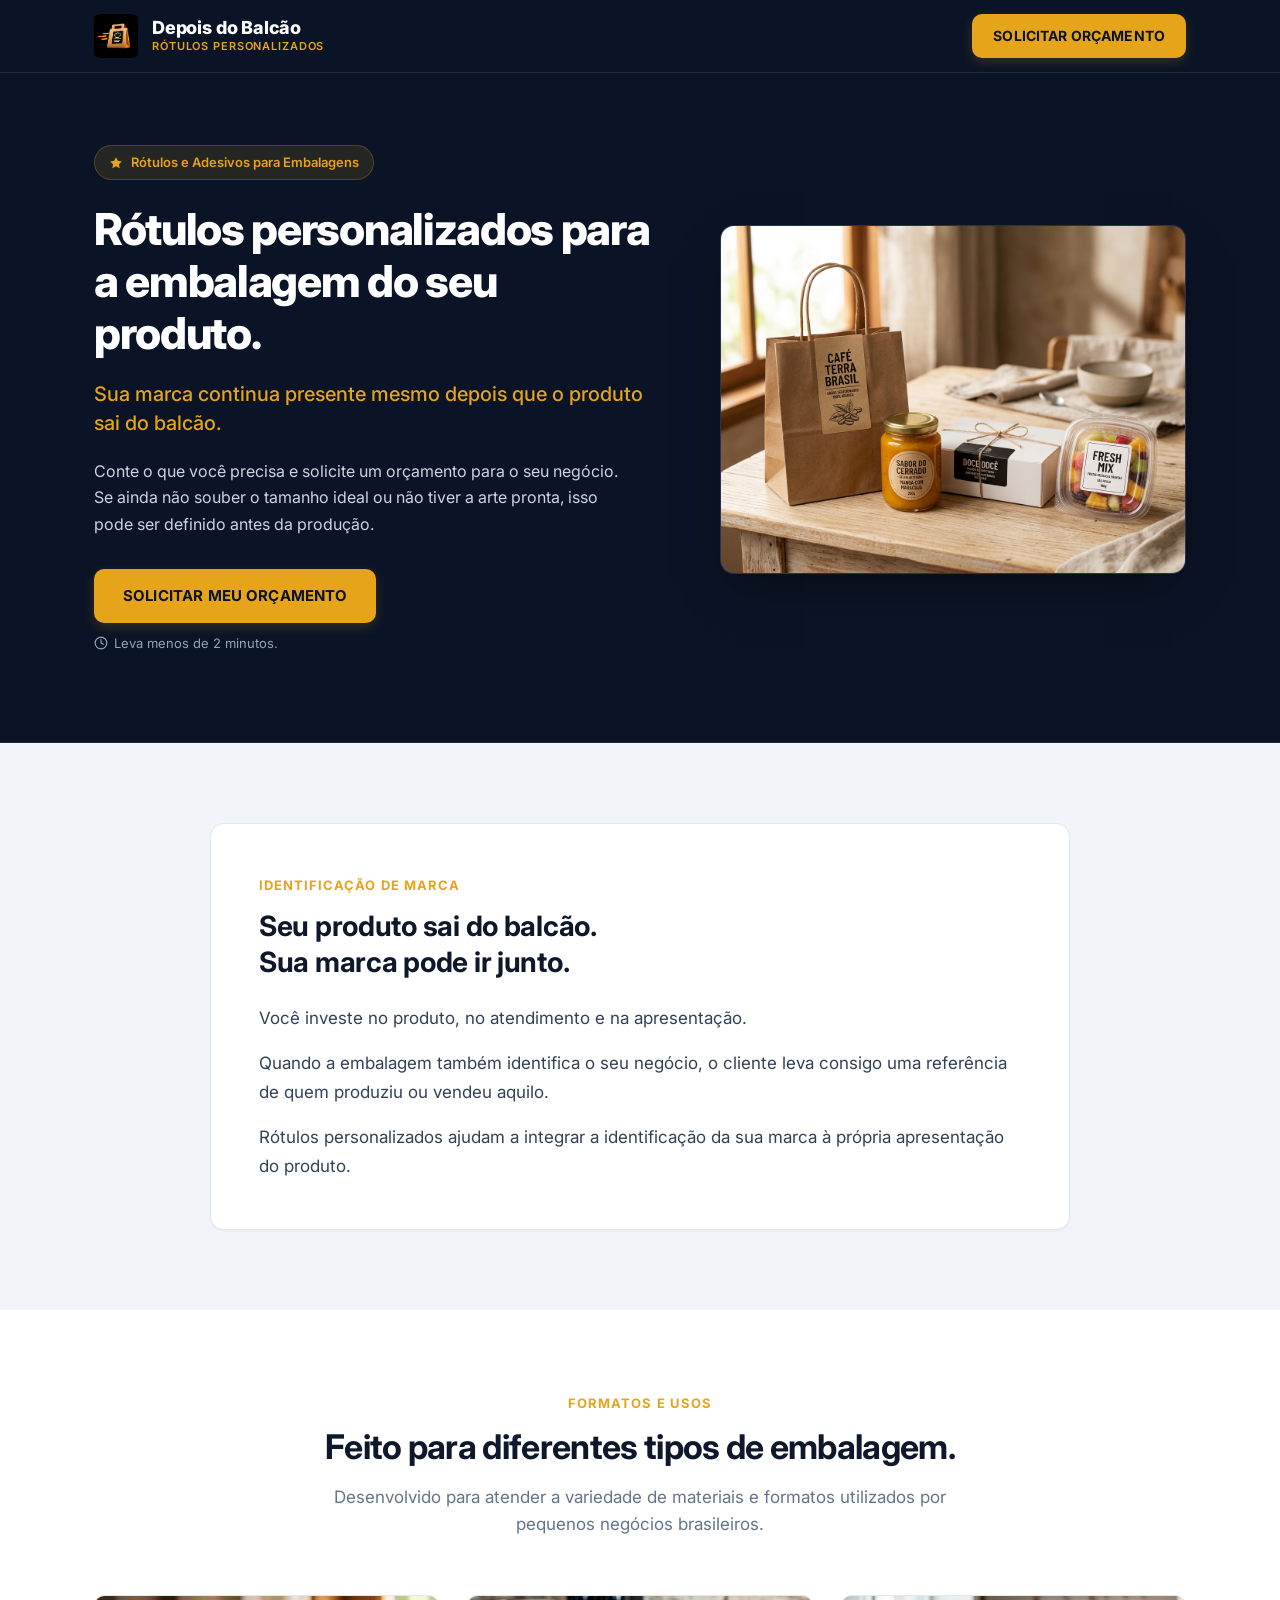
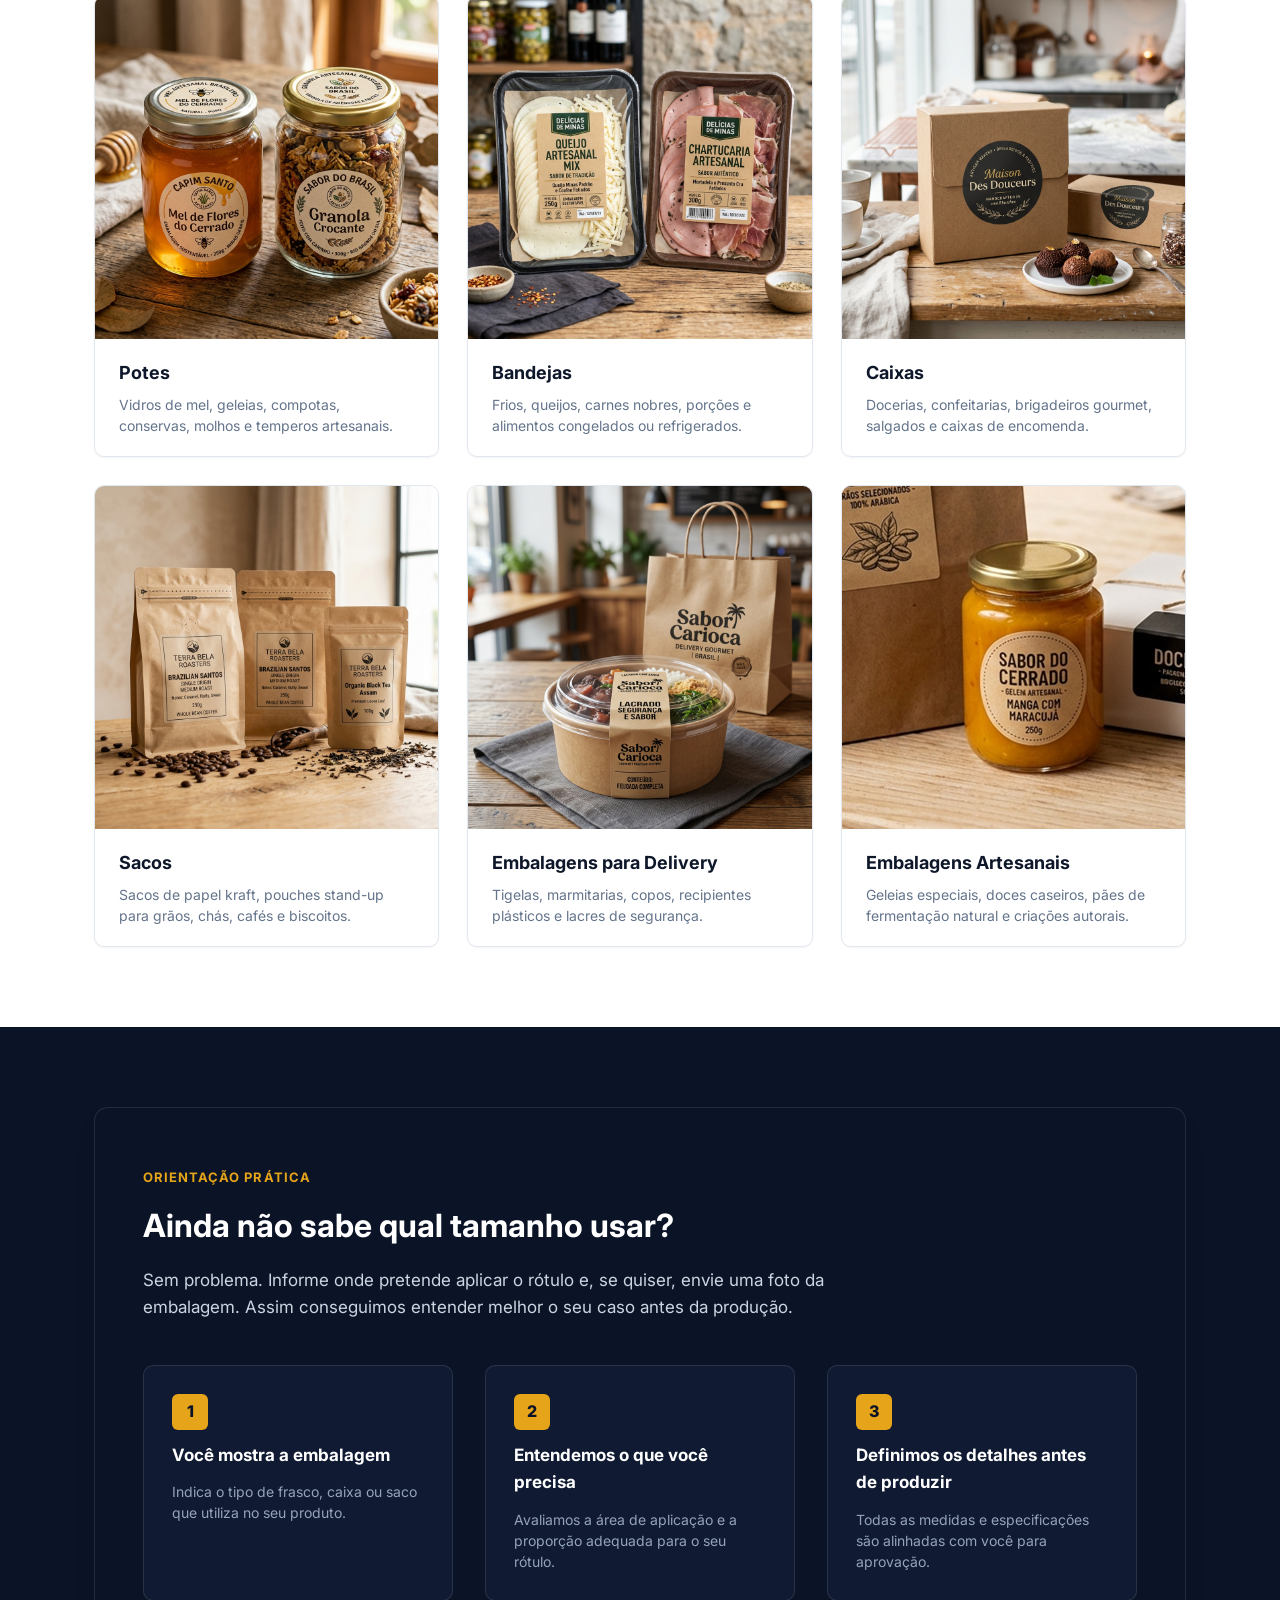
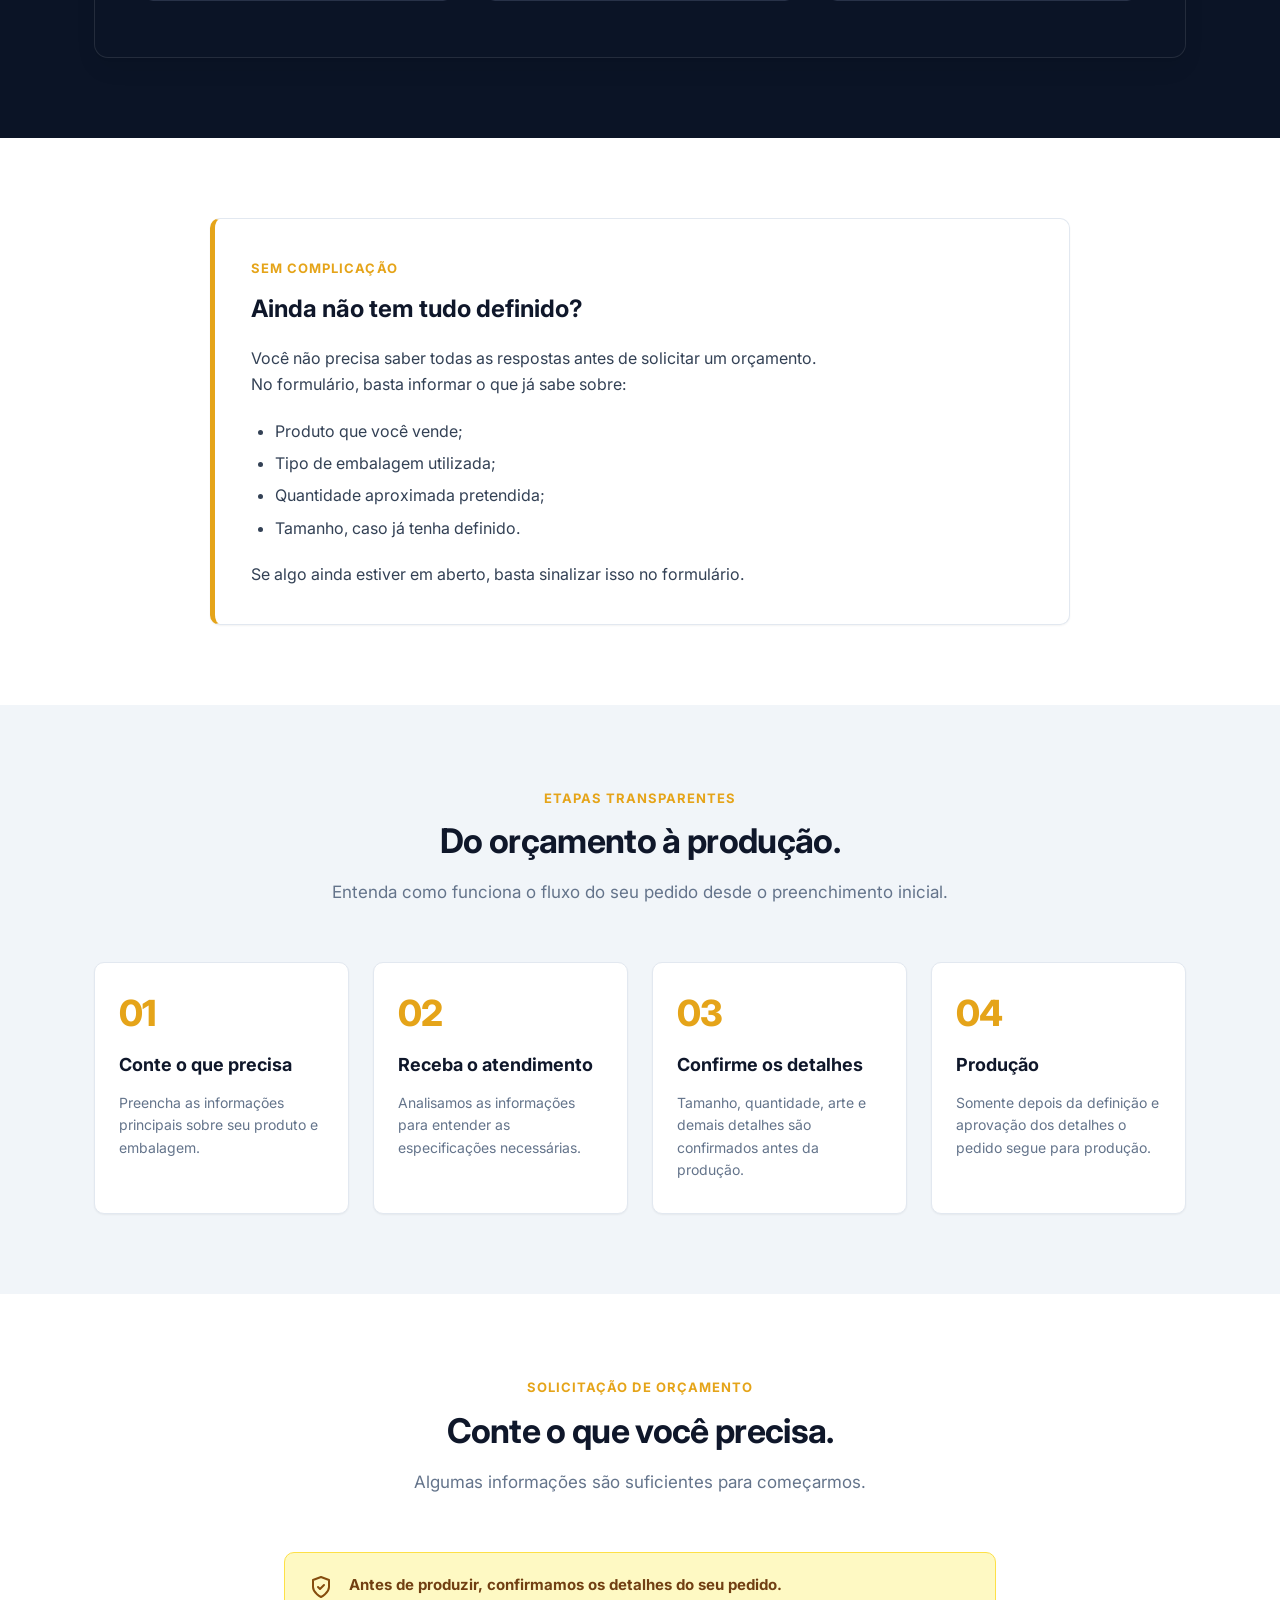
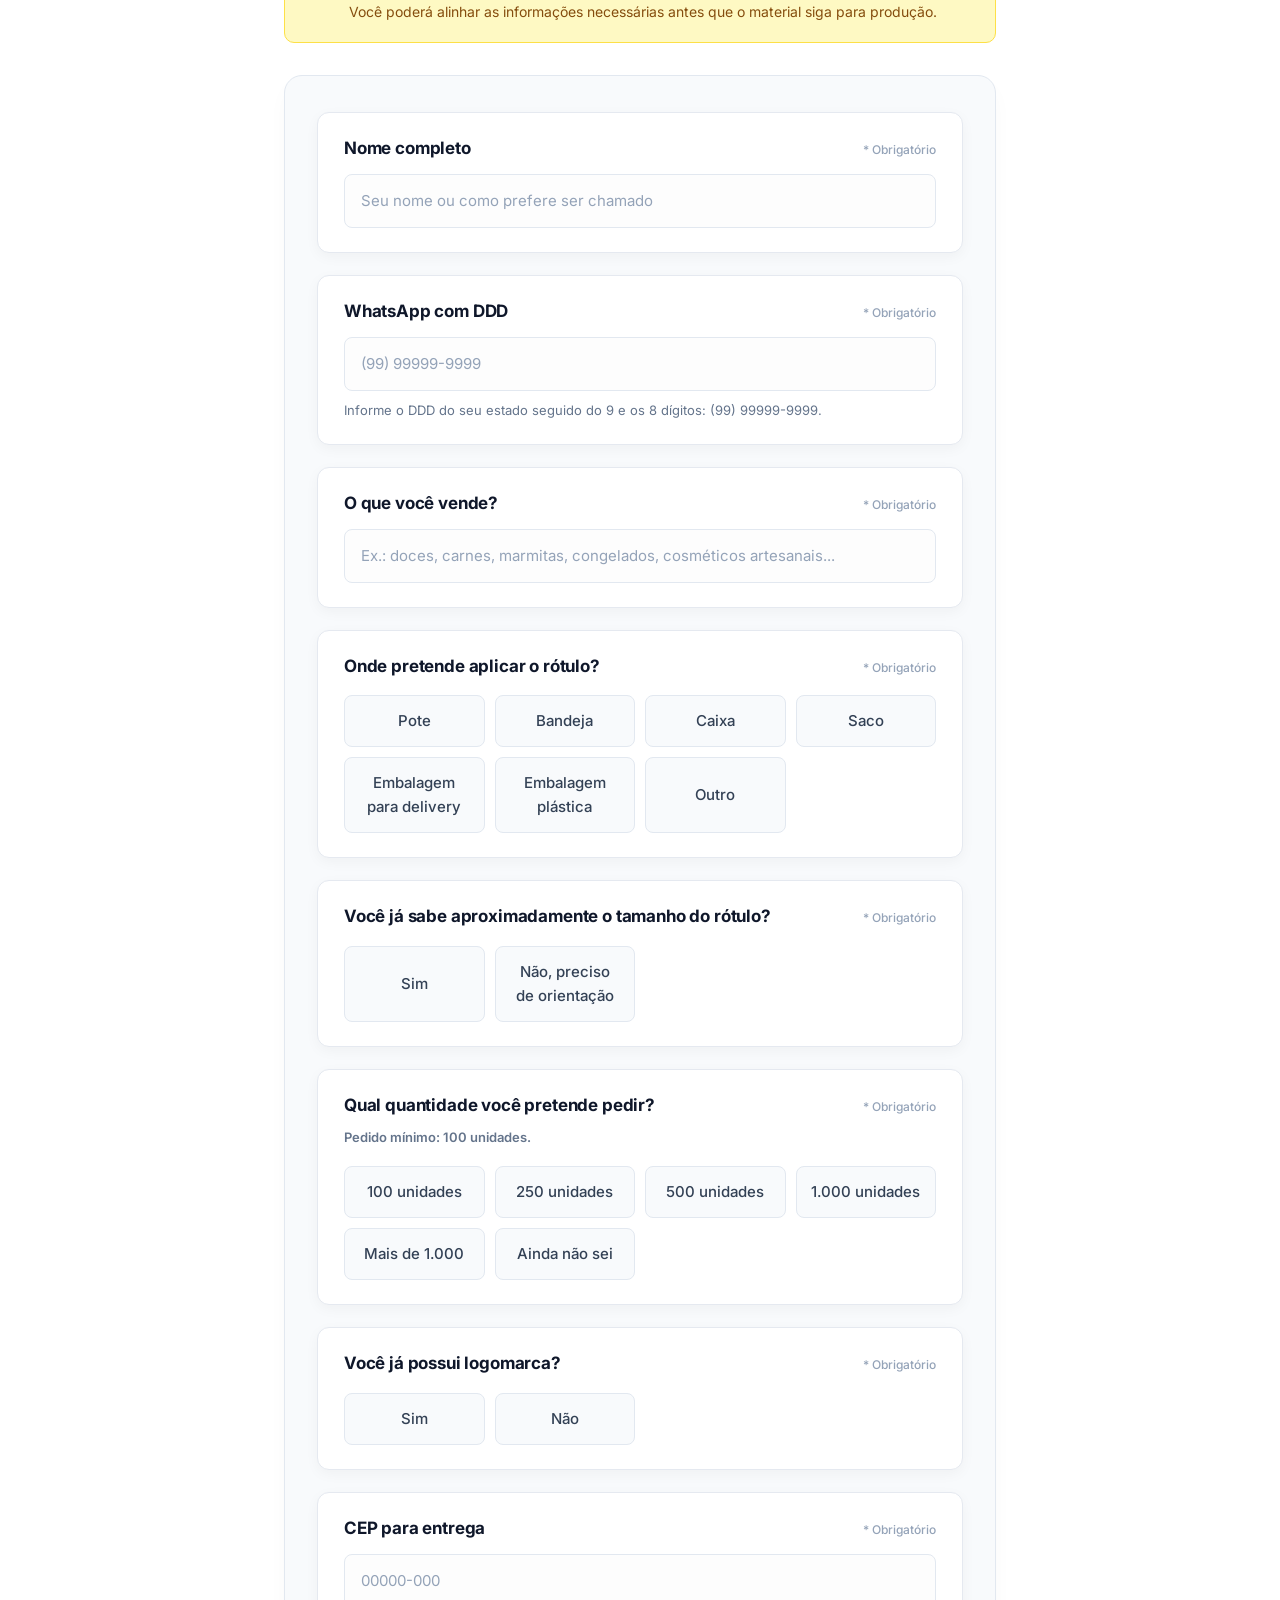
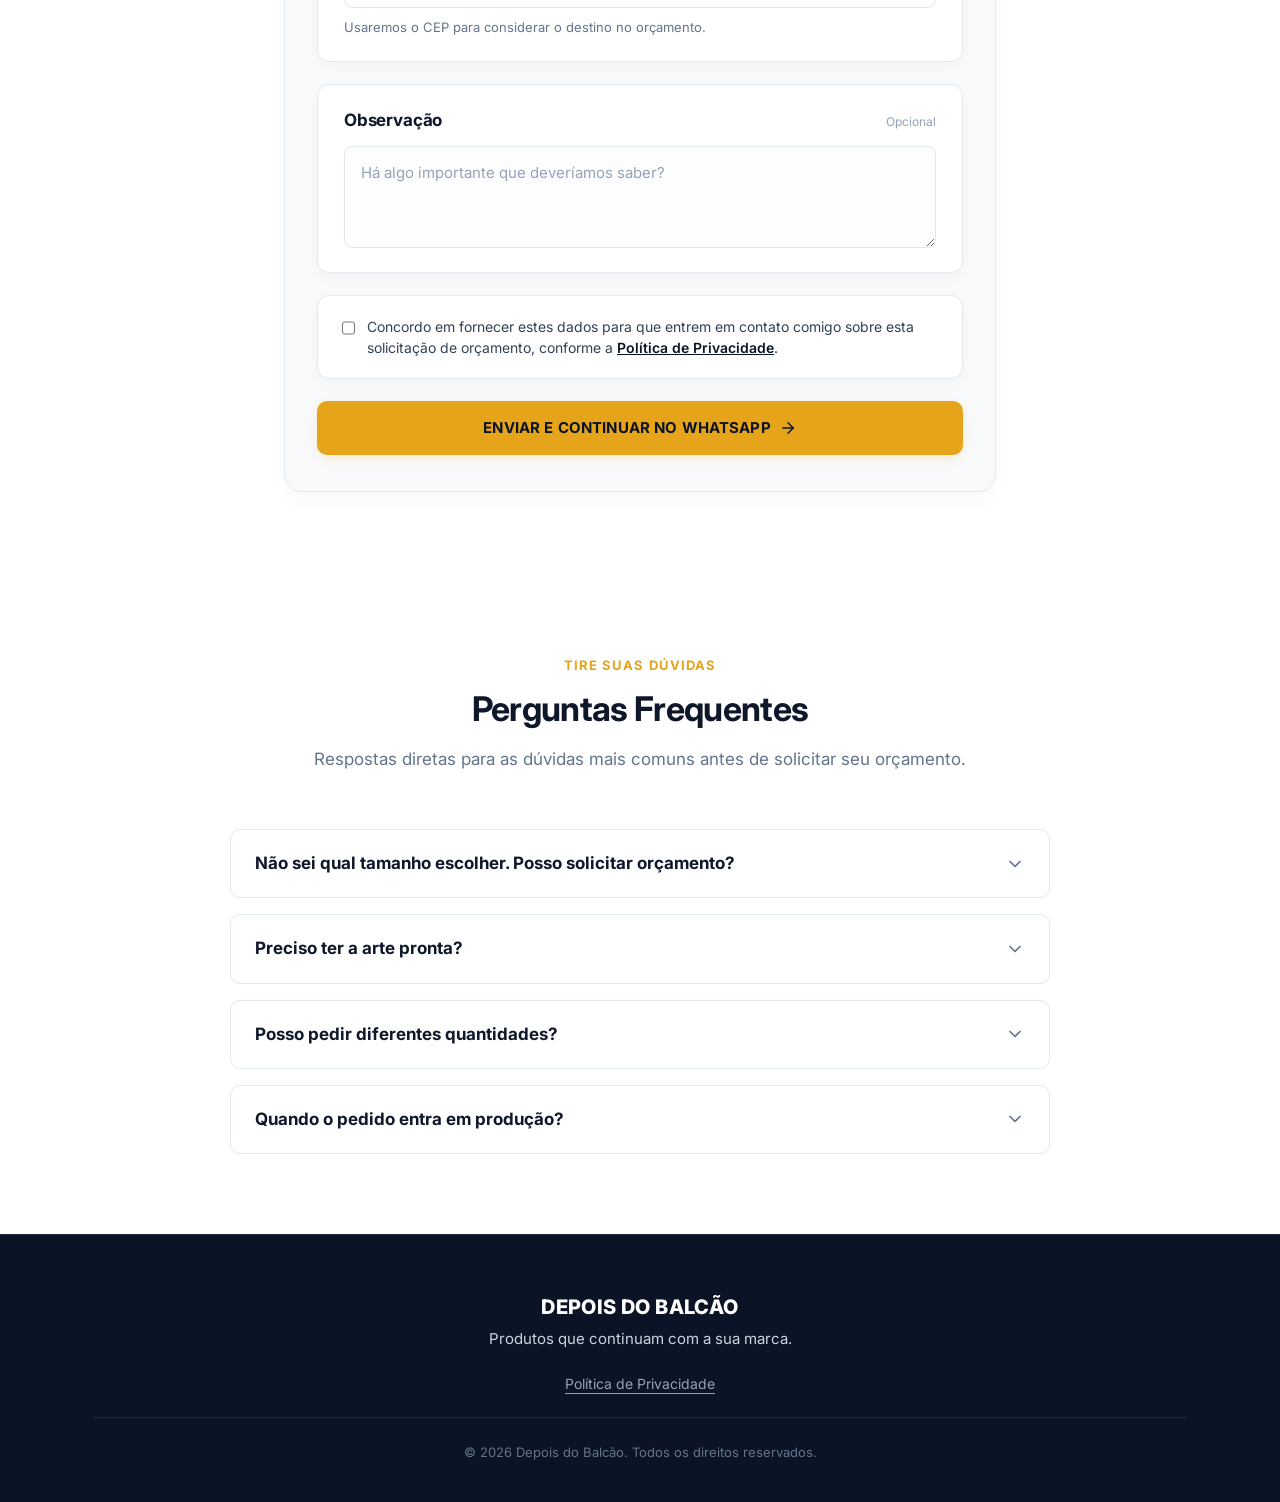
==== index.html @ aa93de05 "Add files via upload" ====
<!DOCTYPE html>
<html lang="pt-BR">
<head>
  <meta charset="UTF-8">
  <meta name="viewport" content="width=device-width, initial-scale=1.0">
  <title>Rótulos Personalizados para Embalagens | Depois do Balcão</title>
  <meta name="description" content="Rótulos personalizados para diferentes tipos de embalagem. Conte o que você precisa e solicite um orçamento para o seu negócio.">
  
  <!-- Open Graph / Redes Sociais -->
  <meta property="og:type" content="website">
  <meta property="og:title" content="Rótulos Personalizados para Embalagens | Depois do Balcão">
  <meta property="og:description" content="Sua marca continua presente mesmo depois que o produto sai do balcão. Rótulos e adesivos para pequenas e médias empresas.">
  <meta property="og:image" content="assets/hero-packaging.jpg">
  
  <!-- Favicon -->
  <link rel="icon" type="image/png" href="assets/logo.png">
  
  <!-- Tipografia Inter -->
  <link rel="preconnect" href="https://fonts.googleapis.com">
  <link rel="preconnect" href="https://fonts.gstatic.com" crossorigin>
  <link href="https://fonts.googleapis.com/css2?family=Inter:wght@400;500;600;700;800&display=swap" rel="stylesheet">
  
  <!-- Estilos da Página -->
  <link rel="stylesheet" href="css/style.css">

  <!-- ======================================================================
       TAGS DE ANALYTICS / PIXEL (PLACEHOLDERS)
       ====================================================================== -->
  <!-- [GOOGLE_ANALYTICS_SCRIPT] -->
  <!-- [META_PIXEL_SCRIPT] -->
</head>
<body>

  <!-- ======================================================================
       HEADER / CABEÇALHO
       ====================================================================== -->
  <header class="site-header" role="banner">
    <div class="container header-inner">
      <a href="#" class="brand-link" aria-label="Depois do Balcão - Página Inicial">
        <img src="assets/logo.png" alt="Logo Depois do Balcão" class="brand-logo-img" width="44" height="44">
        <div class="brand-text-block">
          <span class="brand-name">Depois do Balcão</span>
          <span class="brand-descriptor">Rótulos Personalizados</span>
        </div>
      </a>
      <div class="header-cta">
        <a href="#formulario" class="btn btn--primary" id="header-cta-btn">
          SOLICITAR ORÇAMENTO
        </a>
      </div>
    </div>
  </header>

  <main id="conteudo-principal">

    <!-- ====================================================================
         HERO SECTION
         ==================================================================== -->
    <section class="hero-section" aria-labelledby="hero-title">
      <div class="container hero-grid">
        <div class="hero-content">
          <div class="hero-tagline">
            <svg width="14" height="14" viewBox="0 0 24 24" fill="currentColor" aria-hidden="true">
              <path d="M12 2L15.09 8.26L22 9.27L17 14.14L18.18 21.02L12 17.77L5.82 21.02L7 14.14L2 9.27L8.91 8.26L12 2Z"/>
            </svg>
            <span>Rótulos e Adesivos para Embalagens</span>
          </div>
          
          <h1 id="hero-title" class="hero-headline">
            Rótulos personalizados para a embalagem do seu produto.
          </h1>
          
          <p class="hero-subheadline">
            Sua marca continua presente mesmo depois que o produto sai do balcão.
          </p>
          
          <p class="hero-body">
            Conte o que você precisa e solicite um orçamento para o seu negócio. Se ainda não souber o tamanho ideal ou não tiver a arte pronta, isso pode ser definido antes da produção.
          </p>
          
          <div class="hero-action-group">
            <a href="#formulario" class="btn btn--primary hero-cta" id="hero-cta-btn">
              SOLICITAR MEU ORÇAMENTO
            </a>
            <span class="hero-microcopy">
              <svg width="14" height="14" viewBox="0 0 24 24" fill="none" stroke="currentColor" stroke-width="2" stroke-linecap="round" stroke-linejoin="round" aria-hidden="true">
                <circle cx="12" cy="12" r="10"></circle>
                <polyline points="12 6 12 12 16 14"></polyline>
              </svg>
              Leva menos de 2 minutos.
            </span>
          </div>
        </div>

        <div class="hero-visual">
          <div class="hero-image-wrapper">
            <img src="assets/hero-packaging.jpg" alt="Exemplos de embalagens com rótulos personalizados: saco kraft, pote de vidro, caixa de doces e pote transparente" class="hero-image" width="600" height="448">
          </div>
        </div>
      </div>
    </section>

    <!-- ====================================================================
         SEÇÃO 2 — O PRODUTO NÃO PRECISA SAIR ANÔNIMO
         ==================================================================== -->
    <section class="section section--subtle" aria-labelledby="conceito-title">
      <div class="container">
        <div class="concept-box">
          <span class="section-tag">Identificação de Marca</span>
          <h2 id="conceito-title" class="concept-title">
            Seu produto sai do balcão.<br>Sua marca pode ir junto.
          </h2>
          <div class="concept-text">
            <p>
              Você investe no produto, no atendimento e na apresentação.
            </p>
            <p>
              Quando a embalagem também identifica o seu negócio, o cliente leva consigo uma referência de quem produziu ou vendeu aquilo.
            </p>
            <p>
              Rótulos personalizados ajudam a integrar a identificação da sua marca à própria apresentação do produto.
            </p>
          </div>
        </div>
      </div>
    </section>

    <!-- ====================================================================
         SEÇÃO 3 — APLICAÇÕES
         ==================================================================== -->
    <section class="section section--white" aria-labelledby="aplicacoes-title">
      <div class="container">
        <div class="section-header">
          <span class="section-tag">Formatos e Usos</span>
          <h2 id="aplicacoes-title" class="section-title">
            Feito para diferentes tipos de embalagem.
          </h2>
          <p class="section-subtitle">
            Desenvolvido para atender a variedade de materiais e formatos utilizados por pequenos negócios brasileiros.
          </p>
        </div>

        <div class="applications-grid">
          <!-- 1. Potes -->
          <article class="app-card">
            <div class="app-card-media">
              <img src="assets/app-potes.jpg" alt="Potes de vidro para mel e granola com rótulos personalizados" class="app-card-img" loading="lazy" width="380" height="380">
            </div>
            <div class="app-card-content">
              <h3 class="app-card-title">Potes</h3>
              <p class="app-card-desc">Vidros de mel, geleias, compotas, conservas, molhos e temperos artesanais.</p>
            </div>
          </article>

          <!-- 2. Bandejas -->
          <article class="app-card">
            <div class="app-card-media">
              <img src="assets/app-bandejas.jpg" alt="Bandejas seladas para frios, queijos e carnes com rótulo adesivo" class="app-card-img" loading="lazy" width="380" height="380">
            </div>
            <div class="app-card-content">
              <h3 class="app-card-title">Bandejas</h3>
              <p class="app-card-desc">Frios, queijos, carnes nobres, porções e alimentos congelados ou refrigerados.</p>
            </div>
          </article>

          <!-- 3. Caixas -->
          <article class="app-card">
            <div class="app-card-media">
              <img src="assets/app-caixas.jpg" alt="Caixas de confeitaria e doces finos com lacres e rótulos personalizados" class="app-card-img" loading="lazy" width="380" height="380">
            </div>
            <div class="app-card-content">
              <h3 class="app-card-title">Caixas</h3>
              <p class="app-card-desc">Docerias, confeitarias, brigadeiros gourmet, salgados e caixas de encomenda.</p>
            </div>
          </article>

          <!-- 4. Sacos Kraft -->
          <article class="app-card">
            <div class="app-card-media">
              <img src="assets/app-sacos.jpg" alt="Sacos kraft e pouches de café com adesivos de identificação" class="app-card-img" loading="lazy" width="380" height="380">
            </div>
            <div class="app-card-content">
              <h3 class="app-card-title">Sacos</h3>
              <p class="app-card-desc">Sacos de papel kraft, pouches stand-up para grãos, chás, cafés e biscoitos.</p>
            </div>
          </article>

          <!-- 5. Embalagens para Delivery -->
          <article class="app-card">
            <div class="app-card-media">
              <img src="assets/app-delivery.jpg" alt="Embalagens descartáveis para delivery lacradas com rótulo adesivo" class="app-card-img" loading="lazy" width="380" height="380">
            </div>
            <div class="app-card-content">
              <h3 class="app-card-title">Embalagens para Delivery</h3>
              <p class="app-card-desc">Tigelas, marmitarias, copos, recipientes plásticos e lacres de segurança.</p>
            </div>
          </article>

          <!-- 6. Embalagens Artesanais -->
          <article class="app-card">
            <div class="app-card-media">
              <img src="assets/app-artesanais.jpg" alt="Embalagem de produto artesanal com rótulo frontal estilizado" class="app-card-img" loading="lazy" width="380" height="380">
            </div>
            <div class="app-card-content">
              <h3 class="app-card-title">Embalagens Artesanais</h3>
              <p class="app-card-desc">Geleias especiais, doces caseiros, pães de fermentação natural e criações autorais.</p>
            </div>
          </article>
        </div>
      </div>
    </section>

    <!-- ====================================================================
         SEÇÃO 4 — NÃO SABE O TAMANHO?
         ==================================================================== -->
    <section class="section section--navy" aria-labelledby="tamanho-title">
      <div class="container">
        <div class="reassurance-panel">
          <div class="reassurance-intro">
            <span class="section-tag">Orientação Prática</span>
            <h2 id="tamanho-title" class="reassurance-title">
              Ainda não sabe qual tamanho usar?
            </h2>
            <p class="reassurance-text">
              Sem problema. Informe onde pretende aplicar o rótulo e, se quiser, envie uma foto da embalagem. Assim conseguimos entender melhor o seu caso antes da produção.
            </p>
          </div>

          <div class="steps-micro">
            <div class="step-card">
              <span class="step-number-badge">1</span>
              <h3 class="step-card-title">Você mostra a embalagem</h3>
              <p class="step-card-text">Indica o tipo de frasco, caixa ou saco que utiliza no seu produto.</p>
            </div>

            <div class="step-card">
              <span class="step-number-badge">2</span>
              <h3 class="step-card-title">Entendemos o que você precisa</h3>
              <p class="step-card-text">Avaliamos a área de aplicação e a proporção adequada para o seu rótulo.</p>
            </div>

            <div class="step-card">
              <span class="step-number-badge">3</span>
              <h3 class="step-card-title">Definimos os detalhes antes de produzir</h3>
              <p class="step-card-text">Todas as medidas e especificações são alinhadas com você para aprovação.</p>
            </div>
          </div>
        </div>
      </div>
    </section>

    <!-- ====================================================================
         SEÇÃO 5 — E SE EU NÃO TIVER ARTE?
         ==================================================================== -->
    <section class="section section--white" aria-labelledby="arte-title">
      <div class="container">
        <div class="card-callout">
          <span class="section-tag">Sem Complicação</span>
          <h2 id="arte-title" class="callout-title">
            Ainda não tem tudo definido?
          </h2>
          <div class="callout-body">
            <p>
              Você não precisa saber todas as respostas antes de solicitar um orçamento.
            </p>
            <p>
              No formulário, basta informar o que já sabe sobre:
            </p>
            <ul class="callout-list">
              <li>Produto que você vende;</li>
              <li>Tipo de embalagem utilizada;</li>
              <li>Quantidade aproximada pretendida;</li>
              <li>Tamanho, caso já tenha definido.</li>
            </ul>
            <p>
              Se algo ainda estiver em aberto, basta sinalizar isso no formulário.
            </p>
          </div>
        </div>
      </div>
    </section>

    <!-- ====================================================================
         SEÇÃO 6 — COMO FUNCIONA
         ==================================================================== -->
    <section class="section section--subtle" aria-labelledby="processo-title">
      <div class="container">
        <div class="section-header">
          <span class="section-tag">Etapas Transparentes</span>
          <h2 id="processo-title" class="section-title">
            Do orçamento à produção.
          </h2>
          <p class="section-subtitle">
            Entenda como funciona o fluxo do seu pedido desde o preenchimento inicial.
          </p>
        </div>

        <div class="process-grid">
          <div class="process-card">
            <span class="process-num">01</span>
            <h3 class="process-card-title">Conte o que precisa</h3>
            <p class="process-card-text">Preencha as informações principais sobre seu produto e embalagem.</p>
          </div>

          <div class="process-card">
            <span class="process-num">02</span>
            <h3 class="process-card-title">Receba o atendimento</h3>
            <p class="process-card-text">Analisamos as informações para entender as especificações necessárias.</p>
          </div>

          <div class="process-card">
            <span class="process-num">03</span>
            <h3 class="process-card-title">Confirme os detalhes</h3>
            <p class="process-card-text">Tamanho, quantidade, arte e demais detalhes são confirmados antes da produção.</p>
          </div>

          <div class="process-card">
            <span class="process-num">04</span>
            <h3 class="process-card-title">Produção</h3>
            <p class="process-card-text">Somente depois da definição e aprovação dos detalhes o pedido segue para produção.</p>
          </div>
        </div>
      </div>
    </section>

    <!-- ====================================================================
         SEÇÃO 7 — FORMULÁRIO DE QUALIFICAÇÃO & ORÇAMENTO
         ==================================================================== -->
    <section class="section section--white" id="formulario" aria-labelledby="form-title">
      <div class="container form-section-wrapper">
        <div class="section-header">
          <span class="section-tag">Solicitação de Orçamento</span>
          <h2 id="form-title" class="section-title">
            Conte o que você precisa.
          </h2>
          <p class="section-subtitle">
            Algumas informações são suficientes para começarmos.
          </p>
        </div>

        <!-- Bloco de Redução de Medo / Segurança -->
        <div class="form-security-card" role="note">
          <svg class="security-icon" viewBox="0 0 24 24" fill="none" stroke="currentColor" stroke-width="2" stroke-linecap="round" stroke-linejoin="round" aria-hidden="true">
            <path d="M12 22s8-4 8-10V5l-8-3-8 3v7c0 6 8 10 8 10z"/>
            <path d="m9 12 2 2 4-4"/>
          </svg>
          <div class="security-content">
            <h4>Antes de produzir, confirmamos os detalhes do seu pedido.</h4>
            <p>Você poderá alinhar as informações necessárias antes que o material siga para produção.</p>
          </div>
        </div>

        <!-- Container do Formulário -->
        <div class="form-card">
          <!-- Espaço reservado para Embed Tally (caso configurado em js/config.js) -->
          <div id="tally-wrapper" class="tally-embed-container" style="display: none;"></div>

          <!-- Formulário Nativo Completo de Qualificação -->
          <form id="orcamento-form" class="native-form" novalidate>
            
            <!-- Hidden Fields para Atribuição de Origem -->
            <input type="hidden" name="utm_source" id="utm_source" value="">
            <input type="hidden" name="utm_medium" id="utm_medium" value="">
            <input type="hidden" name="utm_campaign" id="utm_campaign" value="">
            <input type="hidden" name="utm_content" id="utm_content" value="">
            <input type="hidden" name="src" id="src" value="">
            <input type="hidden" name="video" id="video" value="">

            <!-- CAMPO 1: Nome -->
            <div class="form-question-card">
              <div class="form-question-header">
                <label for="campo-nome" class="form-question-title">Nome completo</label>
                <span class="badge-required">* Obrigatório</span>
              </div>
              <input type="text" id="campo-nome" name="nome" class="form-input" placeholder="Seu nome ou como prefere ser chamado" required autocomplete="name">
            </div>

            <!-- CAMPO 2: WhatsApp -->
            <div class="form-question-card" id="card-whatsapp">
              <div class="form-question-header">
                <label for="campo-whatsapp" class="form-question-title">WhatsApp com DDD</label>
                <span class="badge-required">* Obrigatório</span>
              </div>
              <input type="tel" id="campo-whatsapp" name="whatsapp" class="form-input" placeholder="(99) 99999-9999" maxlength="15" required autocomplete="tel" inputmode="numeric">
              <span class="form-helper" id="whatsapp-helper">Informe o DDD do seu estado seguido do 9 e os 8 dígitos: (99) 99999-9999.</span>
              <span class="form-error-msg" id="whatsapp-error-msg" style="display: none; color: #DC2626; font-size: 0.8125rem; font-weight: 600; margin-top: 0.25rem;" role="alert"></span>
            </div>

            <!-- CAMPO 3: O que você vende? -->
            <div class="form-question-card">
              <div class="form-question-header">
                <label for="campo-produto" class="form-question-title">O que você vende?</label>
                <span class="badge-required">* Obrigatório</span>
              </div>
              <input type="text" id="campo-produto" name="produto" class="form-input" placeholder="Ex.: doces, carnes, marmitas, congelados, cosméticos artesanais..." required>
            </div>

            <!-- CAMPO 4: Onde pretende aplicar o rótulo? -->
            <div class="form-question-card">
              <div class="form-question-header">
                <span class="form-question-title">Onde pretende aplicar o rótulo?</span>
                <span class="badge-required">* Obrigatório</span>
              </div>
              <div class="options-grid" role="radiogroup" aria-label="Tipo de embalagem">
                <label class="option-card">
                  <input type="radio" name="embalagem" value="Pote" required>
                  <span>Pote</span>
                </label>
                <label class="option-card">
                  <input type="radio" name="embalagem" value="Bandeja">
                  <span>Bandeja</span>
                </label>
                <label class="option-card">
                  <input type="radio" name="embalagem" value="Caixa">
                  <span>Caixa</span>
                </label>
                <label class="option-card">
                  <input type="radio" name="embalagem" value="Saco">
                  <span>Saco</span>
                </label>
                <label class="option-card">
                  <input type="radio" name="embalagem" value="Embalagem para delivery">
                  <span>Embalagem para delivery</span>
                </label>
                <label class="option-card">
                  <input type="radio" name="embalagem" value="Embalagem plástica">
                  <span>Embalagem plástica</span>
                </label>
                <label class="option-card">
                  <input type="radio" name="embalagem" value="Outro" id="radio-embalagem-outro">
                  <span>Outro</span>
                </label>
              </div>

              <!-- Condicional para OUTRO -->
              <div id="condicional-embalagem-outro" class="conditional-block" aria-live="polite">
                <label for="campo-embalagem-detalhe" class="form-label-sub">Conte qual é a embalagem:</label>
                <input type="text" id="campo-embalagem-detalhe" name="embalagem_outro_detalhe" class="form-input" placeholder="Descreva sua embalagem...">
              </div>
            </div>

            <!-- CAMPO 5: Você já sabe aproximadamente o tamanho do rótulo? -->
            <div class="form-question-card">
              <div class="form-question-header">
                <span class="form-question-title">Você já sabe aproximadamente o tamanho do rótulo?</span>
                <span class="badge-required">* Obrigatório</span>
              </div>
              <div class="options-grid" role="radiogroup" aria-label="Sabe o tamanho">
                <label class="option-card">
                  <input type="radio" name="sabe_tamanho" value="Sim" id="radio-tamanho-sim" required>
                  <span>Sim</span>
                </label>
                <label class="option-card">
                  <input type="radio" name="sabe_tamanho" value="Não, preciso de orientação" id="radio-tamanho-nao">
                  <span>Não, preciso de orientação</span>
                </label>
              </div>

              <!-- Condicional se SIM -->
              <div id="condicional-tamanho-medidas" class="conditional-block" aria-live="polite">
                <div class="dims-row">
                  <div>
                    <label for="campo-largura" class="form-label-sub">Largura aproximada (cm):</label>
                    <input type="number" id="campo-largura" name="largura_cm" class="form-input" placeholder="Ex: 5" step="0.1" min="1">
                  </div>
                  <div>
                    <label for="campo-altura" class="form-label-sub">Altura aproximada (cm):</label>
                    <input type="number" id="campo-altura" name="altura_cm" class="form-input" placeholder="Ex: 5" step="0.1" min="1">
                  </div>
                </div>
              </div>

              <!-- Condicional se NÃO -->
              <div id="condicional-tamanho-orientacao" class="conditional-block" aria-live="polite">
                <p class="form-helper-highlight">
                  Sem problema. Vamos orientar você sobre o tamanho ideal diretamente no atendimento.
                </p>
              </div>
            </div>

            <!-- CAMPO 6: Qual quantidade você pretende pedir? -->
            <div class="form-question-card">
              <div class="form-question-header">
                <span class="form-question-title">Qual quantidade você pretende pedir?</span>
                <span class="badge-required">* Obrigatório</span>
              </div>
              <span class="form-question-subinfo">Pedido mínimo: 100 unidades.</span>
              <div class="options-grid" role="radiogroup" aria-label="Quantidade">
                <label class="option-card">
                  <input type="radio" name="quantidade" value="100 unidades" required>
                  <span>100 unidades</span>
                </label>
                <label class="option-card">
                  <input type="radio" name="quantidade" value="250 unidades">
                  <span>250 unidades</span>
                </label>
                <label class="option-card">
                  <input type="radio" name="quantidade" value="500 unidades">
                  <span>500 unidades</span>
                </label>
                <label class="option-card">
                  <input type="radio" name="quantidade" value="1.000 unidades">
                  <span>1.000 unidades</span>
                </label>
                <label class="option-card">
                  <input type="radio" name="quantidade" value="Mais de 1.000">
                  <span>Mais de 1.000</span>
                </label>
                <label class="option-card">
                  <input type="radio" name="quantidade" value="Ainda não sei">
                  <span>Ainda não sei</span>
                </label>
              </div>
            </div>

            <!-- CAMPO 7: Você já possui logomarca? -->
            <div class="form-question-card">
              <div class="form-question-header">
                <span class="form-question-title">Você já possui logomarca?</span>
                <span class="badge-required">* Obrigatório</span>
              </div>
              <div class="options-grid" role="radiogroup" aria-label="Possui logomarca">
                <label class="option-card">
                  <input type="radio" name="possui_logo" value="Sim" id="radio-logo-sim" required>
                  <span>Sim</span>
                </label>
                <label class="option-card">
                  <input type="radio" name="possui_logo" value="Não" id="radio-logo-nao">
                  <span>Não</span>
                </label>
              </div>
            </div>

            <!-- CAMPO 8: CEP para entrega -->
            <div class="form-question-card">
              <div class="form-question-header">
                <label for="campo-cep" class="form-question-title">CEP para entrega</label>
                <span class="badge-required">* Obrigatório</span>
              </div>
              <input type="text" id="campo-cep" name="cep" class="form-input" placeholder="00000-000" maxlength="9" required inputmode="numeric">
              <span class="form-helper">Usaremos o CEP para considerar o destino no orçamento.</span>
            </div>

            <!-- CAMPO 11: Observação -->
            <div class="form-question-card">
              <div class="form-question-header">
                <label for="campo-observacao" class="form-question-title">Observação</label>
                <span class="badge-optional">Opcional</span>
              </div>
              <textarea id="campo-observacao" name="observacao" class="form-textarea" rows="3" placeholder="Há algo importante que deveríamos saber?"></textarea>
            </div>

            <!-- LGPD / Consentimento -->
            <div class="consent-card">
              <label class="consent-label">
                <input type="checkbox" id="campo-consentimento" name="consentimento" class="consent-checkbox" required>
                <span>
                  Concordo em fornecer estes dados para que entrem em contato comigo sobre esta solicitação de orçamento, conforme a 
                  <a href="politica-de-privacidade.html" target="_blank" rel="noopener noreferrer" class="consent-link" id="link-politica-form">Política de Privacidade</a>.
                </span>
              </label>
            </div>

            <!-- Botão de Envio -->
            <div class="form-actions">
              <button type="submit" class="btn btn--primary btn--full" id="btn-submit-orcamento">
                ENVIAR E CONTINUAR NO WHATSAPP
                <svg width="18" height="18" viewBox="0 0 24 24" fill="none" stroke="currentColor" stroke-width="2" stroke-linecap="round" stroke-linejoin="round" aria-hidden="true">
                  <line x1="5" y1="12" x2="19" y2="12"></line>
                  <polyline points="12 5 19 12 12 19"></polyline>
                </svg>
              </button>
            </div>
          </form>
        </div>
      </div>
    </section>

    <!-- ====================================================================
         PROVA SOCIAL (CONDICIONAL — SOMENTE RENDERIZA SE HOUVER DADOS REAIS)
         ==================================================================== -->
    <section class="section section--subtle testimonials-section" id="secao-prova-social" aria-labelledby="depoimentos-title">
      <div class="container">
        <div class="section-header">
          <span class="section-tag">Depoimentos</span>
          <h2 id="depoimentos-title" class="section-title">O que dizem nossos clientes</h2>
        </div>
        <div class="testimonials-grid" id="depoimentos-container">
          <!-- Injetado via JS somente se CONFIG.TESTIMONIALS contiver itens reais -->
        </div>
      </div>
    </section>

    <!-- ====================================================================
         SEÇÃO 8 — DÚVIDAS FREQUENTES (FAQ)
         ==================================================================== -->
    <section class="section section--white" aria-labelledby="faq-title">
      <div class="container">
        <div class="section-header">
          <span class="section-tag">Tire Suas Dúvidas</span>
          <h2 id="faq-title" class="section-title">
            Perguntas Frequentes
          </h2>
          <p class="section-subtitle">
            Respostas diretas para as dúvidas mais comuns antes de solicitar seu orçamento.
          </p>
        </div>

        <div class="faq-accordion" role="region" aria-label="Perguntas Frequentes">
          <!-- Item 1 -->
          <div class="faq-item">
            <button type="button" class="faq-question-btn" aria-expanded="false">
              <span>Não sei qual tamanho escolher. Posso solicitar orçamento?</span>
              <svg class="faq-icon" viewBox="0 0 24 24" fill="none" stroke="currentColor" stroke-width="2" stroke-linecap="round" stroke-linejoin="round" aria-hidden="true">
                <polyline points="6 9 12 15 18 9"></polyline>
              </svg>
            </button>
            <div class="faq-answer-panel">
              <p class="faq-answer-text">
                Sim. Informe onde pretende utilizar o rótulo e, se possível, envie uma foto da embalagem para facilitar o entendimento da aplicação.
              </p>
            </div>
          </div>

          <!-- Item 2 -->
          <div class="faq-item">
            <button type="button" class="faq-question-btn" aria-expanded="false">
              <span>Preciso ter a arte pronta?</span>
              <svg class="faq-icon" viewBox="0 0 24 24" fill="none" stroke="currentColor" stroke-width="2" stroke-linecap="round" stroke-linejoin="round" aria-hidden="true">
                <polyline points="6 9 12 15 18 9"></polyline>
              </svg>
            </button>
            <div class="faq-answer-panel">
              <p class="faq-answer-text">
                Não necessariamente. Informe no formulário o que você já possui e os detalhes necessários serão alinhados antes da produção.
              </p>
            </div>
          </div>

          <!-- Item 3 -->
          <div class="faq-item">
            <button type="button" class="faq-question-btn" aria-expanded="false">
              <span>Posso pedir diferentes quantidades?</span>
              <svg class="faq-icon" viewBox="0 0 24 24" fill="none" stroke="currentColor" stroke-width="2" stroke-linecap="round" stroke-linejoin="round" aria-hidden="true">
                <polyline points="6 9 12 15 18 9"></polyline>
              </svg>
            </button>
            <div class="faq-answer-panel">
              <p class="faq-answer-text">
                Sim. Informe no formulário a quantidade aproximada desejada para que ela seja considerada no orçamento.
              </p>
            </div>
          </div>

          <!-- Item 4 -->
          <div class="faq-item">
            <button type="button" class="faq-question-btn" aria-expanded="false">
              <span>Quando o pedido entra em produção?</span>
              <svg class="faq-icon" viewBox="0 0 24 24" fill="none" stroke="currentColor" stroke-width="2" stroke-linecap="round" stroke-linejoin="round" aria-hidden="true">
                <polyline points="6 9 12 15 18 9"></polyline>
              </svg>
            </button>
            <div class="faq-answer-panel">
              <p class="faq-answer-text">
                Depois que os detalhes necessários forem definidos e aprovados.
              </p>
            </div>
          </div>
        </div>
      </div>
    </section>

  </main>

  <!-- ======================================================================
       RODAPÉ MINIMALISTA
       ====================================================================== -->
  <footer class="site-footer" role="contentinfo">
    <div class="container footer-minimal">
      <div class="footer-brand-wrap">
        <span class="footer-brand-title">DEPOIS DO BALCÃO</span>
        <p class="footer-brand-motto">Produtos que continuam com a sua marca.</p>
      </div>

      <div class="footer-links-wrap">
        <a href="politica-de-privacidade.html" id="link-footer-politica" class="footer-legal-link">Política de Privacidade</a>
      </div>

      <div class="footer-bottom-copy">
        <p>&copy; <span id="current-year">2026</span> Depois do Balcão. Todos os direitos reservados.</p>
      </div>
    </div>
  </footer>

  <!-- ======================================================================
       CTA STICKY MOBILE
       Aparece discretamente após o usuário passar da seção Hero no smartphone
       ====================================================================== -->
  <div class="mobile-sticky-cta" id="mobile-sticky-bar" aria-hidden="true">
    <a href="#formulario" class="btn btn--primary" id="mobile-sticky-btn">
      SOLICITAR ORÇAMENTO
    </a>
  </div>

  <!-- Scripts -->
  <script src="js/config.js"></script>
  <script src="js/app.js"></script>
</body>
</html>
---- css/style.css ----
/* ==========================================================================
   DEPOIS DO BALCÃO — DESIGN SYSTEM & ESTILOS REFINADOS
   Paleta oficial: Azul-marinho profundo, Amarelo quente / dourado, Off-white
   ========================================================================== */

:root {
  /* Cores da Marca */
  --brand-navy: #0B1426;
  --brand-navy-surface: #101B33;
  --brand-navy-card: #142240;
  --brand-navy-light: #1E2D4A;
  --brand-yellow: #E5A419;
  --brand-yellow-hover: #CC8F12;
  --brand-yellow-glow: rgba(229, 164, 25, 0.18);
  --brand-yellow-bg: #FFFBEB;
  
  /* Neutros e Superfície */
  --brand-white: #FFFFFF;
  --brand-background: #F8FAFC;
  --brand-surface: #FFFFFF;
  --brand-surface-subtle: #F1F5F9;
  
  /* Tipografia */
  --brand-text: #0F172A;
  --brand-text-secondary: #334155;
  --brand-muted: #64748B;
  --brand-muted-light: #94A3B8;
  
  /* Bordas e Sombras */
  --brand-border: #E2E8F0;
  --brand-border-subtle: #E5E9F0;
  --brand-border-hover: #CBD5E1;
  --brand-navy-border: rgba(255, 255, 255, 0.1);
  --shadow-subtle-card: 0 4px 14px rgba(0, 0, 0, 0.04);
  --shadow-sm: 0 1px 2px 0 rgba(0, 0, 0, 0.05);
  --shadow-md: 0 4px 6px -1px rgba(0, 0, 0, 0.07), 0 2px 4px -2px rgba(0, 0, 0, 0.05);
  --shadow-lg: 0 12px 24px -4px rgba(0, 0, 0, 0.08), 0 4px 6px -4px rgba(0, 0, 0, 0.03);
  
  /* Medidas Estruturais */
  --max-width: 1140px;
  --radius-sm: 6px;
  --radius-md: 10px;
  --radius-lg: 14px;
  --radius-pill: 9999px;
  --transition: all 0.2s ease-in-out;
  
  /* Tipografia */
  --font-sans: 'Inter', -apple-system, BlinkMacSystemFont, 'Segoe UI', Roboto, Helvetica, Arial, sans-serif;
}

/* Reset Moderno */
*, *::before, *::after {
  box-sizing: border-box;
  margin: 0;
  padding: 0;
}

html {
  font-family: var(--font-sans);
  font-size: 16px;
  line-height: 1.6;
  color: var(--brand-text);
  background-color: var(--brand-background);
  scroll-behavior: smooth;
  -webkit-font-smoothing: antialiased;
}

body {
  overflow-x: hidden;
  display: flex;
  flex-direction: column;
  min-height: 100vh;
}

img {
  max-width: 100%;
  height: auto;
  display: block;
}

button, input, select, textarea {
  font: inherit;
  color: inherit;
}

a {
  color: inherit;
  text-decoration: none;
}

/* Layout Utilitário */
.container {
  width: 100%;
  max-width: var(--max-width);
  margin-left: auto;
  margin-right: auto;
  padding-left: 1.5rem;
  padding-right: 1.5rem;
}

.section {
  padding-top: 5rem;
  padding-bottom: 5rem;
}

.section--navy {
  background-color: var(--brand-navy);
  color: var(--brand-white);
}

.section--subtle {
  background-color: var(--brand-surface-subtle);
}

.section--white {
  background-color: var(--brand-white);
}

/* Tipografia e Títulos */
.section-header {
  text-align: center;
  max-width: 680px;
  margin: 0 auto 3.5rem auto;
}

.section-tag {
  display: inline-block;
  font-size: 0.8125rem;
  font-weight: 700;
  letter-spacing: 0.08em;
  text-transform: uppercase;
  color: var(--brand-yellow);
  margin-bottom: 0.75rem;
}

.section-title {
  font-size: 2.125rem;
  font-weight: 700;
  line-height: 1.25;
  color: var(--brand-text);
  letter-spacing: -0.02em;
}

.section--navy .section-title {
  color: var(--brand-white);
}

.section-subtitle {
  margin-top: 1rem;
  font-size: 1.0625rem;
  color: var(--brand-muted);
  line-height: 1.6;
}

.section--navy .section-subtitle {
  color: #CBD5E1;
}

/* Botões */
.btn {
  display: inline-flex;
  align-items: center;
  justify-content: center;
  gap: 0.5rem;
  font-size: 0.9375rem;
  font-weight: 700;
  letter-spacing: 0.01em;
  padding: 0.875rem 1.75rem;
  border-radius: var(--radius-md);
  border: 1px solid transparent;
  cursor: pointer;
  transition: var(--transition);
  text-align: center;
  white-space: nowrap;
}

.btn--primary {
  background-color: var(--brand-yellow);
  color: var(--brand-navy);
  box-shadow: 0 4px 12px var(--brand-yellow-glow);
}

.btn--primary:hover {
  background-color: var(--brand-yellow-hover);
  transform: translateY(-1px);
}

.btn--primary:focus-visible {
  outline: 3px solid var(--brand-yellow);
  outline-offset: 3px;
}

.btn--secondary {
  background-color: transparent;
  border-color: var(--brand-border);
  color: var(--brand-text);
}

.btn--secondary:hover {
  background-color: var(--brand-surface-subtle);
  border-color: var(--brand-border-hover);
}

.btn--full {
  width: 100%;
}

/* ==========================================================================
   HEADER
   ========================================================================== */
.site-header {
  position: sticky;
  top: 0;
  z-index: 100;
  background-color: var(--brand-navy);
  border-bottom: 1px solid var(--brand-navy-border);
  padding: 0.875rem 0;
}

.header-inner {
  display: flex;
  align-items: center;
  justify-content: space-between;
}

.brand-link {
  display: flex;
  align-items: center;
  gap: 0.875rem;
}

.brand-logo-img {
  width: 44px;
  height: 44px;
  border-radius: var(--radius-sm);
  object-fit: cover;
}

.brand-text-block {
  display: flex;
  flex-direction: column;
}

.brand-name {
  font-size: 1.125rem;
  font-weight: 800;
  color: var(--brand-white);
  line-height: 1.2;
  letter-spacing: -0.01em;
}

.brand-descriptor {
  font-size: 0.6875rem;
  font-weight: 600;
  color: var(--brand-yellow);
  letter-spacing: 0.08em;
  text-transform: uppercase;
}

.header-cta .btn {
  padding: 0.625rem 1.25rem;
  font-size: 0.875rem;
}

/* ==========================================================================
   HERO SECTION
   ========================================================================== */
.hero-section {
  background-color: var(--brand-navy);
  color: var(--brand-white);
  padding: 4.5rem 0 5.5rem 0;
  border-bottom: 1px solid var(--brand-navy-border);
  position: relative;
}

.hero-grid {
  display: grid;
  grid-template-columns: 1.1fr 0.9fr;
  gap: 3.5rem;
  align-items: center;
}

.hero-content {
  display: flex;
  flex-direction: column;
  align-items: flex-start;
}

.hero-tagline {
  display: inline-flex;
  align-items: center;
  gap: 0.5rem;
  background-color: rgba(229, 164, 25, 0.12);
  border: 1px solid rgba(229, 164, 25, 0.25);
  padding: 0.375rem 0.875rem;
  border-radius: var(--radius-pill);
  font-size: 0.8125rem;
  font-weight: 600;
  color: var(--brand-yellow);
  margin-bottom: 1.5rem;
}

.hero-headline {
  font-size: 2.75rem;
  font-weight: 800;
  line-height: 1.18;
  letter-spacing: -0.03em;
  color: var(--brand-white);
  margin-bottom: 1.25rem;
}

.hero-subheadline {
  font-size: 1.25rem;
  font-weight: 500;
  color: var(--brand-yellow);
  line-height: 1.45;
  margin-bottom: 1.25rem;
}

.hero-body {
  font-size: 1rem;
  line-height: 1.65;
  color: #CBD5E1;
  margin-bottom: 2rem;
  max-width: 540px;
}

.hero-action-group {
  display: flex;
  flex-direction: column;
  align-items: flex-start;
  gap: 0.625rem;
}

.hero-microcopy {
  font-size: 0.8125rem;
  color: var(--brand-muted-light);
  display: flex;
  align-items: center;
  gap: 0.375rem;
}

.hero-visual {
  position: relative;
}

.hero-image-wrapper {
  position: relative;
  border-radius: var(--radius-lg);
  overflow: hidden;
  box-shadow: 0 20px 45px -15px rgba(0, 0, 0, 0.55);
  border: 1px solid rgba(255, 255, 255, 0.08);
  background-color: var(--brand-navy-card);
}

.hero-image {
  width: 100%;
  height: auto;
  object-fit: cover;
  display: block;
}

/* ==========================================================================
   SEÇÃO 2 — O PRODUTO NÃO PRECISA SAIR ANÔNIMO
   ========================================================================== */
.concept-box {
  background-color: var(--brand-white);
  border-radius: var(--radius-lg);
  padding: 3rem;
  border: 1px solid var(--brand-border);
  box-shadow: var(--shadow-sm);
  max-width: 860px;
  margin: 0 auto;
}

.concept-title {
  font-size: 1.75rem;
  font-weight: 700;
  line-height: 1.3;
  color: var(--brand-text);
  margin-bottom: 1.5rem;
  letter-spacing: -0.01em;
}

.concept-text {
  font-size: 1.0625rem;
  color: var(--brand-text-secondary);
  line-height: 1.7;
}

.concept-text p + p {
  margin-top: 1rem;
}

/* ==========================================================================
   SEÇÃO 3 — APLICAÇÕES (GRID DE EMBALAGENS)
   ========================================================================== */
.applications-grid {
  display: grid;
  grid-template-columns: repeat(3, 1fr);
  gap: 1.75rem;
}

.app-card {
  background-color: var(--brand-white);
  border-radius: var(--radius-md);
  overflow: hidden;
  border: 1px solid var(--brand-border);
  box-shadow: var(--shadow-sm);
  transition: var(--transition);
  display: flex;
  flex-direction: column;
}

.app-card:hover {
  transform: translateY(-3px);
  box-shadow: var(--shadow-md);
  border-color: var(--brand-border-hover);
}

.app-card-media {
  width: 100%;
  aspect-ratio: 1 / 1;
  overflow: hidden;
  background-color: var(--brand-surface-subtle);
  position: relative;
}

.app-card-img {
  width: 100%;
  height: 100%;
  object-fit: cover;
  transition: transform 0.3s ease;
}

.app-card:hover .app-card-img {
  transform: scale(1.02);
}

.app-card-content {
  padding: 1.25rem 1.5rem;
  display: flex;
  flex-direction: column;
  gap: 0.375rem;
}

.app-card-title {
  font-size: 1.125rem;
  font-weight: 700;
  color: var(--brand-text);
}

.app-card-desc {
  font-size: 0.875rem;
  color: var(--brand-muted);
  line-height: 1.5;
}

/* ==========================================================================
   SEÇÃO 4 — NÃO SABE O TAMANHO? (REDUÇÃO DE FRICÇÃO)
   ========================================================================== */
.reassurance-panel {
  background-color: var(--brand-navy);
  color: var(--brand-white);
  border-radius: var(--radius-lg);
  padding: 3.5rem 3rem;
  border: 1px solid var(--brand-navy-border);
  box-shadow: var(--shadow-lg);
}

.reassurance-intro {
  max-width: 720px;
  margin-bottom: 2.75rem;
}

.reassurance-title {
  font-size: 2rem;
  font-weight: 700;
  color: var(--brand-white);
  margin-bottom: 1rem;
}

.reassurance-text {
  font-size: 1.0625rem;
  color: #CBD5E1;
  line-height: 1.6;
}

.steps-micro {
  display: grid;
  grid-template-columns: repeat(3, 1fr);
  gap: 2rem;
  position: relative;
}

.step-card {
  background-color: var(--brand-navy-surface);
  border: 1px solid var(--brand-navy-border);
  padding: 1.75rem;
  border-radius: var(--radius-md);
  display: flex;
  flex-direction: column;
  gap: 0.75rem;
}

.step-number-badge {
  display: inline-flex;
  align-items: center;
  justify-content: center;
  width: 36px;
  height: 36px;
  background-color: var(--brand-yellow);
  color: var(--brand-navy);
  font-weight: 800;
  font-size: 1rem;
  border-radius: var(--radius-sm);
}

.step-card-title {
  font-size: 1.0625rem;
  font-weight: 700;
  color: var(--brand-white);
}

.step-card-text {
  font-size: 0.875rem;
  color: #94A3B8;
  line-height: 1.5;
}

/* ==========================================================================
   SEÇÃO 5 — E SE EU NÃO TIVER ARTE?
   ========================================================================== */
.card-callout {
  background-color: var(--brand-white);
  border: 1px solid var(--brand-border);
  border-left: 5px solid var(--brand-yellow);
  border-radius: var(--radius-md);
  padding: 2.25rem;
  max-width: 860px;
  margin: 0 auto;
  box-shadow: var(--shadow-sm);
}

.callout-title {
  font-size: 1.5rem;
  font-weight: 700;
  color: var(--brand-text);
  margin-bottom: 1rem;
}

.callout-body {
  font-size: 1rem;
  color: var(--brand-text-secondary);
  line-height: 1.65;
}

.callout-list {
  margin: 1.25rem 0 1.25rem 1.5rem;
  color: var(--brand-text-secondary);
}

.callout-list li {
  margin-bottom: 0.375rem;
}

/* ==========================================================================
   SEÇÃO 6 — COMO FUNCIONA (4 ETAPAS)
   ========================================================================== */
.process-grid {
  display: grid;
  grid-template-columns: repeat(4, 1fr);
  gap: 1.5rem;
}

.process-card {
  background-color: var(--brand-white);
  border: 1px solid var(--brand-border);
  border-radius: var(--radius-md);
  padding: 2rem 1.5rem;
  box-shadow: var(--shadow-sm);
  display: flex;
  flex-direction: column;
  transition: var(--transition);
}

.process-card:hover {
  border-color: var(--brand-yellow);
  box-shadow: var(--shadow-md);
}

.process-num {
  font-size: 2.25rem;
  font-weight: 800;
  color: var(--brand-yellow);
  line-height: 1;
  margin-bottom: 1.25rem;
  letter-spacing: -0.03em;
}

.process-card-title {
  font-size: 1.125rem;
  font-weight: 700;
  color: var(--brand-text);
  margin-bottom: 0.75rem;
}

.process-card-text {
  font-size: 0.875rem;
  color: var(--brand-muted);
  line-height: 1.6;
}

/* ==========================================================================
   SEÇÃO 7 — FORMULÁRIO DE QUALIFICAÇÃO & ORÇAMENTO (REFINADO EM CONTAINERS)
   ========================================================================== */
.form-section-wrapper {
  max-width: 760px;
  margin: 0 auto;
}

.form-security-card {
  background-color: #FEF9C3;
  border: 1px solid #FDE047;
  border-radius: var(--radius-md);
  padding: 1.25rem 1.5rem;
  margin-bottom: 2rem;
  display: flex;
  align-items: flex-start;
  gap: 1rem;
}

.security-icon {
  flex-shrink: 0;
  width: 24px;
  height: 24px;
  color: #854D0E;
  margin-top: 0.125rem;
}

.security-content h4 {
  font-size: 0.9375rem;
  font-weight: 700;
  color: #713F12;
  margin-bottom: 0.25rem;
}

.security-content p {
  font-size: 0.875rem;
  color: #854D0E;
  line-height: 1.5;
}

/* Container Envolvente do Formulário */
.form-card {
  background-color: #F8FAFC;
  border: 1px solid var(--brand-border);
  border-radius: 18px;
  padding: 2.25rem 2rem;
  box-shadow: 0 10px 25px -5px rgba(0, 0, 0, 0.04);
}

/* Formulário Nativo - Ritmo Vertical Generoso entre Perguntas */
.native-form {
  display: flex;
  flex-direction: column;
  gap: 1.375rem; /* Espaço claro entre blocos de perguntas */
}

/* Container Visual de Cada Pergunta */
.form-question-card {
  background-color: var(--brand-white);
  border: 1px solid var(--brand-border-subtle);
  border-radius: 12px;
  padding: 1.5rem 1.625rem;
  box-shadow: var(--shadow-subtle-card);
  transition: border-color 0.2s ease, box-shadow 0.2s ease;
  display: flex;
  flex-direction: column;
  gap: 0.625rem; /* Menos espaço entre a pergunta e suas opções */
}

.form-question-card:focus-within {
  border-color: #CBD5E1;
  box-shadow: 0 6px 18px rgba(11, 20, 38, 0.06);
}

/* Cabeçalho da Pergunta com Hierarquia Forte */
.form-question-header {
  display: flex;
  align-items: baseline;
  justify-content: space-between;
  gap: 0.75rem;
  margin-bottom: 0.25rem;
}

.form-question-title {
  font-size: 1.0625rem;
  font-weight: 700;
  color: var(--brand-text);
  letter-spacing: -0.01em;
  line-height: 1.35;
}

/* Badges Secundárias (Não competem visualmente) */
.badge-required {
  font-size: 0.75rem;
  font-weight: 500;
  color: var(--brand-muted-light);
  white-space: nowrap;
}

.badge-optional {
  font-size: 0.75rem;
  font-weight: 400;
  color: var(--brand-muted-light);
  white-space: nowrap;
}

/* Informações e Auxiliares Discretos */
.form-question-subinfo {
  font-size: 0.8125rem;
  font-weight: 600;
  color: var(--brand-muted);
  margin-top: -0.25rem;
  margin-bottom: 0.25rem;
  display: inline-block;
}

.form-helper {
  font-size: 0.8125rem;
  color: var(--brand-muted);
  line-height: 1.45;
}

.form-label-sub {
  font-size: 0.875rem;
  font-weight: 600;
  color: var(--brand-text-secondary);
  display: block;
  margin-bottom: 0.375rem;
}

.form-helper-highlight {
  font-size: 0.875rem;
  color: var(--brand-text-secondary);
  line-height: 1.5;
  background-color: #F8FAFC;
  padding: 0.875rem 1rem;
  border-radius: 8px;
  border-left: 3px solid var(--brand-yellow);
}

/* Inputs de Texto, Telefone, Número e Textarea */
.form-input,
.form-textarea {
  width: 100%;
  padding: 0.875rem 1rem;
  border-radius: 8px;
  border: 1.5px solid var(--brand-border);
  background-color: #FDFDFD;
  color: var(--brand-text);
  font-size: 0.9375rem;
  transition: var(--transition);
}

.form-input:focus,
.form-textarea:focus {
  outline: none;
  background-color: var(--brand-white);
  border-color: var(--brand-navy);
  box-shadow: 0 0 0 3px rgba(11, 20, 38, 0.08);
}

.form-input::placeholder,
.form-textarea::placeholder {
  color: #94A3B8;
}

.form-input.is-invalid {
  border-color: #DC2626 !important;
  background-color: #FEF2F2 !important;
  box-shadow: 0 0 0 3px rgba(220, 38, 38, 0.12) !important;
}

.form-input.is-valid {
  border-color: #10B981 !important;
  background-color: #F0FDF4 !important;
}

/* Grade de Botões de Seleção (Cards de Rádio) */
.options-grid {
  display: grid;
  grid-template-columns: repeat(auto-fill, minmax(135px, 1fr));
  gap: 0.625rem;
  margin-top: 0.25rem;
}

.option-card {
  position: relative;
  display: flex;
  align-items: center;
  justify-content: center;
  padding: 0.8125rem 0.875rem;
  background-color: #F8FAFC;
  border: 1.5px solid var(--brand-border);
  border-radius: 8px;
  cursor: pointer;
  font-size: 0.9375rem;
  font-weight: 500;
  color: #334155;
  text-align: center;
  transition: all 0.15s ease-in-out;
  user-select: none;
  min-height: 48px;
}

.option-card input[type="radio"] {
  position: absolute;
  opacity: 0;
  pointer-events: none;
}

.option-card:hover {
  background-color: #F1F5F9;
  border-color: #CBD5E1;
  color: var(--brand-text);
}

/* Estado Selecionado: Destaque com Azul-Marinho da Marca */
.option-card.is-selected,
.option-card:has(input:checked) {
  background-color: var(--brand-navy);
  color: var(--brand-white);
  border-color: var(--brand-navy);
  box-shadow: 0 3px 10px rgba(11, 20, 38, 0.16);
  font-weight: 600;
}

/* Blocos Condicionais */
.conditional-block {
  display: none;
  background-color: #F8FAFC;
  border: 1px dashed var(--brand-border);
  border-radius: 8px;
  padding: 1.125rem;
  margin-top: 0.625rem;
}

.conditional-block.is-visible {
  display: flex;
  flex-direction: column;
  gap: 0.75rem;
  animation: fadeIn 0.2s ease;
}

@keyframes fadeIn {
  from { opacity: 0; transform: translateY(-4px); }
  to { opacity: 1; transform: translateY(0); }
}

.dims-row {
  display: grid;
  grid-template-columns: 1fr 1fr;
  gap: 1rem;
}

/* Upload de Arquivo */
.file-upload-box {
  border: 2px dashed var(--brand-border);
  border-radius: 8px;
  padding: 1.5rem 1rem;
  text-align: center;
  background-color: #F8FAFC;
  cursor: pointer;
  transition: var(--transition);
  position: relative;
}

.file-upload-box:hover {
  border-color: var(--brand-yellow);
  background-color: #FFFDF7;
}

.file-upload-input {
  position: absolute;
  top: 0;
  left: 0;
  width: 100%;
  height: 100%;
  opacity: 0;
  cursor: pointer;
}

.file-upload-label-text {
  font-size: 0.875rem;
  font-weight: 500;
  color: var(--brand-text-secondary);
}

.file-upload-hint {
  font-size: 0.75rem;
  color: var(--brand-muted);
  margin-top: 0.25rem;
  display: block;
}

.file-chosen-name {
  font-size: 0.8125rem;
  font-weight: 600;
  color: var(--brand-navy);
  margin-top: 0.5rem;
  word-break: break-all;
}

/* LGPD Consentimento */
.consent-card {
  background-color: var(--brand-white);
  border: 1px solid var(--brand-border-subtle);
  border-radius: 12px;
  padding: 1.25rem 1.5rem;
  box-shadow: var(--shadow-subtle-card);
}

.consent-label {
  display: flex;
  align-items: flex-start;
  gap: 0.75rem;
  font-size: 0.875rem;
  color: var(--brand-text-secondary);
  line-height: 1.5;
  cursor: pointer;
}

.consent-checkbox {
  width: 18px;
  height: 18px;
  margin-top: 0.1875rem;
  accent-color: var(--brand-navy);
  cursor: pointer;
}

.consent-link {
  color: var(--brand-navy);
  text-decoration: underline;
  font-weight: 600;
}

.consent-link:hover {
  color: var(--brand-yellow-hover);
}

/* Container Tally Embed (se configurado) */
.tally-embed-container {
  width: 100%;
  min-height: 580px;
}

.tally-embed-container iframe {
  width: 100%;
  border: none;
  min-height: 580px;
}

/* ==========================================================================
   SEÇÃO 8 — DÚVIDAS FREQUENTES (FAQ)
   ========================================================================== */
.faq-accordion {
  max-width: 820px;
  margin: 0 auto;
  display: flex;
  flex-direction: column;
  gap: 1rem;
}

.faq-item {
  background-color: var(--brand-white);
  border: 1px solid var(--brand-border);
  border-radius: var(--radius-md);
  overflow: hidden;
  transition: var(--transition);
}

.faq-item:hover {
  border-color: var(--brand-border-hover);
}

.faq-item.is-open {
  border-color: var(--brand-navy);
}

.faq-question-btn {
  width: 100%;
  display: flex;
  align-items: center;
  justify-content: space-between;
  gap: 1rem;
  padding: 1.25rem 1.5rem;
  background: none;
  border: none;
  text-align: left;
  font-size: 1.0625rem;
  font-weight: 700;
  color: var(--brand-text);
  cursor: pointer;
  transition: var(--transition);
}

.faq-icon {
  flex-shrink: 0;
  width: 20px;
  height: 20px;
  transition: transform 0.25s ease;
  color: var(--brand-muted);
}

.faq-item.is-open .faq-icon {
  transform: rotate(180deg);
  color: var(--brand-yellow);
}

.faq-answer-panel {
  max-height: 0;
  overflow: hidden;
  transition: max-height 0.25s ease-out;
  padding: 0 1.5rem;
}

.faq-item.is-open .faq-answer-panel {
  padding-bottom: 1.5rem;
}

.faq-answer-text {
  font-size: 0.9375rem;
  color: var(--brand-text-secondary);
  line-height: 1.65;
}

/* ==========================================================================
   PROVA SOCIAL (CONDICIONAL)
   ========================================================================== */
.testimonials-section {
  display: none; /* Apenas visível via JS se houver itens no array */
}

/* ==========================================================================
   RODAPÉ MINIMALISTA
   ========================================================================== */
.site-footer {
  background-color: var(--brand-navy);
  color: #94A3B8;
  padding: 3.5rem 0 2.5rem 0;
  border-top: 1px solid var(--brand-navy-border);
  margin-top: auto;
}

.footer-minimal {
  display: flex;
  flex-direction: column;
  align-items: center;
  text-align: center;
  gap: 1.25rem;
}

.footer-brand-title {
  font-size: 1.25rem;
  font-weight: 800;
  color: var(--brand-white);
  letter-spacing: 0.02em;
}

.footer-brand-motto {
  font-size: 0.9375rem;
  color: #CBD5E1;
  margin-top: 0.25rem;
}

.footer-legal-link {
  font-size: 0.875rem;
  color: #94A3B8;
  text-decoration: underline;
  text-underline-offset: 4px;
  transition: var(--transition);
}

.footer-legal-link:hover {
  color: var(--brand-yellow);
}

.footer-bottom-copy {
  padding-top: 1.5rem;
  border-top: 1px solid var(--brand-navy-border);
  width: 100%;
  font-size: 0.8125rem;
  color: #64748B;
}

/* ==========================================================================
   STICKY CTA NO MOBILE
   ========================================================================== */
.mobile-sticky-cta {
  display: none;
  position: fixed;
  bottom: 0;
  left: 0;
  right: 0;
  z-index: 99;
  background: rgba(11, 20, 38, 0.95);
  backdrop-filter: blur(10px);
  -webkit-backdrop-filter: blur(10px);
  padding: 0.75rem 1.25rem;
  border-top: 1px solid var(--brand-navy-border);
  box-shadow: 0 -4px 16px rgba(0, 0, 0, 0.25);
  transform: translateY(100%);
  transition: transform 0.3s ease-in-out;
}

.mobile-sticky-cta.is-visible {
  transform: translateY(0);
}

.mobile-sticky-cta .btn {
  width: 100%;
  font-size: 0.9375rem;
  padding: 0.875rem 1rem;
}

/* ==========================================================================
   RESPONSIVIDADE (MOBILE FIRST / BREAKPOINTS)
   ========================================================================== */
@media (max-width: 992px) {
  .hero-grid {
    grid-template-columns: 1fr;
    gap: 2.5rem;
  }
  
  .hero-content {
    text-align: left;
  }
  
  .applications-grid {
    grid-template-columns: repeat(2, 1fr);
  }
  
  .steps-micro {
    grid-template-columns: 1fr;
    gap: 1.25rem;
  }
  
  .process-grid {
    grid-template-columns: repeat(2, 1fr);
    gap: 1.25rem;
  }
}

@media (max-width: 768px) {
  .section {
    padding-top: 3.5rem;
    padding-bottom: 3.5rem;
  }
  
  .hero-section {
    padding: 3rem 0 3.5rem 0;
  }
  
  .hero-headline {
    font-size: 2rem;
  }
  
  .hero-subheadline {
    font-size: 1.125rem;
  }
  
  .section-title {
    font-size: 1.75rem;
  }
  
  .concept-box {
    padding: 2rem 1.5rem;
  }
  
  .reassurance-panel {
    padding: 2.25rem 1.5rem;
  }
  
  .form-card {
    padding: 1.5rem 1rem;
    border-radius: 14px;
  }

  .form-question-card {
    padding: 1.25rem 1.125rem;
  }
  
  .applications-grid {
    grid-template-columns: 1fr;
  }
  
  .process-grid {
    grid-template-columns: 1fr;
  }
  
  .dims-row {
    grid-template-columns: 1fr;
  }
  
  .options-grid {
    grid-template-columns: repeat(2, 1fr);
  }
  
  /* Habilita Sticky CTA no mobile */
  .mobile-sticky-cta {
    display: block;
  }
  
  /* Adiciona espaço no rodapé do body para não ser coberto pelo sticky */
  body {
    padding-bottom: 4.5rem;
  }
}

@media (max-width: 480px) {
  .options-grid {
    grid-template-columns: 1fr;
  }
  
  .form-question-header {
    flex-direction: column;
    align-items: flex-start;
    gap: 0.25rem;
  }
}
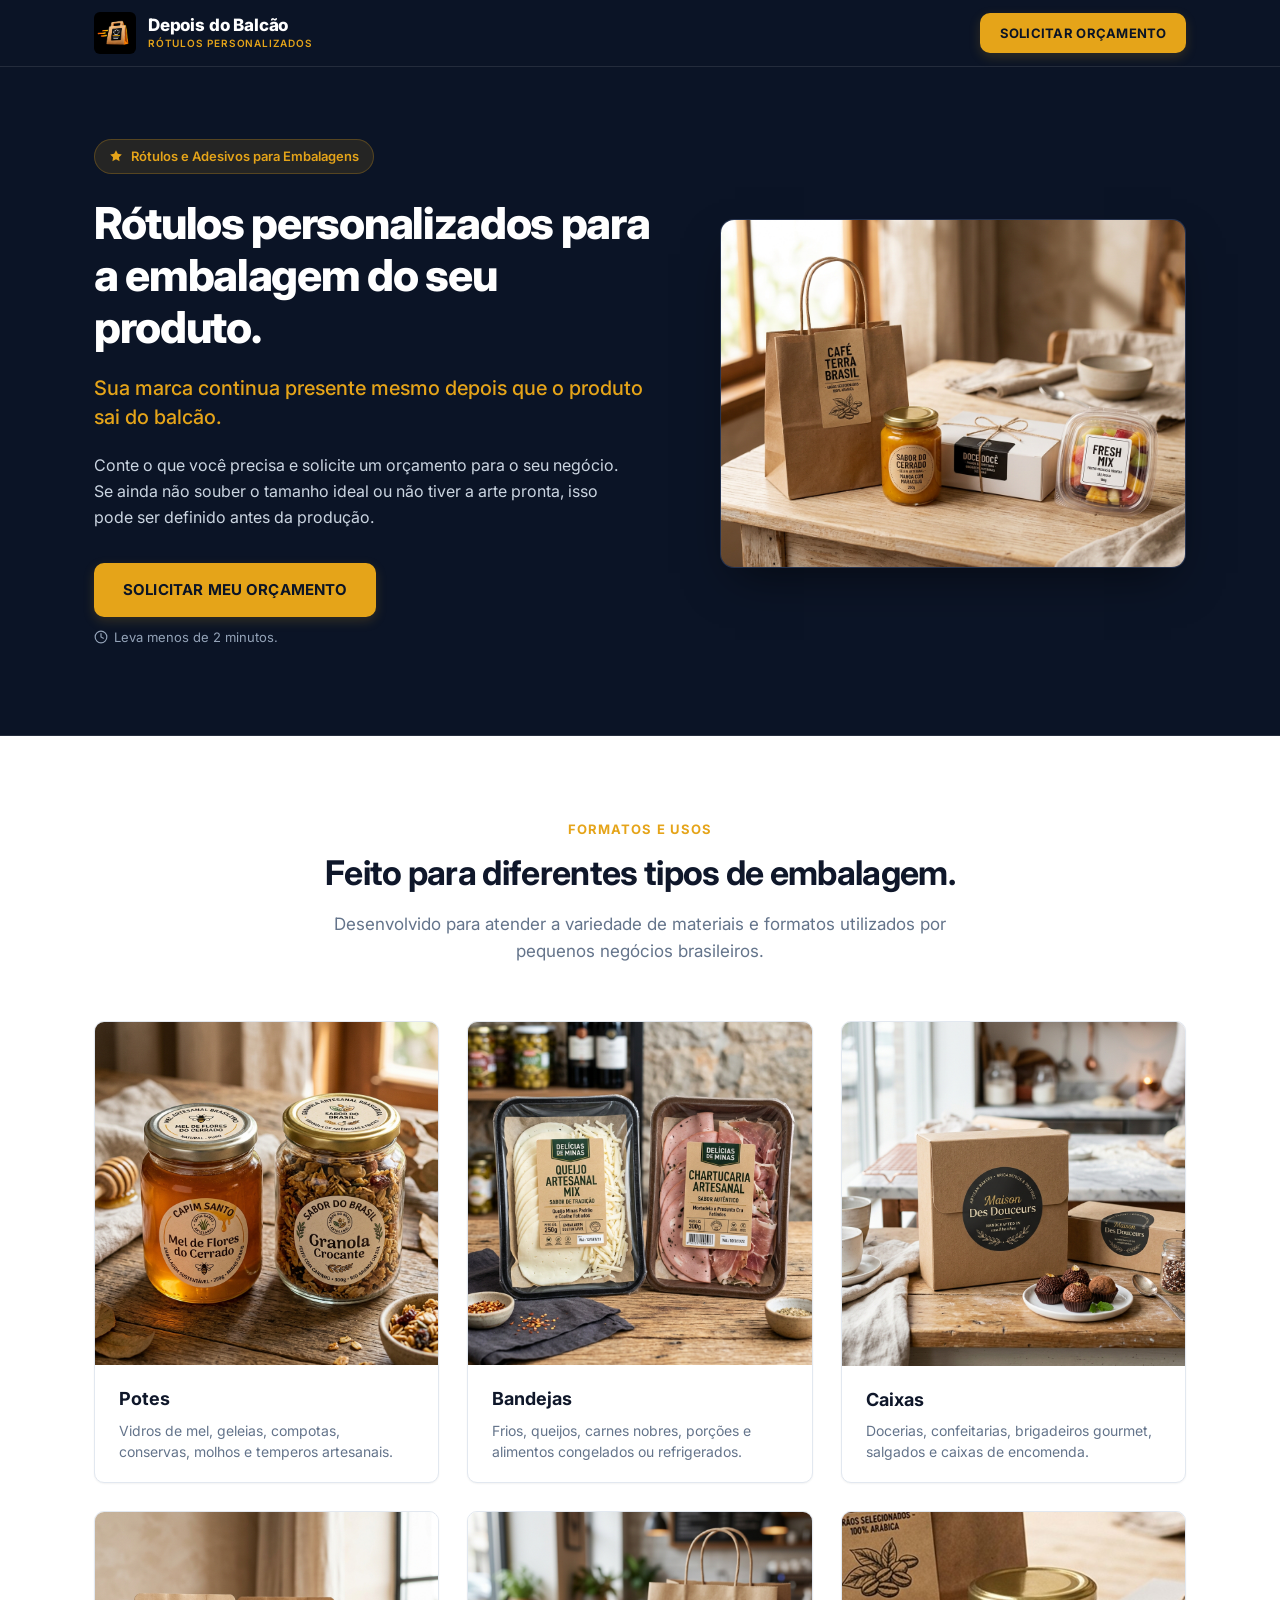
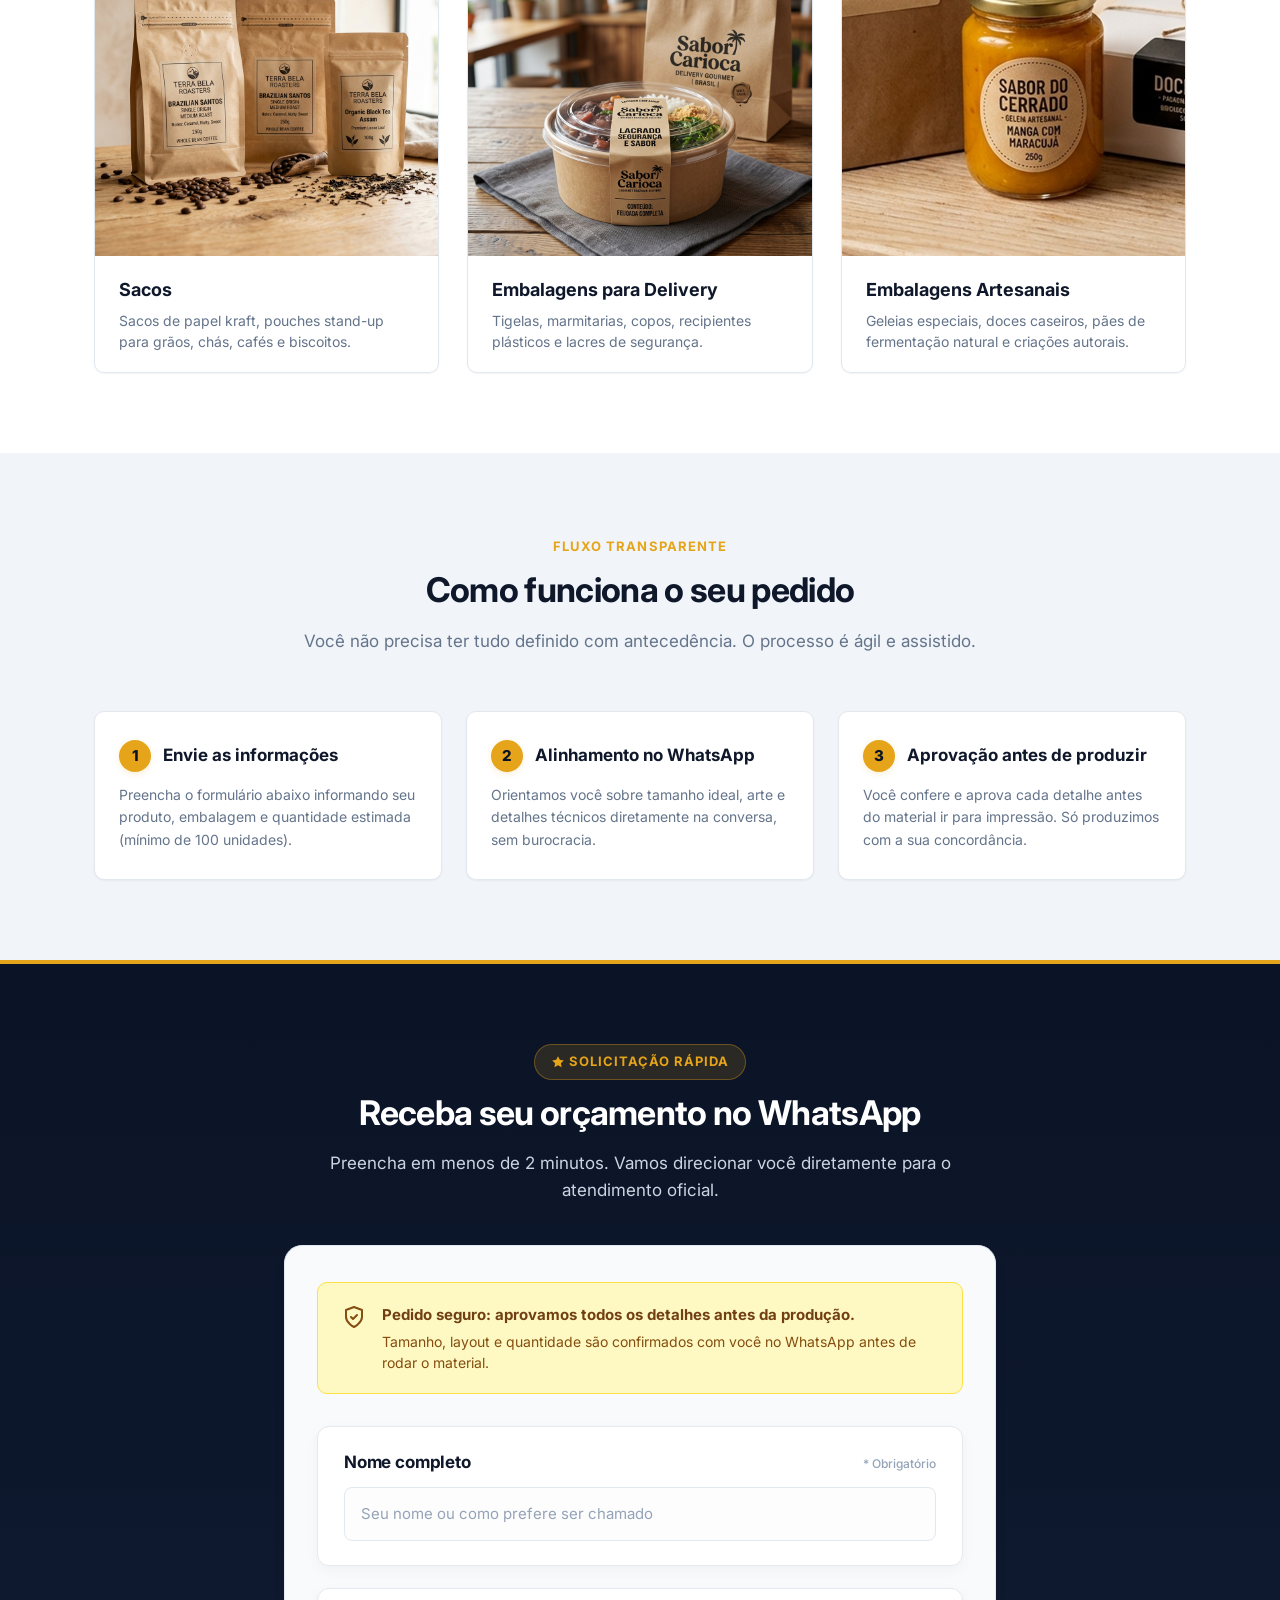
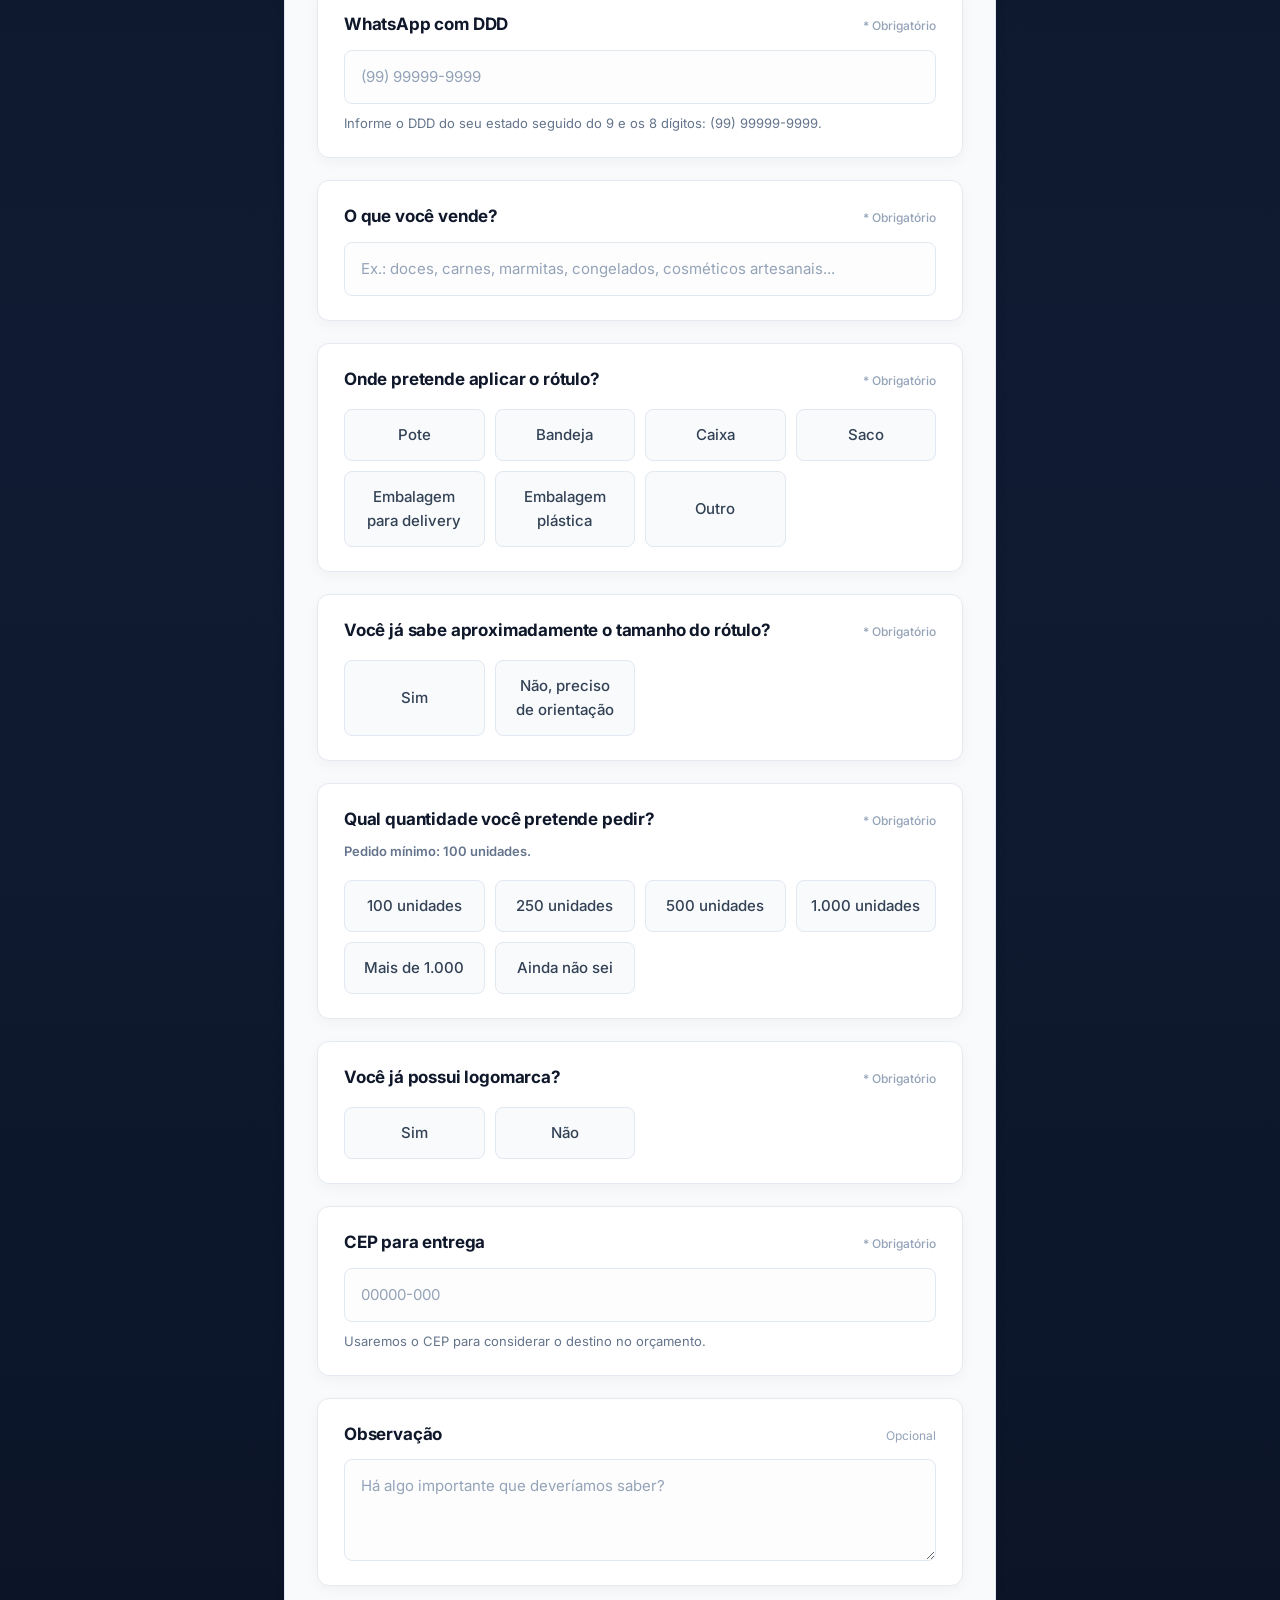
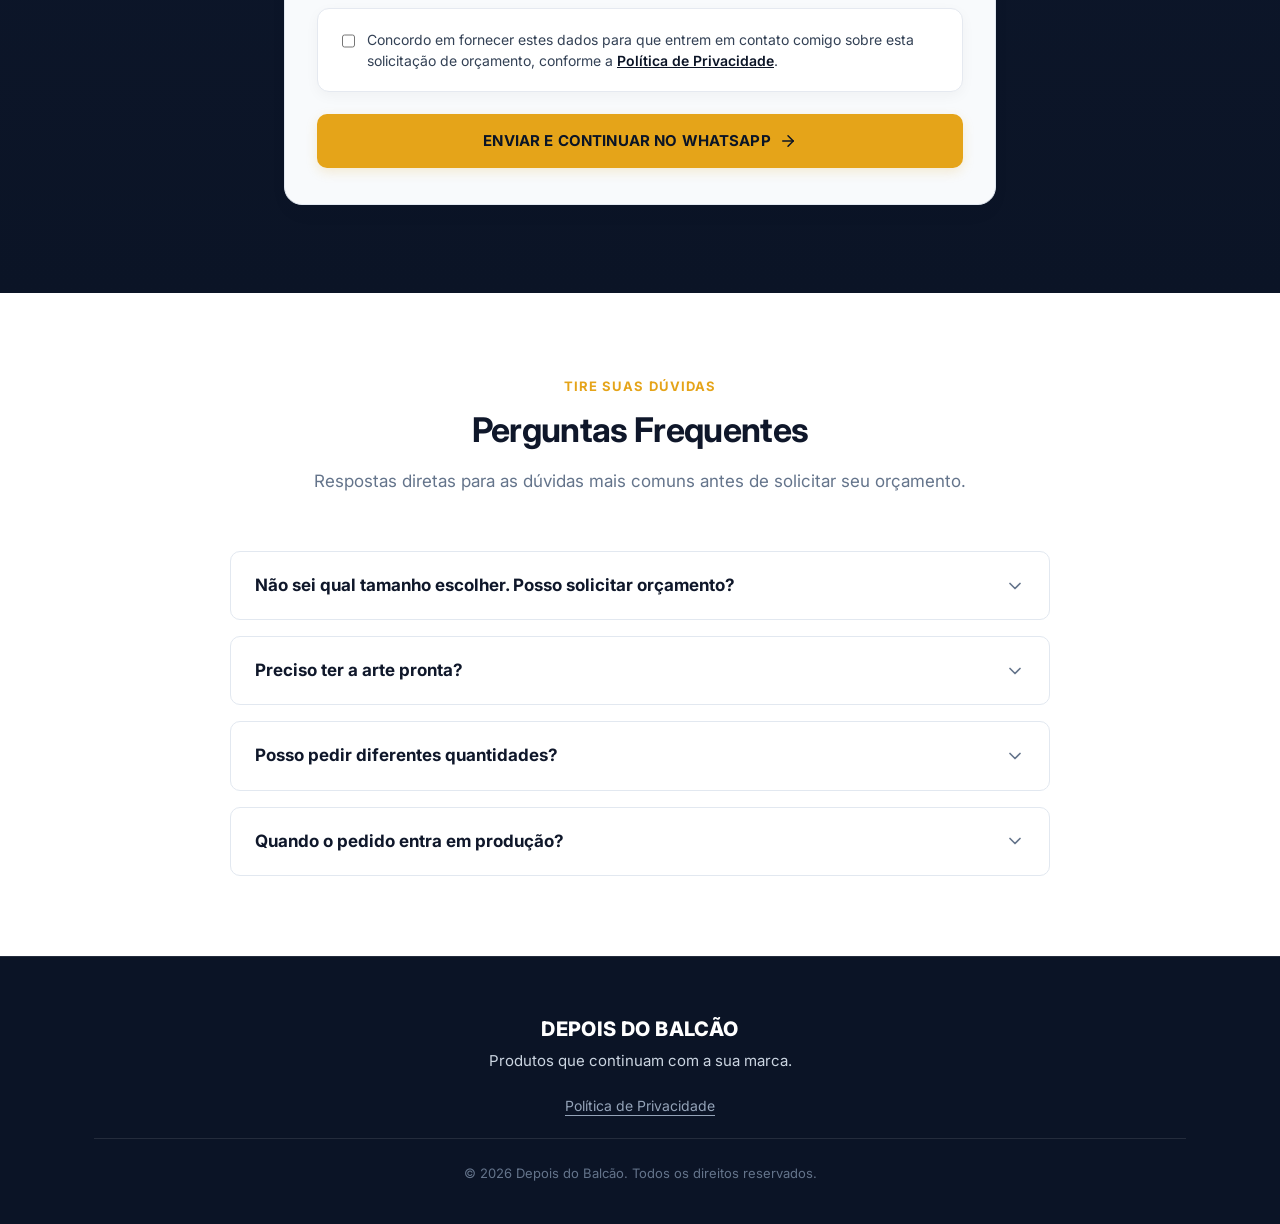
==== commit 70c640af: "Add files via upload" ====
--- a/index.html
+++ b/index.html
@@ -44,8 +44,9 @@
         </div>
       </a>
       <div class="header-cta">
-        <a href="#formulario" class="btn btn--primary" id="header-cta-btn">
-          SOLICITAR ORÇAMENTO
+        <a href="#formulario" class="btn btn--primary header-cta-btn" id="header-cta-btn">
+          <span class="btn-text-desktop">SOLICITAR ORÇAMENTO</span>
+          <span class="btn-text-mobile">Orçamento</span>
         </a>
       </div>
     </div>
@@ -101,32 +102,7 @@
     </section>
 
     <!-- ====================================================================
-         SEÇÃO 2 — O PRODUTO NÃO PRECISA SAIR ANÔNIMO
-         ==================================================================== -->
-    <section class="section section--subtle" aria-labelledby="conceito-title">
-      <div class="container">
-        <div class="concept-box">
-          <span class="section-tag">Identificação de Marca</span>
-          <h2 id="conceito-title" class="concept-title">
-            Seu produto sai do balcão.<br>Sua marca pode ir junto.
-          </h2>
-          <div class="concept-text">
-            <p>
-              Você investe no produto, no atendimento e na apresentação.
-            </p>
-            <p>
-              Quando a embalagem também identifica o seu negócio, o cliente leva consigo uma referência de quem produziu ou vendeu aquilo.
-            </p>
-            <p>
-              Rótulos personalizados ajudam a integrar a identificação da sua marca à própria apresentação do produto.
-            </p>
-          </div>
-        </div>
-      </div>
-    </section>
-
-    <!-- ====================================================================
-         SEÇÃO 3 — APLICAÇÕES
+         SEÇÃO — APLICAÇÕES
          ==================================================================== -->
     <section class="section section--white" aria-labelledby="aplicacoes-title">
       <div class="container">
@@ -211,147 +187,87 @@
     </section>
 
     <!-- ====================================================================
-         SEÇÃO 4 — NÃO SABE O TAMANHO?
-         ==================================================================== -->
-    <section class="section section--navy" aria-labelledby="tamanho-title">
-      <div class="container">
-        <div class="reassurance-panel">
-          <div class="reassurance-intro">
-            <span class="section-tag">Orientação Prática</span>
-            <h2 id="tamanho-title" class="reassurance-title">
-              Ainda não sabe qual tamanho usar?
-            </h2>
-            <p class="reassurance-text">
-              Sem problema. Informe onde pretende aplicar o rótulo e, se quiser, envie uma foto da embalagem. Assim conseguimos entender melhor o seu caso antes da produção.
-            </p>
-          </div>
-
-          <div class="steps-micro">
-            <div class="step-card">
-              <span class="step-number-badge">1</span>
-              <h3 class="step-card-title">Você mostra a embalagem</h3>
-              <p class="step-card-text">Indica o tipo de frasco, caixa ou saco que utiliza no seu produto.</p>
-            </div>
-
-            <div class="step-card">
-              <span class="step-number-badge">2</span>
-              <h3 class="step-card-title">Entendemos o que você precisa</h3>
-              <p class="step-card-text">Avaliamos a área de aplicação e a proporção adequada para o seu rótulo.</p>
-            </div>
-
-            <div class="step-card">
-              <span class="step-number-badge">3</span>
-              <h3 class="step-card-title">Definimos os detalhes antes de produzir</h3>
-              <p class="step-card-text">Todas as medidas e especificações são alinhadas com você para aprovação.</p>
-            </div>
-          </div>
-        </div>
-      </div>
-    </section>
-
-    <!-- ====================================================================
-         SEÇÃO 5 — E SE EU NÃO TIVER ARTE?
-         ==================================================================== -->
-    <section class="section section--white" aria-labelledby="arte-title">
-      <div class="container">
-        <div class="card-callout">
-          <span class="section-tag">Sem Complicação</span>
-          <h2 id="arte-title" class="callout-title">
-            Ainda não tem tudo definido?
-          </h2>
-          <div class="callout-body">
-            <p>
-              Você não precisa saber todas as respostas antes de solicitar um orçamento.
-            </p>
-            <p>
-              No formulário, basta informar o que já sabe sobre:
-            </p>
-            <ul class="callout-list">
-              <li>Produto que você vende;</li>
-              <li>Tipo de embalagem utilizada;</li>
-              <li>Quantidade aproximada pretendida;</li>
-              <li>Tamanho, caso já tenha definido.</li>
-            </ul>
-            <p>
-              Se algo ainda estiver em aberto, basta sinalizar isso no formulário.
-            </p>
-          </div>
-        </div>
-      </div>
-    </section>
-
-    <!-- ====================================================================
-         SEÇÃO 6 — COMO FUNCIONA
+         SEÇÃO — COMO FUNCIONA (SIMPLES, DIRETO E TRANSPARENTE)
          ==================================================================== -->
     <section class="section section--subtle" aria-labelledby="processo-title">
       <div class="container">
         <div class="section-header">
-          <span class="section-tag">Etapas Transparentes</span>
+          <span class="section-tag">Fluxo Transparente</span>
           <h2 id="processo-title" class="section-title">
-            Do orçamento à produção.
+            Como funciona o seu pedido
           </h2>
           <p class="section-subtitle">
-            Entenda como funciona o fluxo do seu pedido desde o preenchimento inicial.
+            Você não precisa ter tudo definido com antecedência. O processo é ágil e assistido.
           </p>
         </div>
 
-        <div class="process-grid">
-          <div class="process-card">
-            <span class="process-num">01</span>
-            <h3 class="process-card-title">Conte o que precisa</h3>
-            <p class="process-card-text">Preencha as informações principais sobre seu produto e embalagem.</p>
-          </div>
-
-          <div class="process-card">
-            <span class="process-num">02</span>
-            <h3 class="process-card-title">Receba o atendimento</h3>
-            <p class="process-card-text">Analisamos as informações para entender as especificações necessárias.</p>
-          </div>
-
-          <div class="process-card">
-            <span class="process-num">03</span>
-            <h3 class="process-card-title">Confirme os detalhes</h3>
-            <p class="process-card-text">Tamanho, quantidade, arte e demais detalhes são confirmados antes da produção.</p>
-          </div>
-
-          <div class="process-card">
-            <span class="process-num">04</span>
-            <h3 class="process-card-title">Produção</h3>
-            <p class="process-card-text">Somente depois da definição e aprovação dos detalhes o pedido segue para produção.</p>
+        <div class="process-grid-streamlined">
+          <div class="process-card-streamlined">
+            <div class="process-step-header">
+              <span class="process-num-badge">1</span>
+              <h3 class="process-card-title">Envie as informações</h3>
+            </div>
+            <p class="process-card-text">
+              Preencha o formulário abaixo informando seu produto, embalagem e quantidade estimada (mínimo de 100 unidades).
+            </p>
+          </div>
+
+          <div class="process-card-streamlined">
+            <div class="process-step-header">
+              <span class="process-num-badge">2</span>
+              <h3 class="process-card-title">Alinhamento no WhatsApp</h3>
+            </div>
+            <p class="process-card-text">
+              Orientamos você sobre tamanho ideal, arte e detalhes técnicos diretamente na conversa, sem burocracia.
+            </p>
+          </div>
+
+          <div class="process-card-streamlined">
+            <div class="process-step-header">
+              <span class="process-num-badge">3</span>
+              <h3 class="process-card-title">Aprovação antes de produzir</h3>
+            </div>
+            <p class="process-card-text">
+              Você confere e aprova cada detalhe antes do material ir para impressão. Só produzimos com a sua concordância.
+            </p>
           </div>
         </div>
       </div>
     </section>
 
     <!-- ====================================================================
-         SEÇÃO 7 — FORMULÁRIO DE QUALIFICAÇÃO & ORÇAMENTO
+         SEÇÃO — FORMULÁRIO DE ORÇAMENTO (DESTAQUE VISUAL E FOCO TOTAL)
          ==================================================================== -->
-    <section class="section section--white" id="formulario" aria-labelledby="form-title">
+    <section class="section section--form-highlight" id="formulario" aria-labelledby="form-title">
       <div class="container form-section-wrapper">
-        <div class="section-header">
-          <span class="section-tag">Solicitação de Orçamento</span>
-          <h2 id="form-title" class="section-title">
-            Conte o que você precisa.
+        <div class="section-header form-highlight-header">
+          <span class="section-tag section-tag--gold">
+            <svg width="14" height="14" viewBox="0 0 24 24" fill="currentColor" aria-hidden="true" style="margin-right: 0.25rem;">
+              <polygon points="12 2 15.09 8.26 22 9.27 17 14.14 18.18 21.02 12 17.77 5.82 21.02 7 14.14 2 9.27 8.91 8.26 12 2"></polygon>
+            </svg>
+            Solicitação Rápida
+          </span>
+          <h2 id="form-title" class="section-title section-title--white">
+            Receba seu orçamento no WhatsApp
           </h2>
-          <p class="section-subtitle">
-            Algumas informações são suficientes para começarmos.
+          <p class="section-subtitle section-subtitle--light">
+            Preencha em menos de 2 minutos. Vamos direcionar você diretamente para o atendimento oficial.
           </p>
         </div>
 
-        <!-- Bloco de Redução de Medo / Segurança -->
-        <div class="form-security-card" role="note">
-          <svg class="security-icon" viewBox="0 0 24 24" fill="none" stroke="currentColor" stroke-width="2" stroke-linecap="round" stroke-linejoin="round" aria-hidden="true">
-            <path d="M12 22s8-4 8-10V5l-8-3-8 3v7c0 6 8 10 8 10z"/>
-            <path d="m9 12 2 2 4-4"/>
-          </svg>
-          <div class="security-content">
-            <h4>Antes de produzir, confirmamos os detalhes do seu pedido.</h4>
-            <p>Você poderá alinhar as informações necessárias antes que o material siga para produção.</p>
-          </div>
-        </div>
-
         <!-- Container do Formulário -->
-        <div class="form-card">
+        <div class="form-card form-card--highlight">
+          <!-- Bloco de Redução de Medo / Segurança Integrado -->
+          <div class="form-security-card" role="note">
+            <svg class="security-icon" viewBox="0 0 24 24" fill="none" stroke="currentColor" stroke-width="2" stroke-linecap="round" stroke-linejoin="round" aria-hidden="true">
+              <path d="M12 22s8-4 8-10V5l-8-3-8 3v7c0 6 8 10 8 10z"/>
+              <path d="m9 12 2 2 4-4"/>
+            </svg>
+            <div class="security-content">
+              <h4>Pedido seguro: aprovamos todos os detalhes antes da produção.</h4>
+              <p>Tamanho, layout e quantidade são confirmados com você no WhatsApp antes de rodar o material.</p>
+            </div>
+          </div>
           <!-- Espaço reservado para Embed Tally (caso configurado em js/config.js) -->
           <div id="tally-wrapper" class="tally-embed-container" style="display: none;"></div>
 
--- a/css/style.css
+++ b/css/style.css
@@ -214,52 +214,73 @@
   z-index: 100;
   background-color: var(--brand-navy);
   border-bottom: 1px solid var(--brand-navy-border);
-  padding: 0.875rem 0;
+  padding: 0.75rem 0;
 }
 
 .header-inner {
   display: flex;
   align-items: center;
   justify-content: space-between;
+  gap: 0.75rem;
+  min-width: 0;
 }
 
 .brand-link {
   display: flex;
   align-items: center;
-  gap: 0.875rem;
+  gap: 0.75rem;
+  min-width: 0;
+  flex-shrink: 1;
 }
 
 .brand-logo-img {
-  width: 44px;
-  height: 44px;
+  width: 42px;
+  height: 42px;
   border-radius: var(--radius-sm);
   object-fit: cover;
+  flex-shrink: 0;
 }
 
 .brand-text-block {
   display: flex;
   flex-direction: column;
+  min-width: 0;
 }
 
 .brand-name {
-  font-size: 1.125rem;
+  font-size: 1.0625rem;
   font-weight: 800;
   color: var(--brand-white);
   line-height: 1.2;
   letter-spacing: -0.01em;
+  white-space: nowrap;
 }
 
 .brand-descriptor {
-  font-size: 0.6875rem;
+  font-size: 0.625rem;
   font-weight: 600;
   color: var(--brand-yellow);
   letter-spacing: 0.08em;
   text-transform: uppercase;
+  white-space: nowrap;
+}
+
+.header-cta {
+  flex-shrink: 0;
 }
 
 .header-cta .btn {
-  padding: 0.625rem 1.25rem;
-  font-size: 0.875rem;
+  padding: 0.55rem 1.15rem;
+  font-size: 0.8125rem;
+  letter-spacing: 0.02em;
+}
+
+.header-cta .btn-text-mobile {
+  display: none;
+}
+
+.header-cta .btn-text-desktop {
+  display: inline;
 }
 
 /* ==========================================================================
@@ -565,63 +586,117 @@
 }
 
 /* ==========================================================================
-   SEÇÃO 6 — COMO FUNCIONA (4 ETAPAS)
+   SEÇÃO — COMO FUNCIONA (FLUXO TRANSPARENTE EM 3 PASSOS)
    ========================================================================== */
-.process-grid {
+.process-grid-streamlined {
   display: grid;
-  grid-template-columns: repeat(4, 1fr);
+  grid-template-columns: repeat(3, 1fr);
   gap: 1.5rem;
 }
 
-.process-card {
+.process-card-streamlined {
   background-color: var(--brand-white);
   border: 1px solid var(--brand-border);
   border-radius: var(--radius-md);
-  padding: 2rem 1.5rem;
+  padding: 1.75rem 1.5rem;
   box-shadow: var(--shadow-sm);
   display: flex;
   flex-direction: column;
+  gap: 0.75rem;
   transition: var(--transition);
 }
 
-.process-card:hover {
+.process-card-streamlined:hover {
   border-color: var(--brand-yellow);
   box-shadow: var(--shadow-md);
-}
-
-.process-num {
-  font-size: 2.25rem;
+  transform: translateY(-2px);
+}
+
+.process-step-header {
+  display: flex;
+  align-items: center;
+  gap: 0.75rem;
+}
+
+.process-num-badge {
+  width: 32px;
+  height: 32px;
+  border-radius: 50%;
+  background-color: var(--brand-yellow);
+  color: var(--brand-navy);
   font-weight: 800;
-  color: var(--brand-yellow);
-  line-height: 1;
-  margin-bottom: 1.25rem;
-  letter-spacing: -0.03em;
-}
-
-.process-card-title {
-  font-size: 1.125rem;
+  font-size: 0.9375rem;
+  display: inline-flex;
+  align-items: center;
+  justify-content: center;
+  flex-shrink: 0;
+  box-shadow: 0 2px 6px var(--brand-yellow-glow);
+}
+
+.process-card-streamlined .process-card-title {
+  font-size: 1.0625rem;
   font-weight: 700;
   color: var(--brand-text);
-  margin-bottom: 0.75rem;
-}
-
-.process-card-text {
+  margin-bottom: 0;
+}
+
+.process-card-streamlined .process-card-text {
   font-size: 0.875rem;
   color: var(--brand-muted);
   line-height: 1.6;
 }
 
 /* ==========================================================================
-   SEÇÃO 7 — FORMULÁRIO DE QUALIFICAÇÃO & ORÇAMENTO (REFINADO EM CONTAINERS)
+   SEÇÃO — FORMULÁRIO DE ORÇAMENTO (DESTAQUE VISUAL E FOCO TOTAL)
    ========================================================================== */
+.section--form-highlight {
+  background: linear-gradient(180deg, #0B1426 0%, #101B33 40%, #0B1426 100%);
+  color: var(--brand-white);
+  border-top: 4px solid var(--brand-yellow);
+  position: relative;
+  padding-top: 5rem;
+  padding-bottom: 5.5rem;
+}
+
+.form-highlight-header {
+  margin-bottom: 2.5rem;
+}
+
+.section-tag--gold {
+  color: var(--brand-yellow);
+  background-color: rgba(229, 164, 25, 0.14);
+  border: 1px solid rgba(229, 164, 25, 0.35);
+  padding: 0.4rem 0.95rem;
+  border-radius: var(--radius-pill);
+  display: inline-flex;
+  align-items: center;
+}
+
+.section-title--white {
+  color: #FFFFFF !important;
+}
+
+.section-subtitle--light {
+  color: #CBD5E1 !important;
+}
+
 .form-section-wrapper {
   max-width: 760px;
   margin: 0 auto;
 }
 
+.form-card--highlight {
+  background-color: #FFFFFF;
+  border: 1px solid rgba(255, 255, 255, 0.2);
+  border-top: 5px solid var(--brand-yellow);
+  border-radius: 20px;
+  padding: 2.5rem 2.25rem;
+  box-shadow: 0 25px 60px -15px rgba(0, 0, 0, 0.55);
+}
+
 .form-security-card {
   background-color: #FEF9C3;
-  border: 1px solid #FDE047;
+  border: 1.5px solid #FDE047;
   border-radius: var(--radius-md);
   padding: 1.25rem 1.5rem;
   margin-bottom: 2rem;
@@ -651,7 +726,7 @@
   line-height: 1.5;
 }
 
-/* Container Envolvente do Formulário */
+/* Container Envolvente Padrão do Formulário */
 .form-card {
   background-color: #F8FAFC;
   border: 1px solid var(--brand-border);
@@ -1142,13 +1217,8 @@
     grid-template-columns: repeat(2, 1fr);
   }
   
-  .steps-micro {
+  .process-grid-streamlined {
     grid-template-columns: 1fr;
-    gap: 1.25rem;
-  }
-  
-  .process-grid {
-    grid-template-columns: repeat(2, 1fr);
     gap: 1.25rem;
   }
 }
@@ -1175,14 +1245,16 @@
     font-size: 1.75rem;
   }
   
-  .concept-box {
-    padding: 2rem 1.5rem;
-  }
-  
-  .reassurance-panel {
-    padding: 2.25rem 1.5rem;
-  }
-  
+  .section--form-highlight {
+    padding-top: 3.5rem;
+    padding-bottom: 4rem;
+  }
+
+  .form-card--highlight {
+    padding: 1.75rem 1.25rem;
+    border-radius: 16px;
+  }
+
   .form-card {
     padding: 1.5rem 1rem;
     border-radius: 14px;
@@ -1196,10 +1268,6 @@
     grid-template-columns: 1fr;
   }
   
-  .process-grid {
-    grid-template-columns: 1fr;
-  }
-  
   .dims-row {
     grid-template-columns: 1fr;
   }
@@ -1216,6 +1284,83 @@
   /* Adiciona espaço no rodapé do body para não ser coberto pelo sticky */
   body {
     padding-bottom: 4.5rem;
+  }
+}
+
+/* Otimização Específica para Smartphones (Prevenção de Colisão e Leveza de Layout) */
+@media (max-width: 540px) {
+  .header-inner {
+    gap: 0.5rem;
+  }
+
+  .brand-link {
+    gap: 0.5rem;
+  }
+
+  .brand-logo-img {
+    width: 34px;
+    height: 34px;
+  }
+
+  .brand-name {
+    font-size: 0.875rem;
+    letter-spacing: -0.01em;
+  }
+
+  .brand-descriptor {
+    font-size: 0.5625rem;
+    letter-spacing: 0.05em;
+  }
+
+  .header-cta .btn {
+    padding: 0.45rem 0.85rem;
+    font-size: 0.75rem;
+    font-weight: 700;
+    border-radius: 6px;
+  }
+
+  .header-cta .btn-text-desktop {
+    display: none !important;
+  }
+
+  .header-cta .btn-text-mobile {
+    display: inline !important;
+  }
+
+  .hero-headline {
+    font-size: 1.75rem;
+    line-height: 1.22;
+  }
+
+  .hero-subheadline {
+    font-size: 1rem;
+  }
+
+  .hero-body {
+    font-size: 0.9375rem;
+  }
+
+  .hero-action-group .btn {
+    width: 100%;
+  }
+
+  .form-card--highlight {
+    padding: 1.5rem 1rem;
+    border-radius: 14px;
+  }
+
+  .form-security-card {
+    padding: 1rem;
+    flex-direction: column;
+    gap: 0.5rem;
+  }
+
+  .form-question-card {
+    padding: 1.125rem 0.875rem;
+  }
+
+  .form-question-title {
+    font-size: 0.9375rem;
   }
 }
 
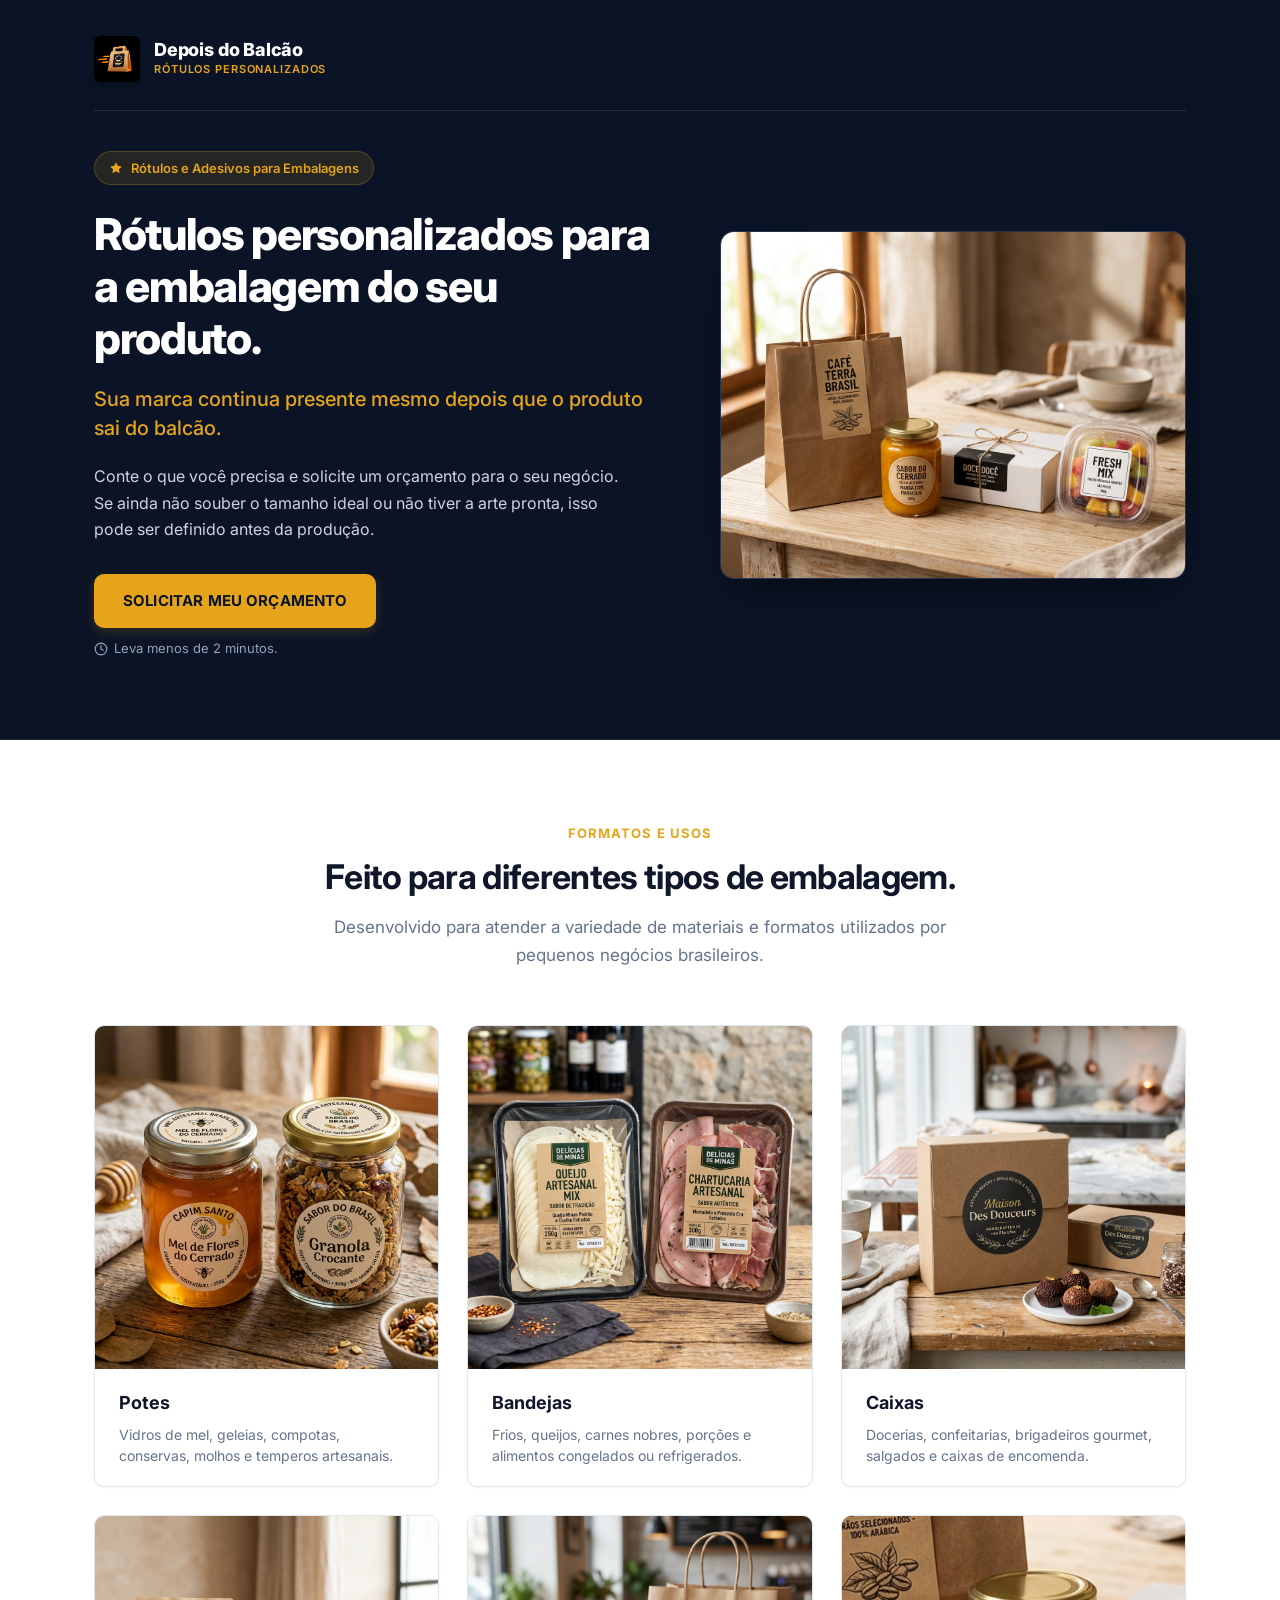
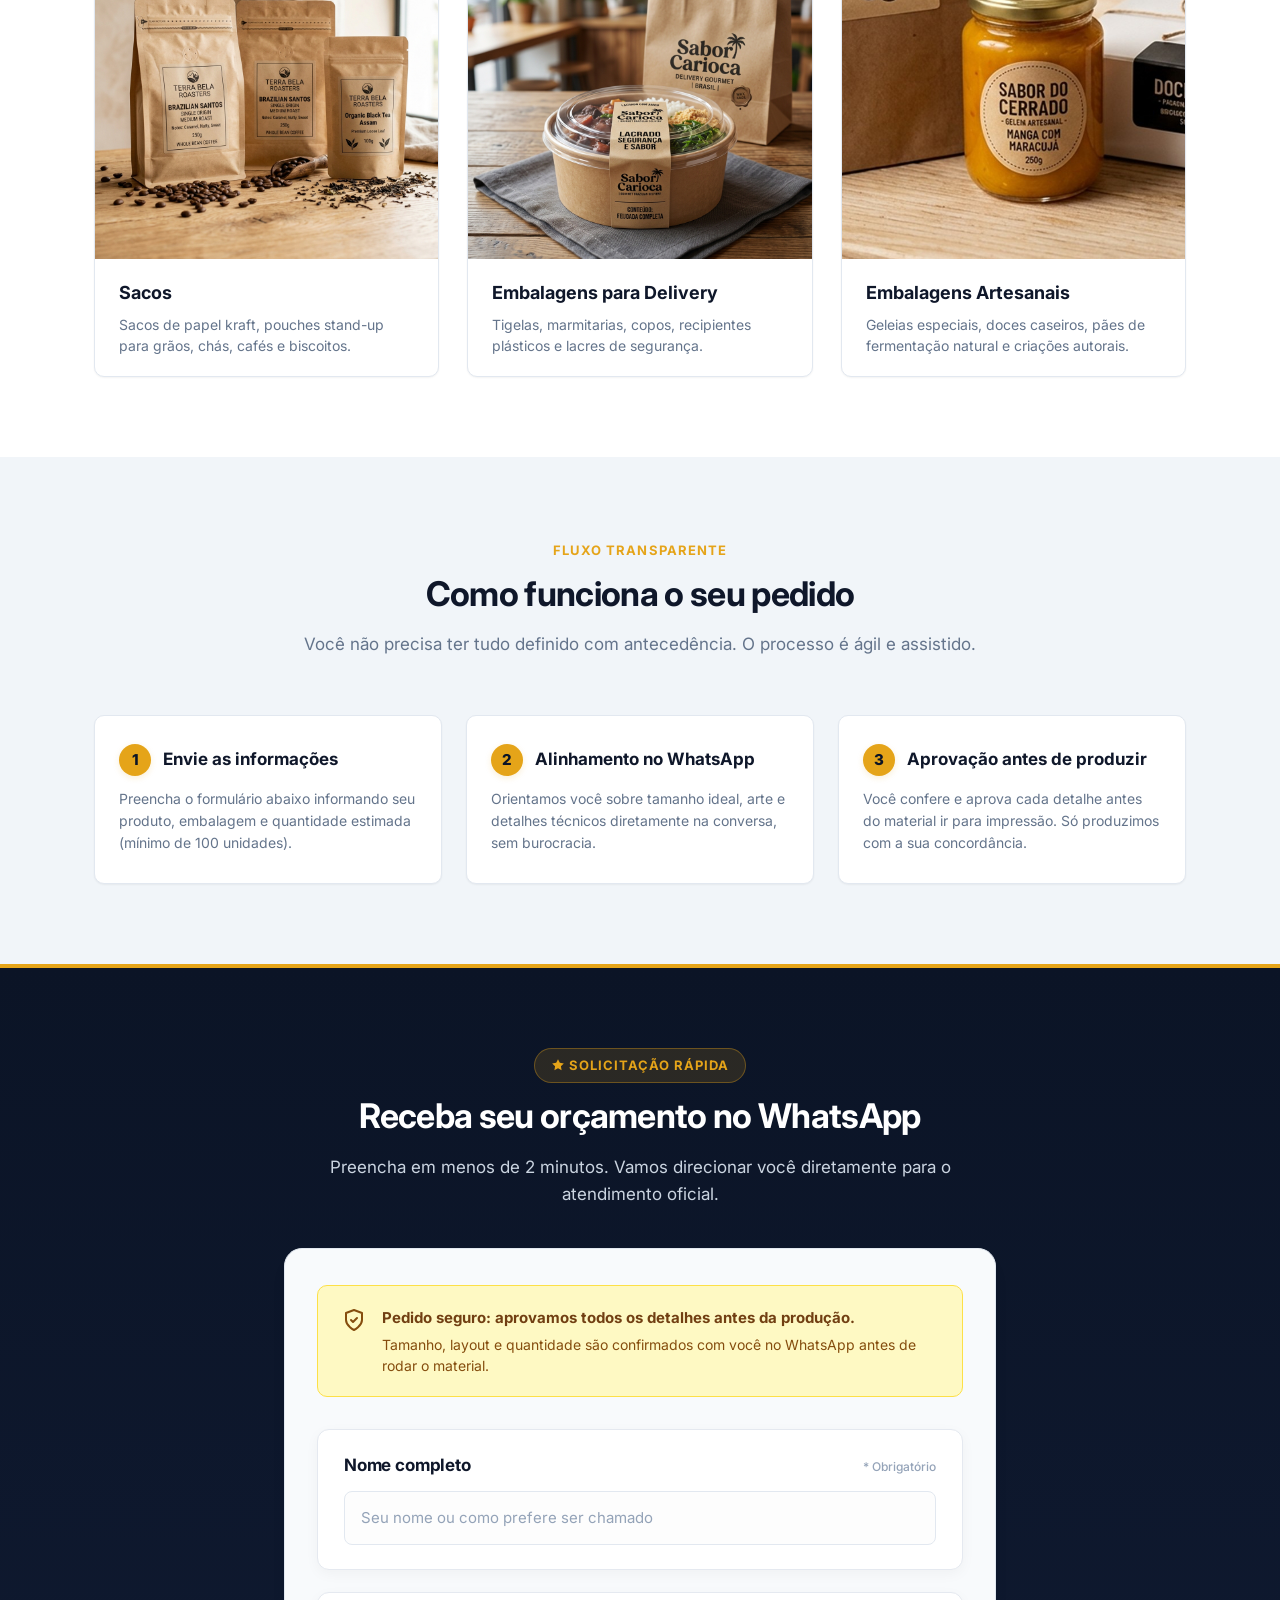
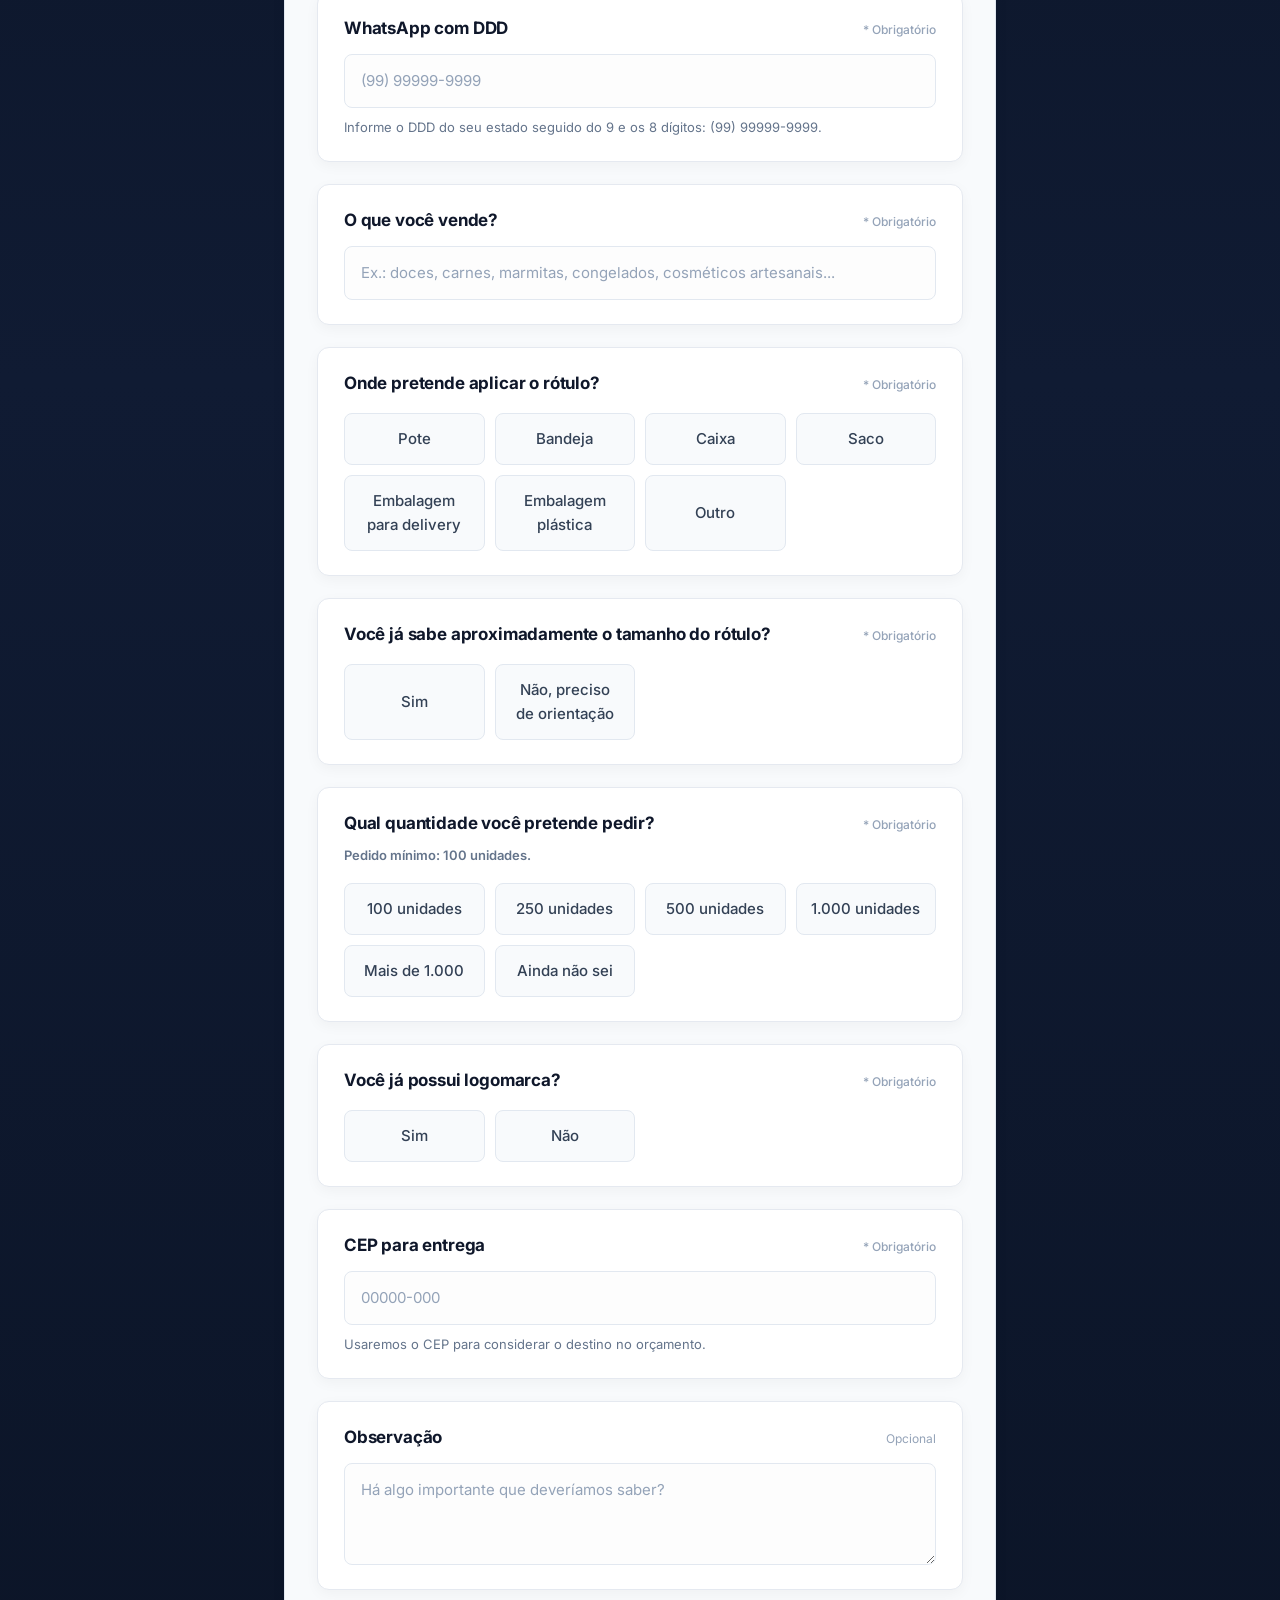
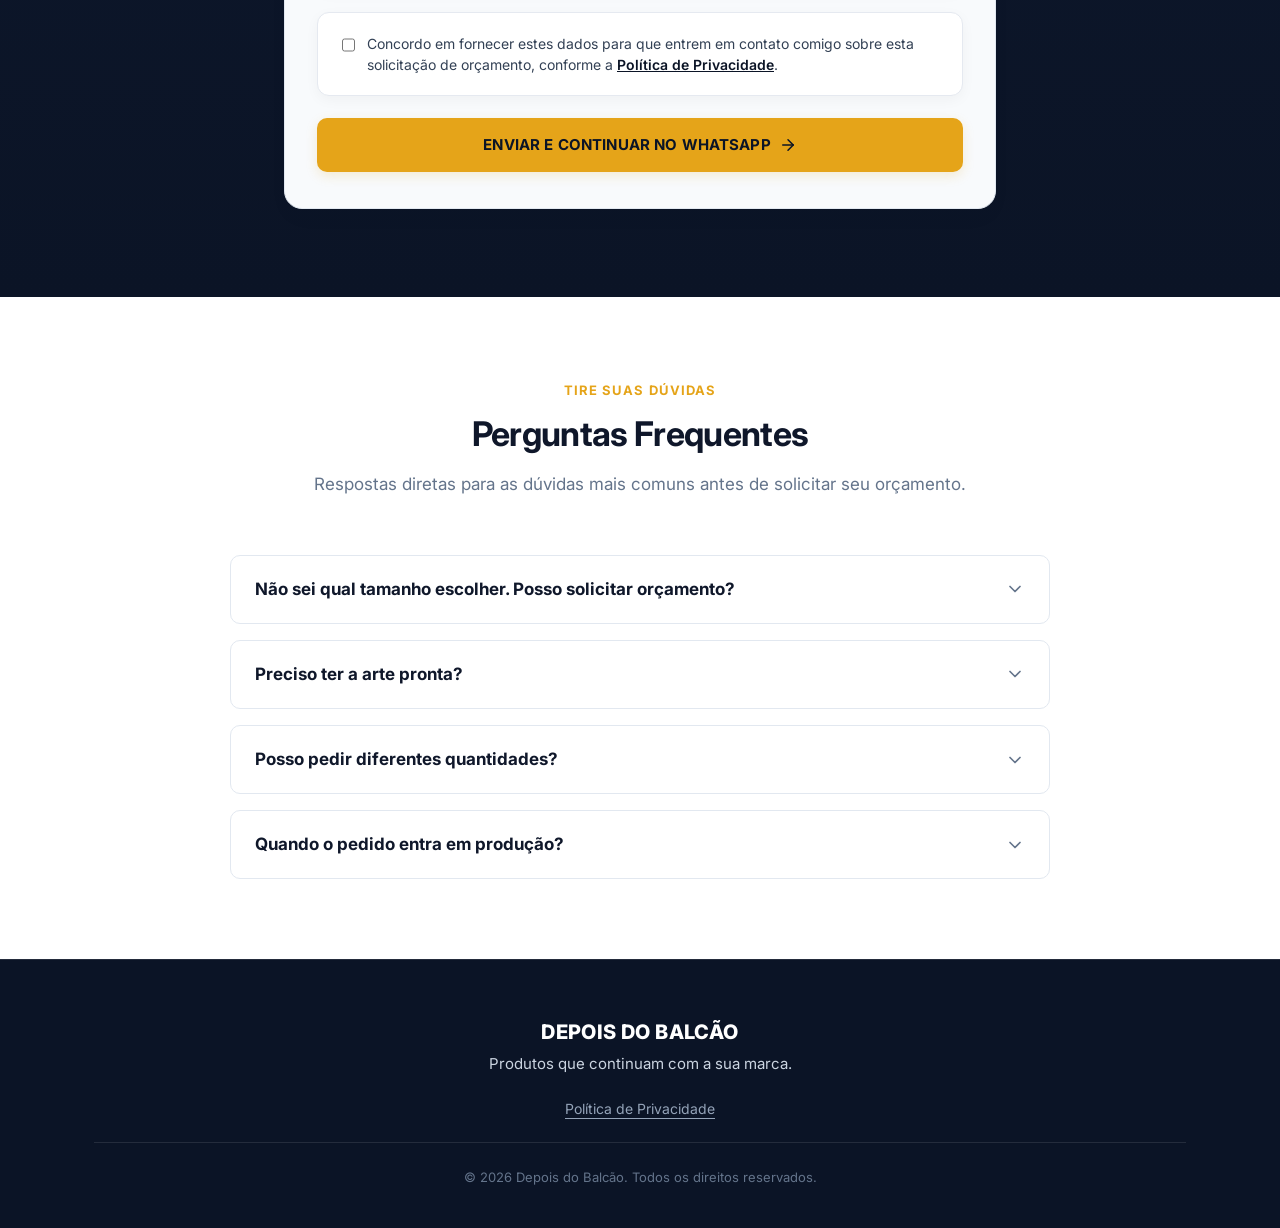
==== commit 6d24e9ff: "Add files via upload" ====
--- a/index.html
+++ b/index.html
@@ -21,7 +21,7 @@
   <link href="https://fonts.googleapis.com/css2?family=Inter:wght@400;500;600;700;800&display=swap" rel="stylesheet">
   
   <!-- Estilos da Página -->
-  <link rel="stylesheet" href="css/style.css">
+  <link rel="stylesheet" href="css/style.css?v=5.0">
 
   <!-- ======================================================================
        TAGS DE ANALYTICS / PIXEL (PLACEHOLDERS)
@@ -31,71 +31,64 @@
 </head>
 <body>
 
-  <!-- ======================================================================
-       HEADER / CABEÇALHO
-       ====================================================================== -->
-  <header class="site-header" role="banner">
-    <div class="container header-inner">
-      <a href="#" class="brand-link" aria-label="Depois do Balcão - Página Inicial">
-        <img src="assets/logo.png" alt="Logo Depois do Balcão" class="brand-logo-img" width="44" height="44">
-        <div class="brand-text-block">
-          <span class="brand-name">Depois do Balcão</span>
-          <span class="brand-descriptor">Rótulos Personalizados</span>
-        </div>
-      </a>
-      <div class="header-cta">
-        <a href="#formulario" class="btn btn--primary header-cta-btn" id="header-cta-btn">
-          <span class="btn-text-desktop">SOLICITAR ORÇAMENTO</span>
-          <span class="btn-text-mobile">Orçamento</span>
-        </a>
-      </div>
-    </div>
-  </header>
-
   <main id="conteudo-principal">
 
     <!-- ====================================================================
-         HERO SECTION
+         HERO SECTION (COM IDENTIFICAÇÃO DA MARCA INTEGRADA E FLUIDA)
          ==================================================================== -->
     <section class="hero-section" aria-labelledby="hero-title">
-      <div class="container hero-grid">
-        <div class="hero-content">
-          <div class="hero-tagline">
-            <svg width="14" height="14" viewBox="0 0 24 24" fill="currentColor" aria-hidden="true">
-              <path d="M12 2L15.09 8.26L22 9.27L17 14.14L18.18 21.02L12 17.77L5.82 21.02L7 14.14L2 9.27L8.91 8.26L12 2Z"/>
-            </svg>
-            <span>Rótulos e Adesivos para Embalagens</span>
-          </div>
-          
-          <h1 id="hero-title" class="hero-headline">
-            Rótulos personalizados para a embalagem do seu produto.
-          </h1>
-          
-          <p class="hero-subheadline">
-            Sua marca continua presente mesmo depois que o produto sai do balcão.
-          </p>
-          
-          <p class="hero-body">
-            Conte o que você precisa e solicite um orçamento para o seu negócio. Se ainda não souber o tamanho ideal ou não tiver a arte pronta, isso pode ser definido antes da produção.
-          </p>
-          
-          <div class="hero-action-group">
-            <a href="#formulario" class="btn btn--primary hero-cta" id="hero-cta-btn">
-              SOLICITAR MEU ORÇAMENTO
-            </a>
-            <span class="hero-microcopy">
-              <svg width="14" height="14" viewBox="0 0 24 24" fill="none" stroke="currentColor" stroke-width="2" stroke-linecap="round" stroke-linejoin="round" aria-hidden="true">
-                <circle cx="12" cy="12" r="10"></circle>
-                <polyline points="12 6 12 12 16 14"></polyline>
+      <div class="container">
+        
+        <!-- Identificação da Marca Integrada no Topo (Livre de sobreposição) -->
+        <div class="hero-brand-bar">
+          <div class="brand-identity">
+            <img src="assets/logo.png" alt="Logo Depois do Balcão" class="brand-logo-img" width="46" height="46">
+            <div class="brand-text-block">
+              <span class="brand-name">Depois do Balcão</span>
+              <span class="brand-descriptor">Rótulos Personalizados</span>
+            </div>
+          </div>
+        </div>
+
+        <div class="hero-grid">
+          <div class="hero-content">
+            <div class="hero-tagline">
+              <svg width="14" height="14" viewBox="0 0 24 24" fill="currentColor" aria-hidden="true">
+                <path d="M12 2L15.09 8.26L22 9.27L17 14.14L18.18 21.02L12 17.77L5.82 21.02L7 14.14L2 9.27L8.91 8.26L12 2Z"/>
               </svg>
-              Leva menos de 2 minutos.
-            </span>
-          </div>
-        </div>
-
-        <div class="hero-visual">
-          <div class="hero-image-wrapper">
-            <img src="assets/hero-packaging.jpg" alt="Exemplos de embalagens com rótulos personalizados: saco kraft, pote de vidro, caixa de doces e pote transparente" class="hero-image" width="600" height="448">
+              <span>Rótulos e Adesivos para Embalagens</span>
+            </div>
+            
+            <h1 id="hero-title" class="hero-headline">
+              Rótulos personalizados para a embalagem do seu produto.
+            </h1>
+            
+            <p class="hero-subheadline">
+              Sua marca continua presente mesmo depois que o produto sai do balcão.
+            </p>
+            
+            <p class="hero-body">
+              Conte o que você precisa e solicite um orçamento para o seu negócio. Se ainda não souber o tamanho ideal ou não tiver a arte pronta, isso pode ser definido antes da produção.
+            </p>
+            
+            <div class="hero-action-group">
+              <a href="#formulario" class="btn btn--primary hero-cta" id="hero-cta-btn">
+                SOLICITAR MEU ORÇAMENTO
+              </a>
+              <span class="hero-microcopy">
+                <svg width="14" height="14" viewBox="0 0 24 24" fill="none" stroke="currentColor" stroke-width="2" stroke-linecap="round" stroke-linejoin="round" aria-hidden="true">
+                  <circle cx="12" cy="12" r="10"></circle>
+                  <polyline points="12 6 12 12 16 14"></polyline>
+                </svg>
+                Leva menos de 2 minutos.
+              </span>
+            </div>
+          </div>
+
+          <div class="hero-visual">
+            <div class="hero-image-wrapper">
+              <img src="assets/hero-packaging.jpg" alt="Exemplos de embalagens com rótulos personalizados: saco kraft, pote de vidro, caixa de doces e pote transparente" class="hero-image" width="600" height="448">
+            </div>
           </div>
         </div>
       </div>
@@ -619,7 +612,7 @@
   </div>
 
   <!-- Scripts -->
-  <script src="js/config.js"></script>
-  <script src="js/app.js"></script>
+  <script src="js/config.js?v=5.0"></script>
+  <script src="js/app.js?v=5.0"></script>
 </body>
 </html>
--- a/css/style.css
+++ b/css/style.css
@@ -206,81 +206,48 @@
 }
 
 /* ==========================================================================
-   HEADER
+   IDENTIFICAÇÃO DA MARCA NO HERO (FLUIDA E SEM SOBREPOSIÇÃO)
    ========================================================================== */
-.site-header {
-  position: sticky;
-  top: 0;
-  z-index: 100;
-  background-color: var(--brand-navy);
+.hero-brand-bar {
+  margin-bottom: 2.5rem;
+  padding-bottom: 1.25rem;
   border-bottom: 1px solid var(--brand-navy-border);
-  padding: 0.75rem 0;
-}
-
-.header-inner {
-  display: flex;
+}
+
+.brand-identity {
+  display: inline-flex;
   align-items: center;
-  justify-content: space-between;
-  gap: 0.75rem;
-  min-width: 0;
-}
-
-.brand-link {
-  display: flex;
-  align-items: center;
-  gap: 0.75rem;
-  min-width: 0;
-  flex-shrink: 1;
+  gap: 0.875rem;
 }
 
 .brand-logo-img {
-  width: 42px;
-  height: 42px;
+  width: 46px;
+  height: 46px;
   border-radius: var(--radius-sm);
   object-fit: cover;
   flex-shrink: 0;
+  box-shadow: 0 4px 10px rgba(0, 0, 0, 0.25);
 }
 
 .brand-text-block {
   display: flex;
   flex-direction: column;
-  min-width: 0;
 }
 
 .brand-name {
-  font-size: 1.0625rem;
+  font-size: 1.125rem;
   font-weight: 800;
   color: var(--brand-white);
   line-height: 1.2;
   letter-spacing: -0.01em;
-  white-space: nowrap;
 }
 
 .brand-descriptor {
-  font-size: 0.625rem;
+  font-size: 0.6875rem;
   font-weight: 600;
   color: var(--brand-yellow);
   letter-spacing: 0.08em;
   text-transform: uppercase;
-  white-space: nowrap;
-}
-
-.header-cta {
-  flex-shrink: 0;
-}
-
-.header-cta .btn {
-  padding: 0.55rem 1.15rem;
-  font-size: 0.8125rem;
-  letter-spacing: 0.02em;
-}
-
-.header-cta .btn-text-mobile {
-  display: none;
-}
-
-.header-cta .btn-text-desktop {
-  display: inline;
 }
 
 /* ==========================================================================
@@ -289,7 +256,7 @@
 .hero-section {
   background-color: var(--brand-navy);
   color: var(--brand-white);
-  padding: 4.5rem 0 5.5rem 0;
+  padding: 2.25rem 0 5rem 0;
   border-bottom: 1px solid var(--brand-navy-border);
   position: relative;
 }
@@ -1289,21 +1256,26 @@
 
 /* Otimização Específica para Smartphones (Prevenção de Colisão e Leveza de Layout) */
 @media (max-width: 540px) {
-  .header-inner {
-    gap: 0.5rem;
-  }
-
-  .brand-link {
-    gap: 0.5rem;
+  .hero-section {
+    padding: 1.25rem 0 3rem 0;
+  }
+
+  .hero-brand-bar {
+    margin-bottom: 1.25rem;
+    padding-bottom: 0.875rem;
+  }
+
+  .brand-identity {
+    gap: 0.625rem;
   }
 
   .brand-logo-img {
-    width: 34px;
-    height: 34px;
+    width: 38px;
+    height: 38px;
   }
 
   .brand-name {
-    font-size: 0.875rem;
+    font-size: 1rem;
     letter-spacing: -0.01em;
   }
 
@@ -1312,51 +1284,39 @@
     letter-spacing: 0.05em;
   }
 
-  .header-cta .btn {
-    padding: 0.45rem 0.85rem;
-    font-size: 0.75rem;
-    font-weight: 700;
-    border-radius: 6px;
-  }
-
-  .header-cta .btn-text-desktop {
-    display: none !important;
-  }
-
-  .header-cta .btn-text-mobile {
-    display: inline !important;
-  }
-
   .hero-headline {
-    font-size: 1.75rem;
+    font-size: 1.625rem;
     line-height: 1.22;
   }
 
   .hero-subheadline {
-    font-size: 1rem;
+    font-size: 0.9375rem;
+    line-height: 1.45;
   }
 
   .hero-body {
-    font-size: 0.9375rem;
+    font-size: 0.875rem;
   }
 
   .hero-action-group .btn {
     width: 100%;
+    padding: 0.9375rem 1rem;
+    font-size: 0.9375rem;
   }
 
   .form-card--highlight {
-    padding: 1.5rem 1rem;
+    padding: 1.25rem 0.875rem;
     border-radius: 14px;
   }
 
   .form-security-card {
-    padding: 1rem;
+    padding: 0.875rem;
     flex-direction: column;
     gap: 0.5rem;
   }
 
   .form-question-card {
-    padding: 1.125rem 0.875rem;
+    padding: 1rem 0.875rem;
   }
 
   .form-question-title {
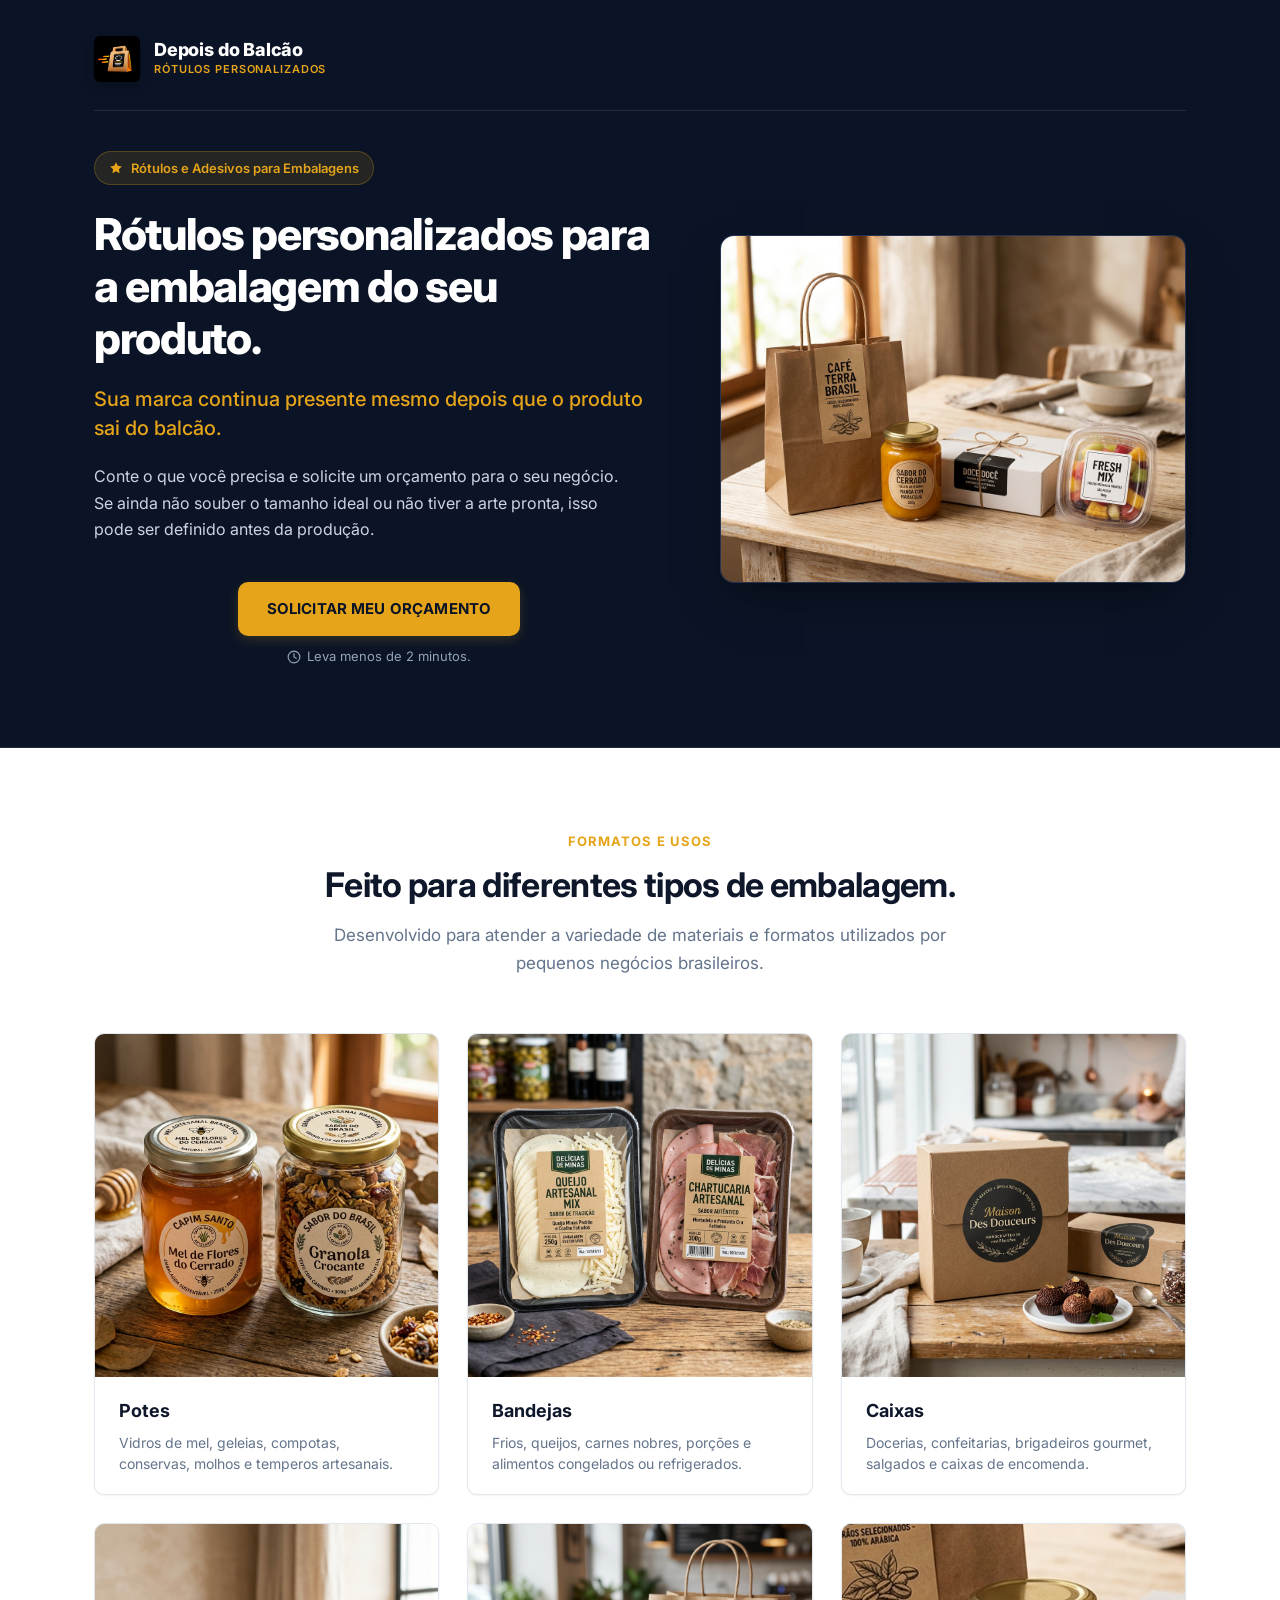
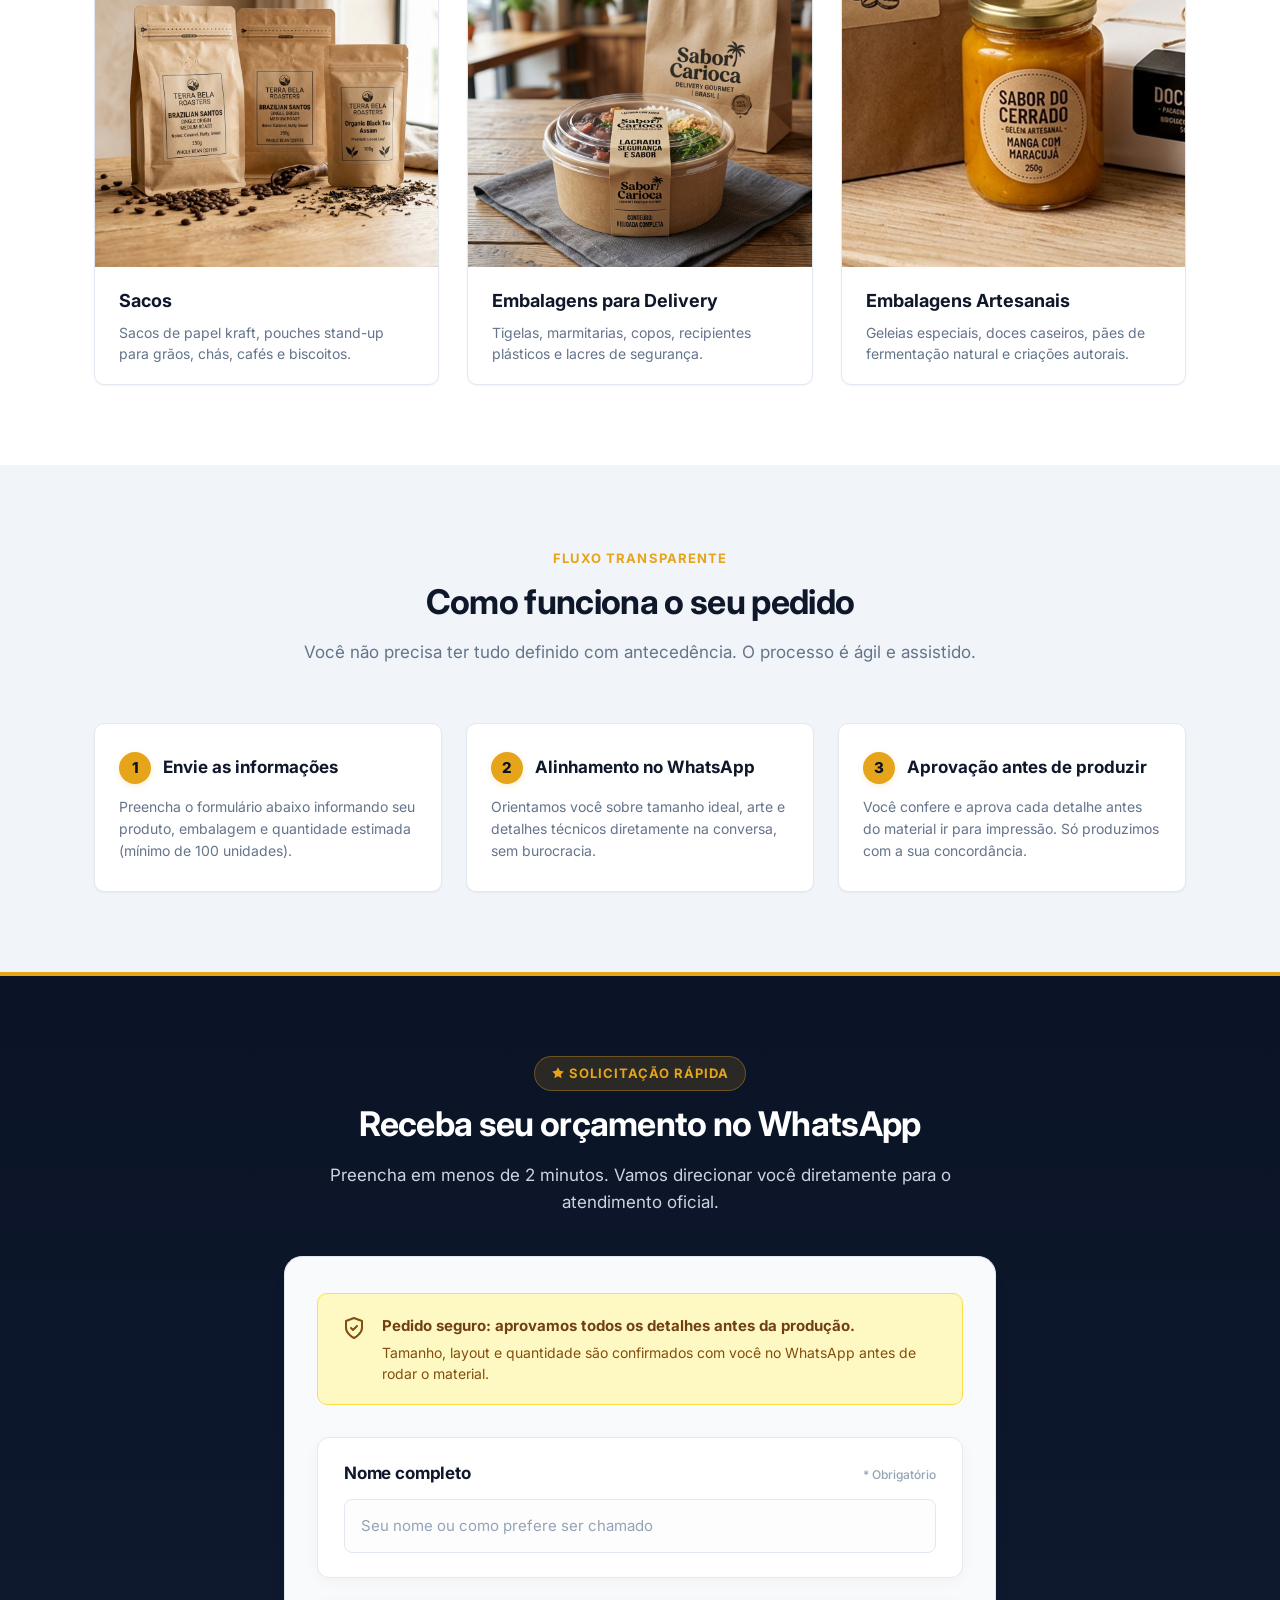
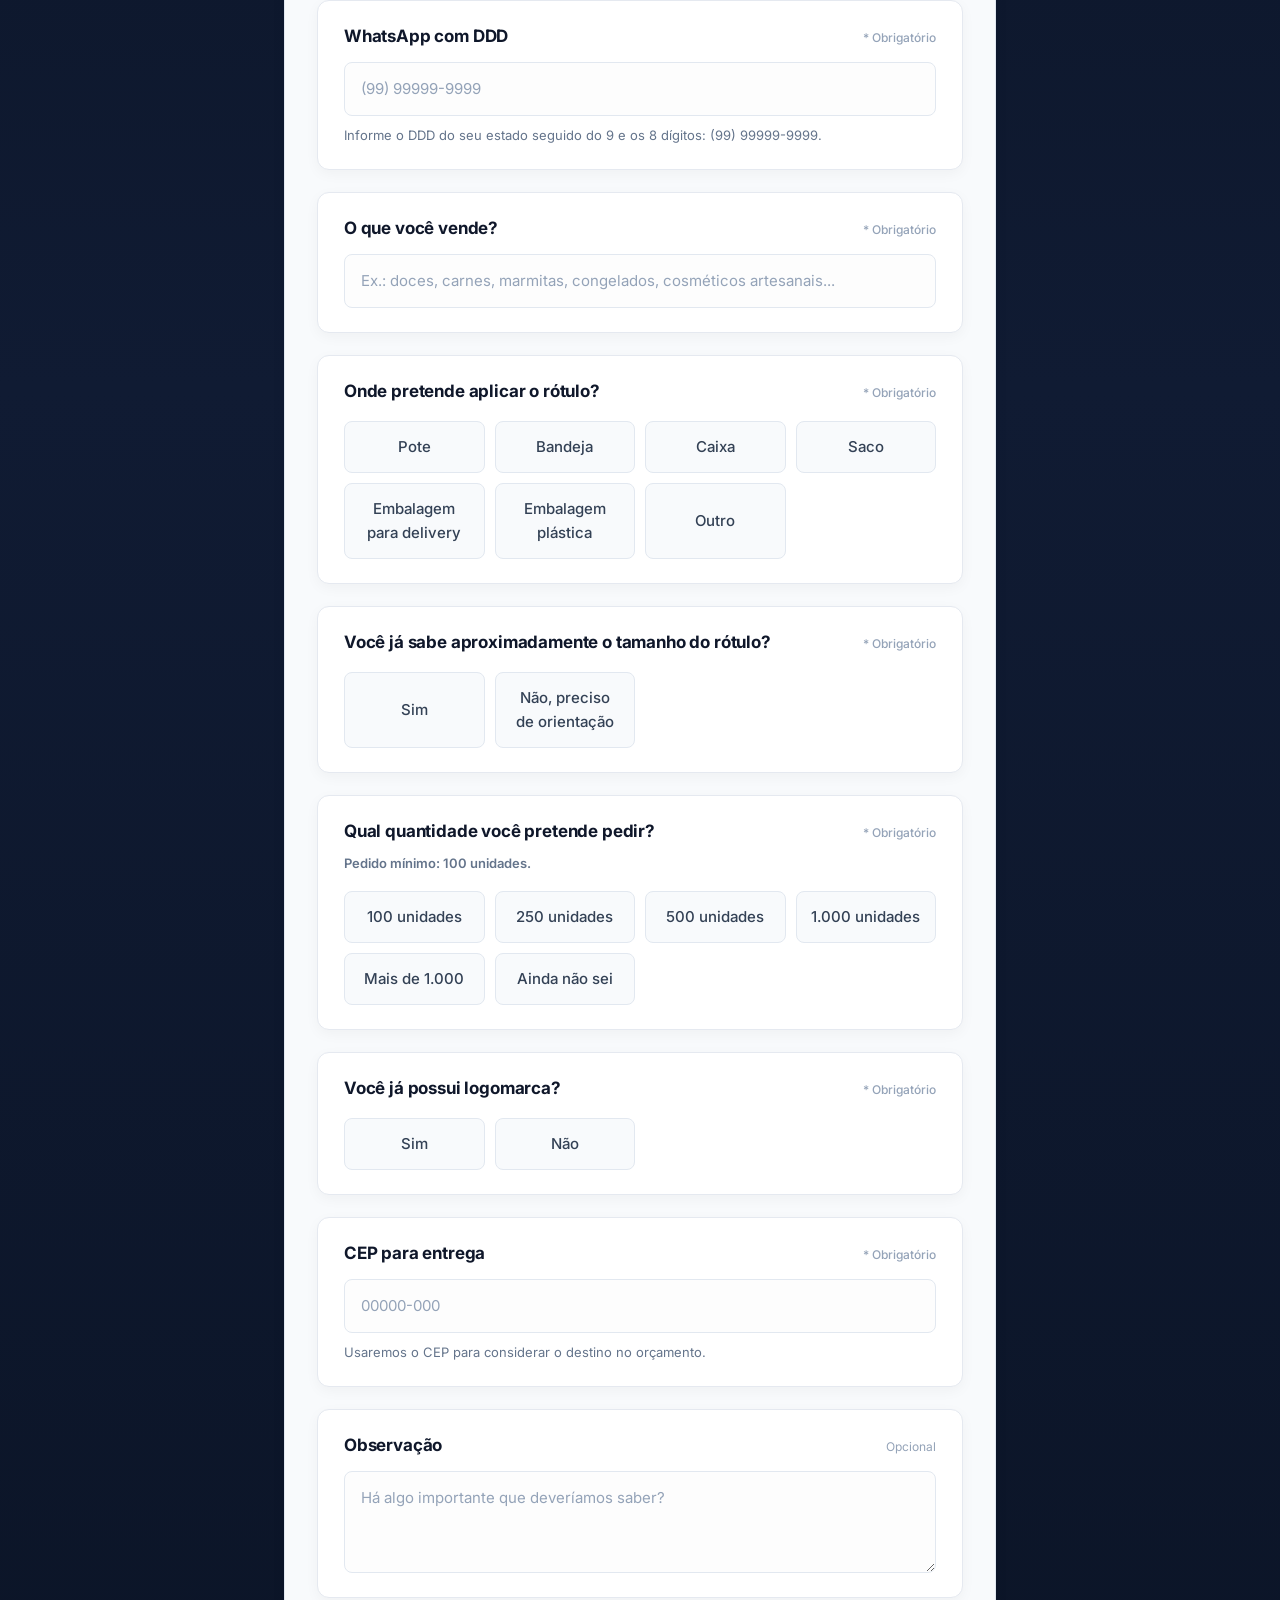
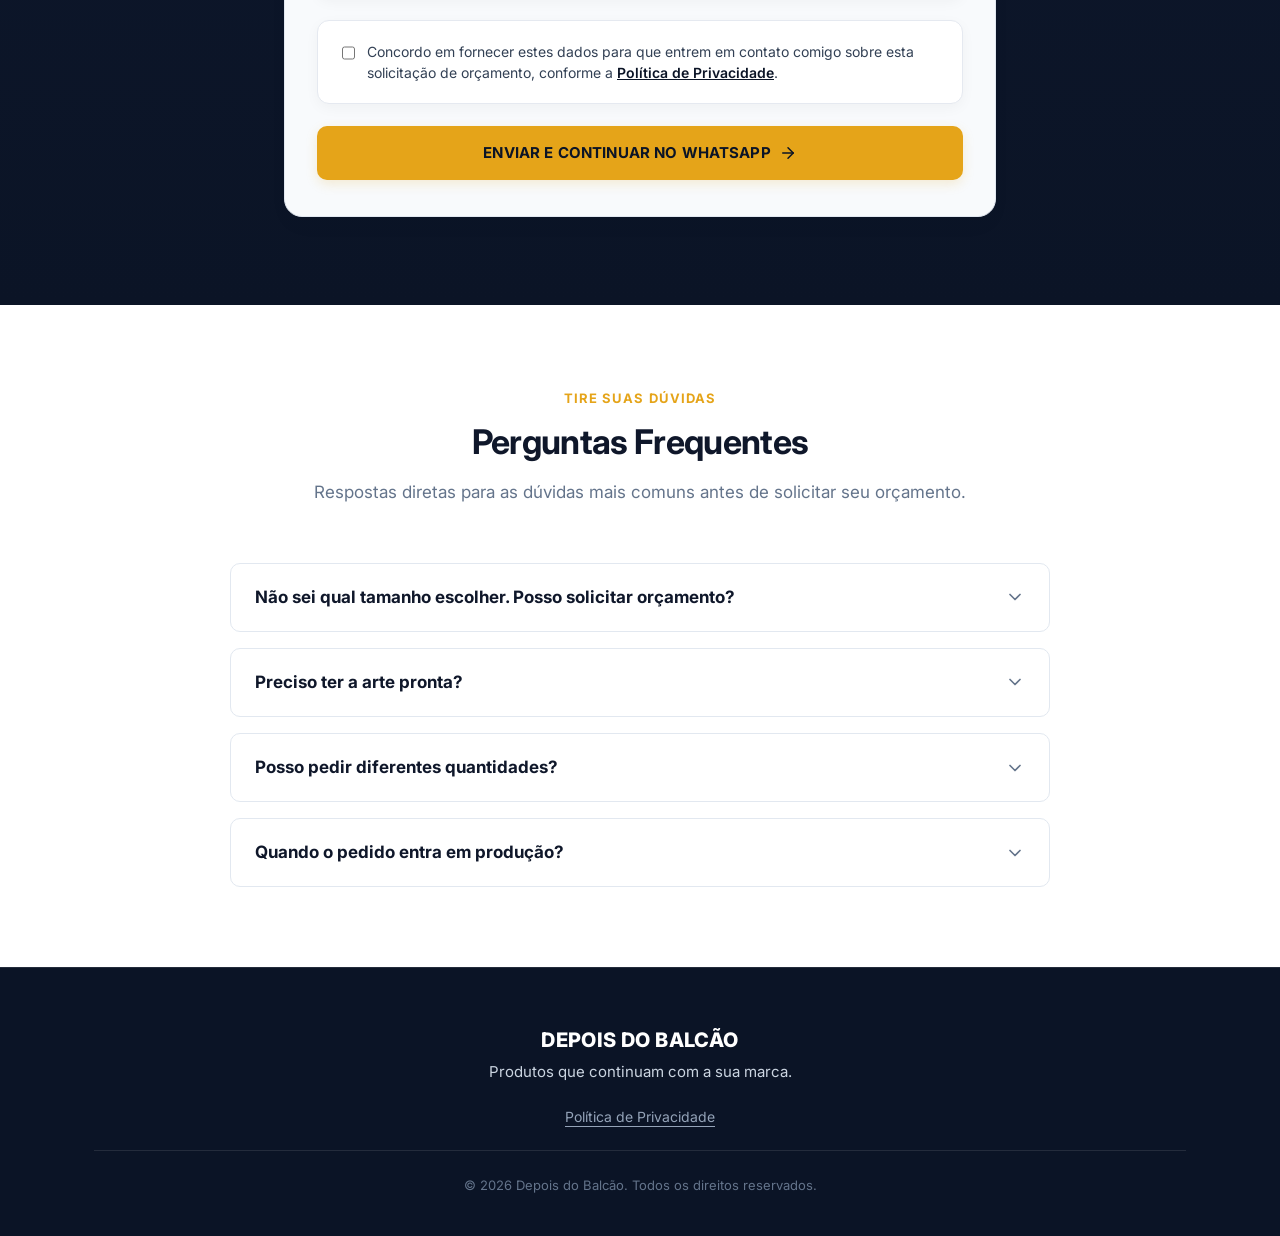
==== commit 65de155a: "Add files via upload" ====
--- a/index.html
+++ b/index.html
@@ -21,7 +21,7 @@
   <link href="https://fonts.googleapis.com/css2?family=Inter:wght@400;500;600;700;800&display=swap" rel="stylesheet">
   
   <!-- Estilos da Página -->
-  <link rel="stylesheet" href="css/style.css?v=5.0">
+  <link rel="stylesheet" href="css/style.css?v=6.0">
 
   <!-- ======================================================================
        TAGS DE ANALYTICS / PIXEL (PLACEHOLDERS)
--- a/css/style.css
+++ b/css/style.css
@@ -316,16 +316,29 @@
 .hero-action-group {
   display: flex;
   flex-direction: column;
-  align-items: flex-start;
+  align-items: center;
+  text-align: center;
+  width: 100%;
   gap: 0.625rem;
+  margin-top: 0.5rem;
+}
+
+.hero-cta {
+  align-self: center;
+  margin-left: auto;
+  margin-right: auto;
+  text-align: center;
 }
 
 .hero-microcopy {
   font-size: 0.8125rem;
   color: var(--brand-muted-light);
-  display: flex;
+  display: inline-flex;
   align-items: center;
+  justify-content: center;
+  text-align: center;
   gap: 0.375rem;
+  margin: 0 auto;
 }
 
 .hero-visual {
@@ -1298,8 +1311,17 @@
     font-size: 0.875rem;
   }
 
+  .hero-action-group {
+    align-items: center;
+    text-align: center;
+    width: 100%;
+  }
+
   .hero-action-group .btn {
     width: 100%;
+    max-width: 420px;
+    margin-left: auto;
+    margin-right: auto;
     padding: 0.9375rem 1rem;
     font-size: 0.9375rem;
   }
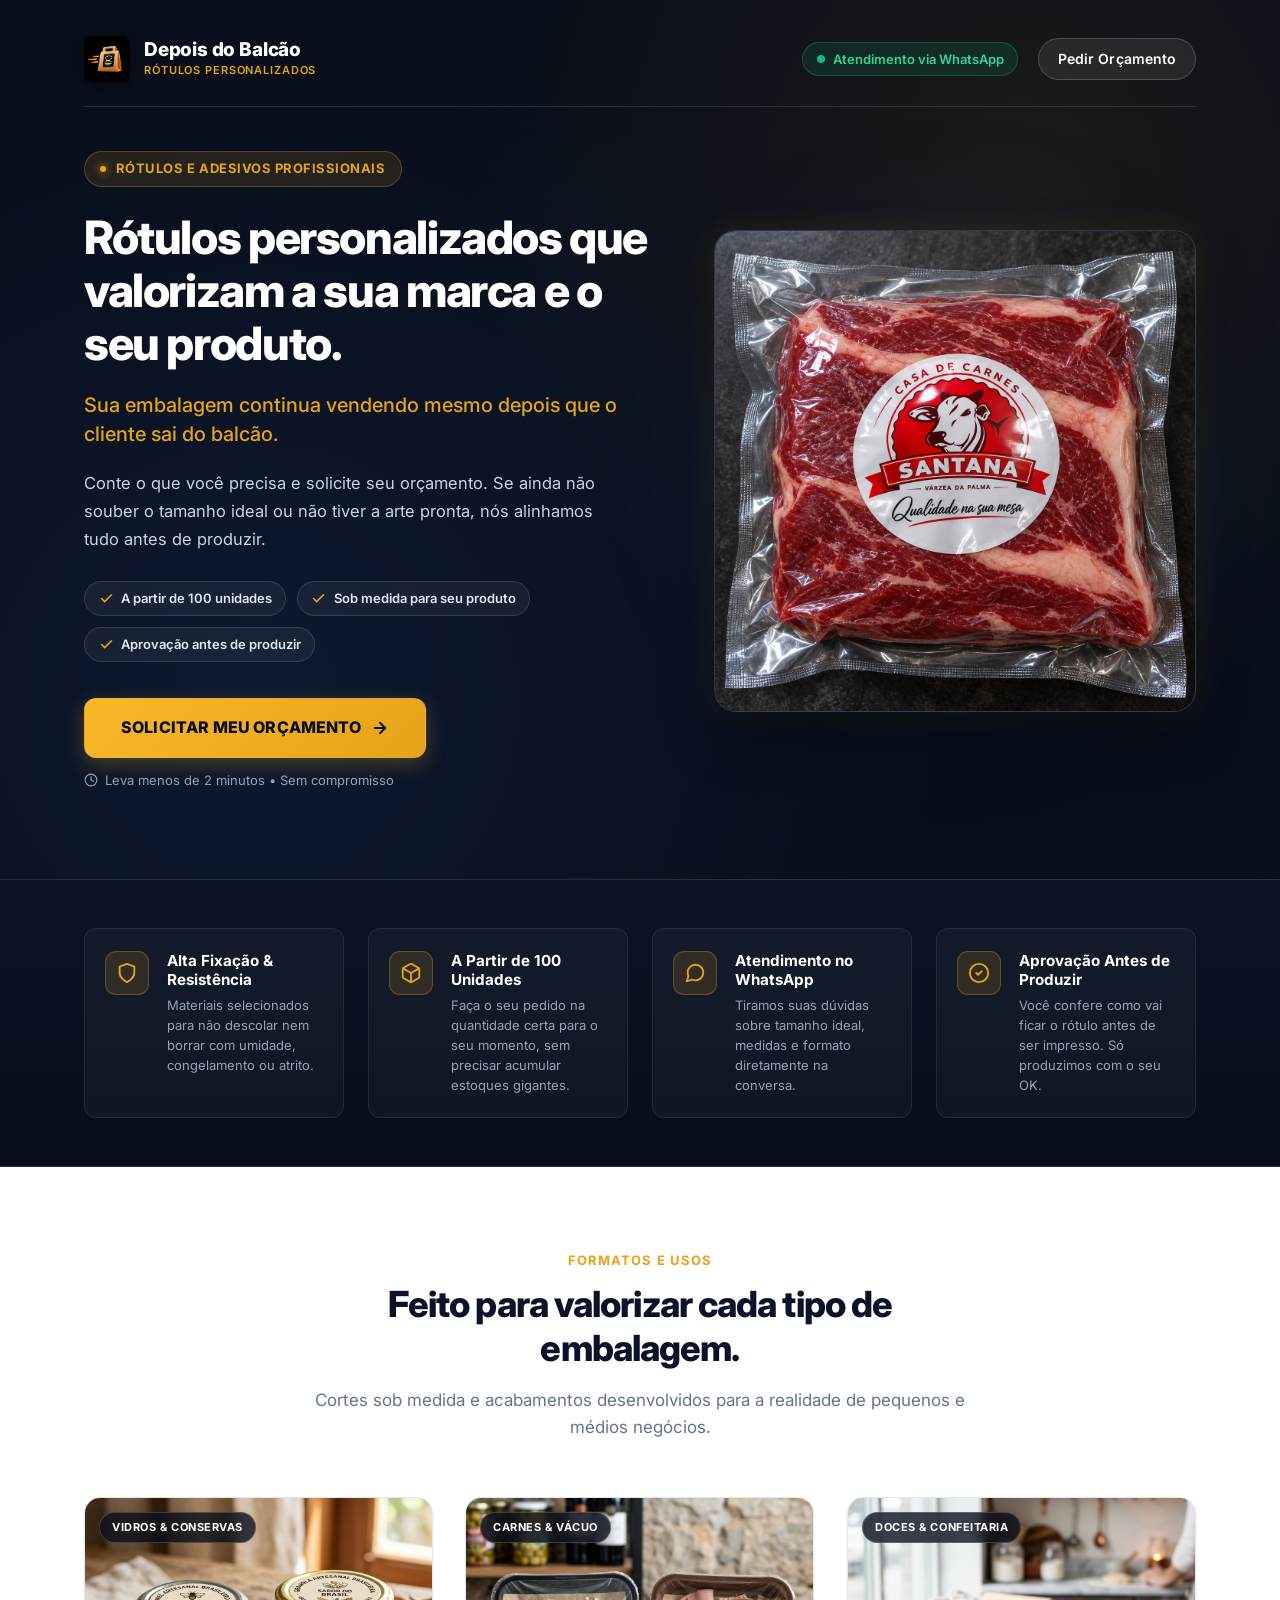
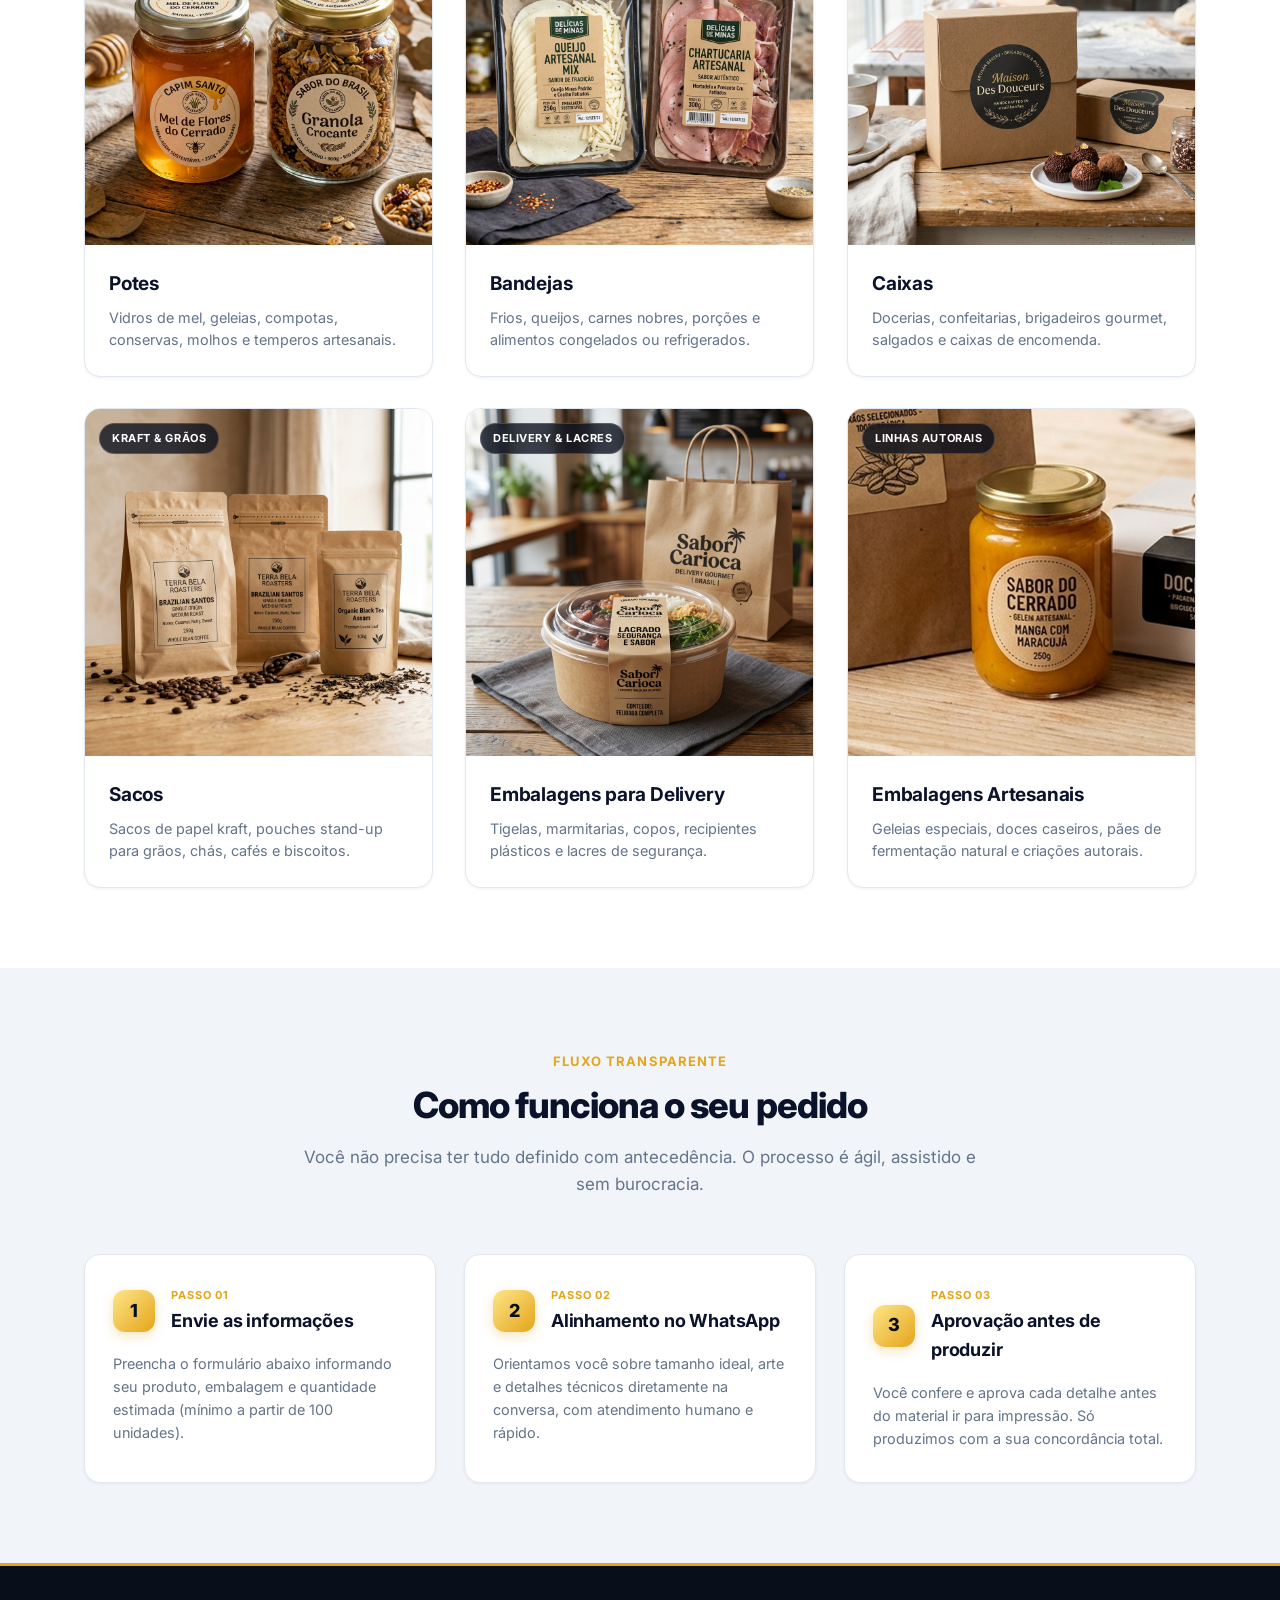
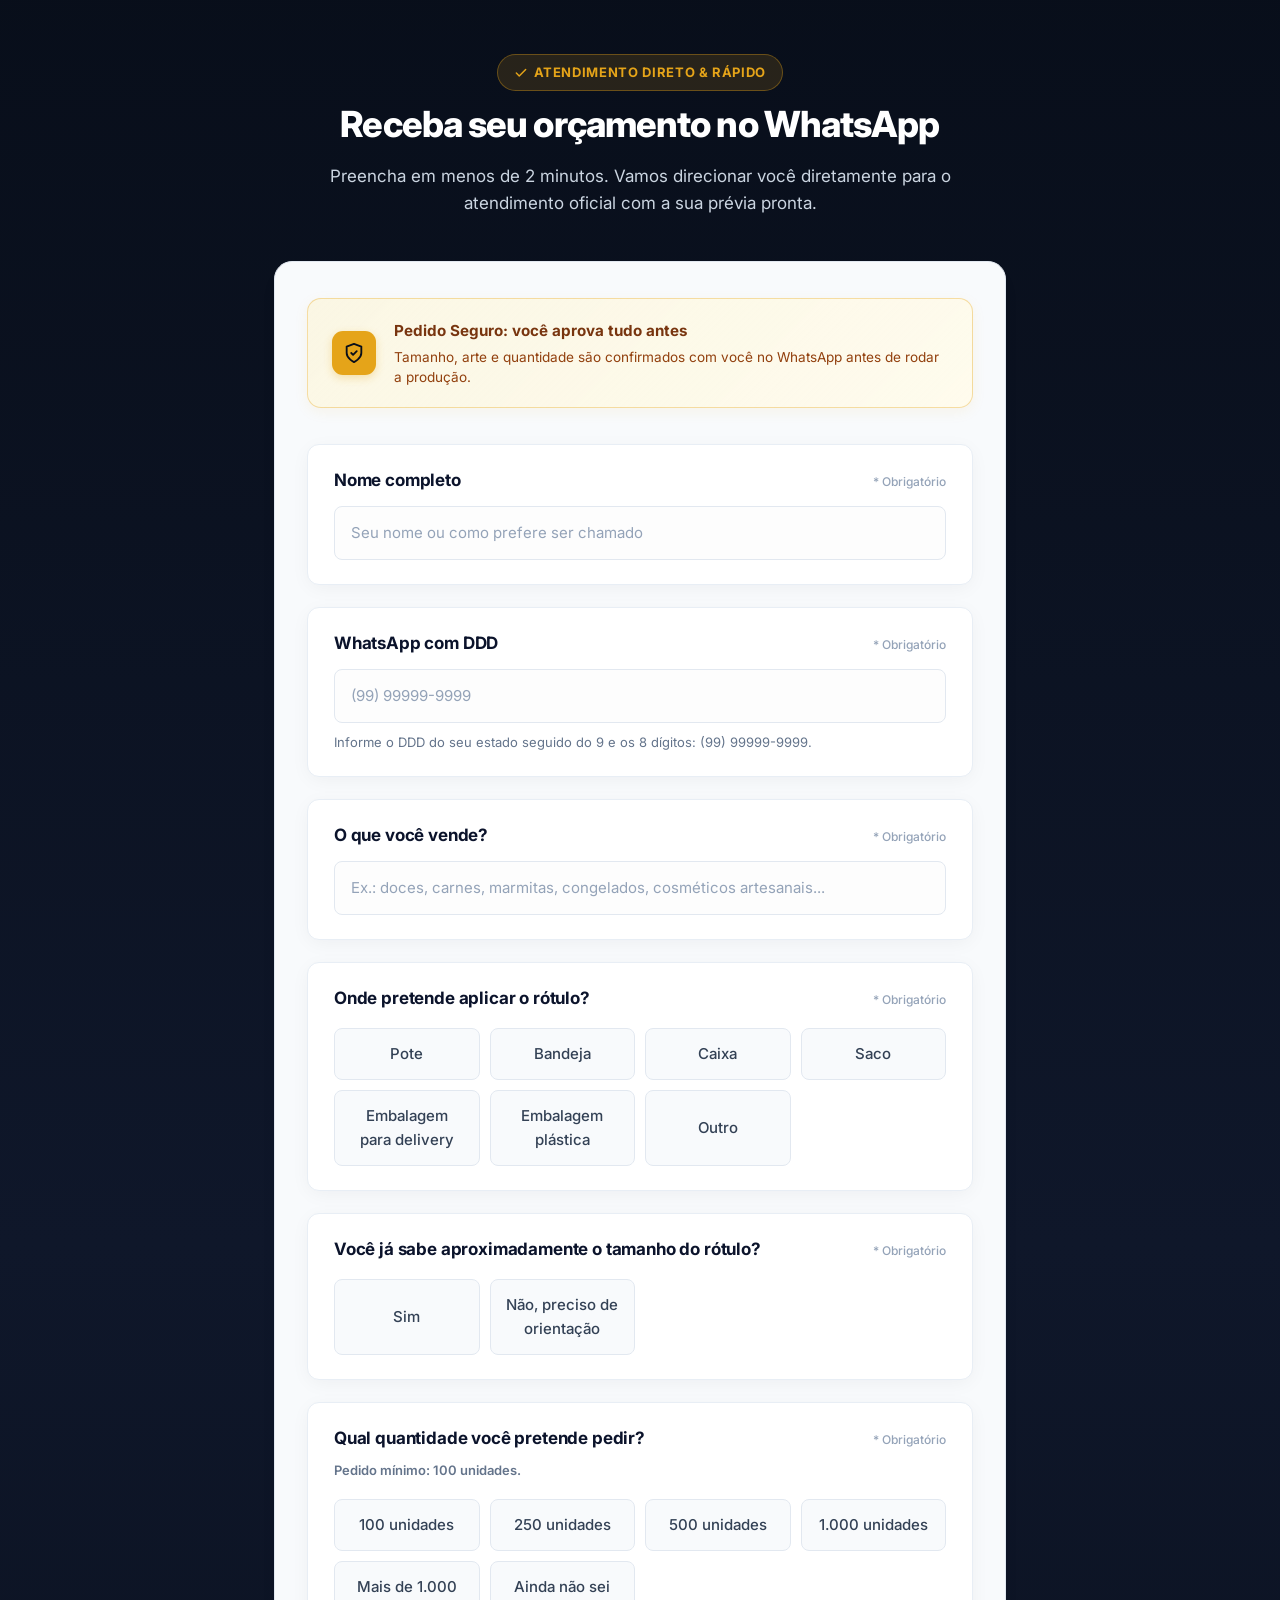
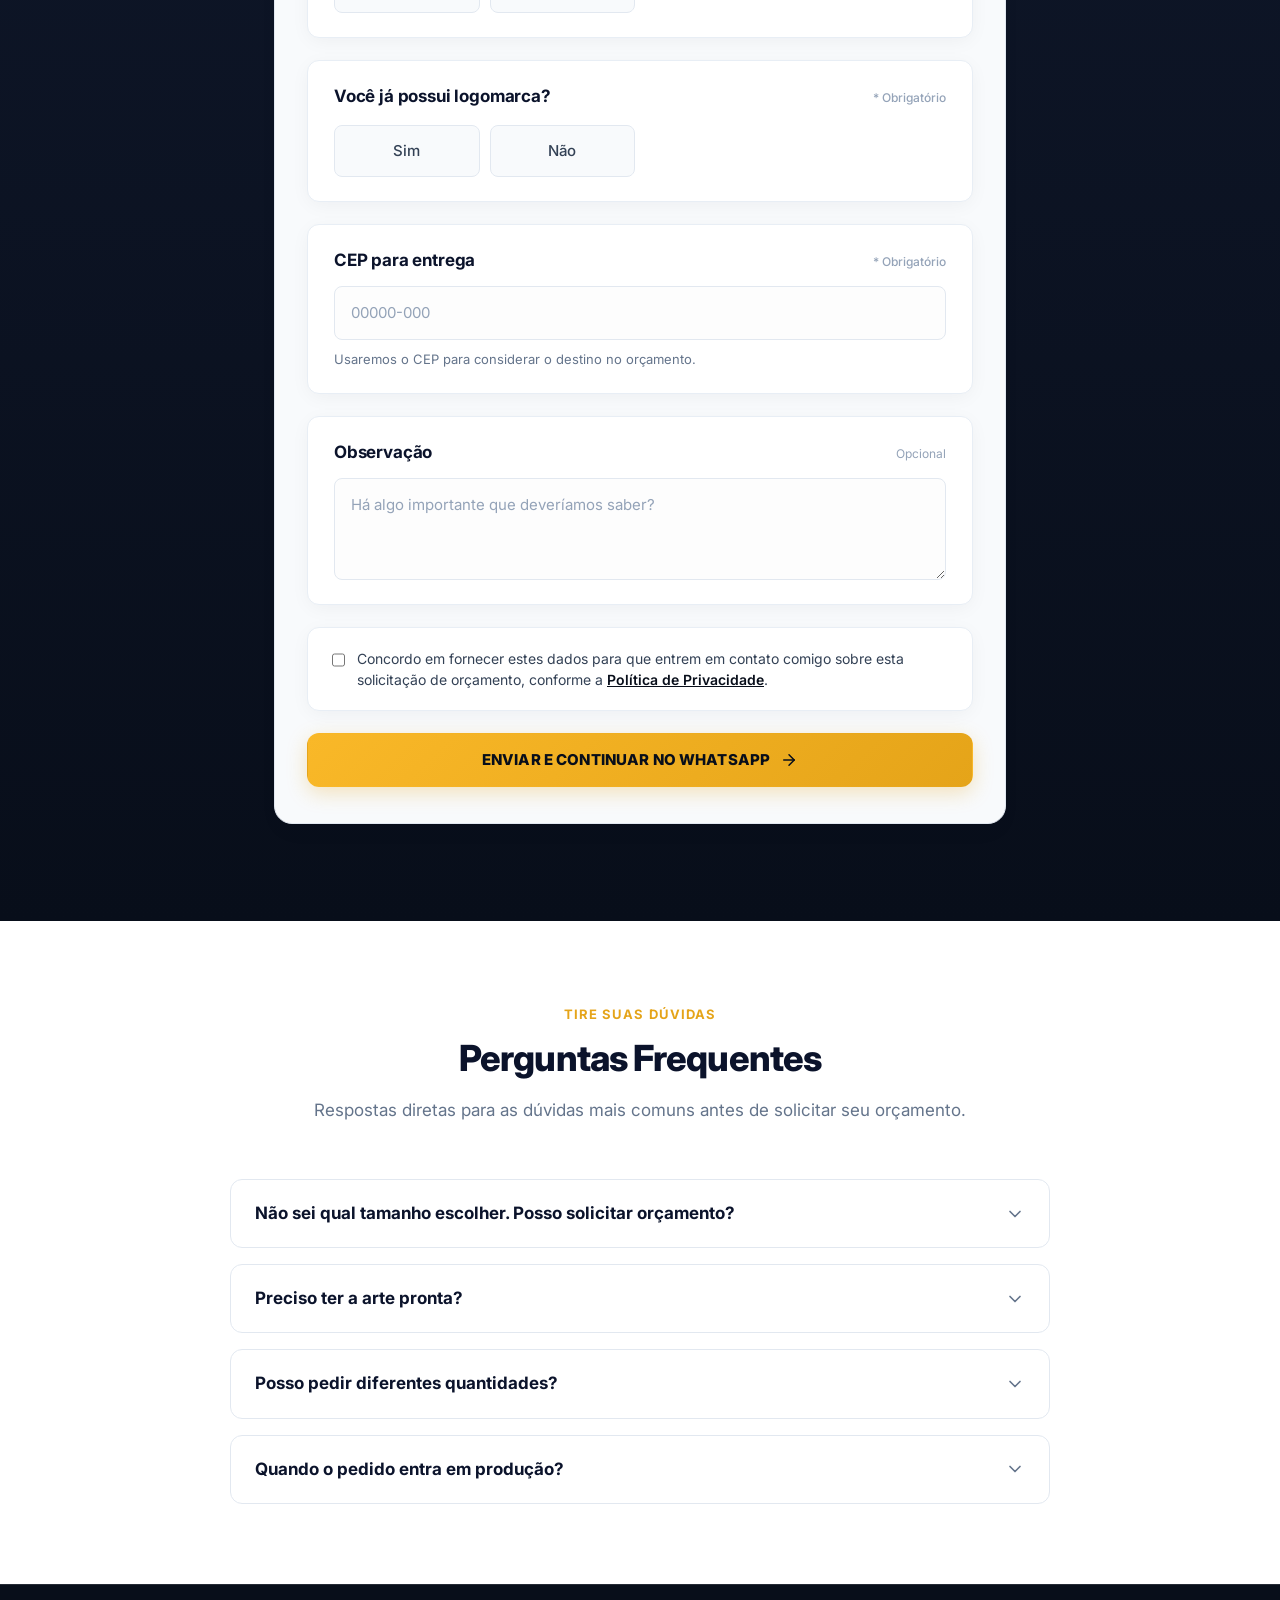
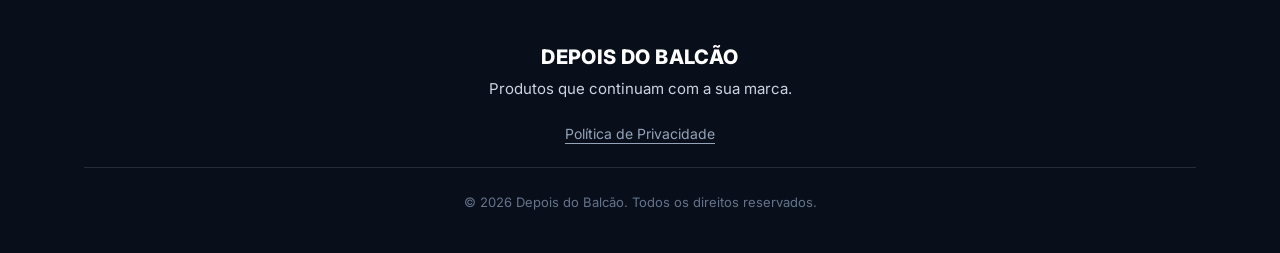
==== commit feb6cd0f: "Add files via upload" ====
--- a/index.html
+++ b/index.html
@@ -9,8 +9,8 @@
   <!-- Open Graph / Redes Sociais -->
   <meta property="og:type" content="website">
   <meta property="og:title" content="Rótulos Personalizados para Embalagens | Depois do Balcão">
-  <meta property="og:description" content="Sua marca continua presente mesmo depois que o produto sai do balcão. Rótulos e adesivos para pequenas e médias empresas.">
-  <meta property="og:image" content="assets/hero-packaging.jpg">
+  <meta property="og:description" content="Sua marca continua presente mesmo depois que o produto sai do balcão. Rótulos e adesivos profissionais para pequenas e médias empresas.">
+  <meta property="og:image" content="assets/carne-com-selo.png">
   
   <!-- Favicon -->
   <link rel="icon" type="image/png" href="assets/logo.png">
@@ -21,7 +21,7 @@
   <link href="https://fonts.googleapis.com/css2?family=Inter:wght@400;500;600;700;800&display=swap" rel="stylesheet">
   
   <!-- Estilos da Página -->
-  <link rel="stylesheet" href="css/style.css?v=6.0">
+  <link rel="stylesheet" href="css/style.css?v=7.0">
 
   <!-- ======================================================================
        TAGS DE ANALYTICS / PIXEL (PLACEHOLDERS)
@@ -39,7 +39,7 @@
     <section class="hero-section" aria-labelledby="hero-title">
       <div class="container">
         
-        <!-- Identificação da Marca Integrada no Topo (Livre de sobreposição) -->
+        <!-- Identificação da Marca Integrada no Topo com Status Ativo -->
         <div class="hero-brand-bar">
           <div class="brand-identity">
             <img src="assets/logo.png" alt="Logo Depois do Balcão" class="brand-logo-img" width="46" height="46">
@@ -48,46 +48,125 @@
               <span class="brand-descriptor">Rótulos Personalizados</span>
             </div>
           </div>
+
+          <div class="brand-bar-actions">
+            <div class="live-status-pill">
+              <span class="status-pulse-dot"></span>
+              <span>Atendimento via WhatsApp</span>
+            </div>
+            <a href="#formulario" class="btn btn--header-action" id="header-cta-btn">Pedir Orçamento</a>
+          </div>
         </div>
 
         <div class="hero-grid">
-          <div class="hero-content">
+          <div class="hero-content fade-in-trigger">
             <div class="hero-tagline">
-              <svg width="14" height="14" viewBox="0 0 24 24" fill="currentColor" aria-hidden="true">
-                <path d="M12 2L15.09 8.26L22 9.27L17 14.14L18.18 21.02L12 17.77L5.82 21.02L7 14.14L2 9.27L8.91 8.26L12 2Z"/>
-              </svg>
-              <span>Rótulos e Adesivos para Embalagens</span>
+              <span class="tagline-dot"></span>
+              <span>Rótulos e Adesivos Profissionais</span>
             </div>
             
             <h1 id="hero-title" class="hero-headline">
-              Rótulos personalizados para a embalagem do seu produto.
+              Rótulos personalizados que valorizam a sua marca e o seu produto.
             </h1>
             
             <p class="hero-subheadline">
-              Sua marca continua presente mesmo depois que o produto sai do balcão.
+              Sua embalagem continua vendendo mesmo depois que o cliente sai do balcão.
             </p>
             
             <p class="hero-body">
-              Conte o que você precisa e solicite um orçamento para o seu negócio. Se ainda não souber o tamanho ideal ou não tiver a arte pronta, isso pode ser definido antes da produção.
+              Conte o que você precisa e solicite seu orçamento. Se ainda não souber o tamanho ideal ou não tiver a arte pronta, nós alinhamos tudo antes de produzir.
             </p>
+
+            <!-- Pílulas de Destaque -->
+            <div class="hero-value-pills">
+              <div class="value-pill">
+                <svg width="15" height="15" viewBox="0 0 24 24" fill="none" stroke="currentColor" stroke-width="2.5" stroke-linecap="round" stroke-linejoin="round" aria-hidden="true"><polyline points="20 6 9 17 4 12"/></svg>
+                <span>A partir de 100 unidades</span>
+              </div>
+              <div class="value-pill">
+                <svg width="15" height="15" viewBox="0 0 24 24" fill="none" stroke="currentColor" stroke-width="2.5" stroke-linecap="round" stroke-linejoin="round" aria-hidden="true"><polyline points="20 6 9 17 4 12"/></svg>
+                <span>Sob medida para seu produto</span>
+              </div>
+              <div class="value-pill">
+                <svg width="15" height="15" viewBox="0 0 24 24" fill="none" stroke="currentColor" stroke-width="2.5" stroke-linecap="round" stroke-linejoin="round" aria-hidden="true"><polyline points="20 6 9 17 4 12"/></svg>
+                <span>Aprovação antes de produzir</span>
+              </div>
+            </div>
             
             <div class="hero-action-group">
               <a href="#formulario" class="btn btn--primary hero-cta" id="hero-cta-btn">
-                SOLICITAR MEU ORÇAMENTO
+                <span>SOLICITAR MEU ORÇAMENTO</span>
+                <svg width="18" height="18" viewBox="0 0 24 24" fill="none" stroke="currentColor" stroke-width="2.5" stroke-linecap="round" stroke-linejoin="round" aria-hidden="true">
+                  <line x1="5" y1="12" x2="19" y2="12"></line>
+                  <polyline points="12 5 19 12 12 19"></polyline>
+                </svg>
               </a>
               <span class="hero-microcopy">
                 <svg width="14" height="14" viewBox="0 0 24 24" fill="none" stroke="currentColor" stroke-width="2" stroke-linecap="round" stroke-linejoin="round" aria-hidden="true">
                   <circle cx="12" cy="12" r="10"></circle>
                   <polyline points="12 6 12 12 16 14"></polyline>
                 </svg>
-                Leva menos de 2 minutos.
+                Leva menos de 2 minutos • Sem compromisso
               </span>
             </div>
           </div>
 
-          <div class="hero-visual">
+          <div class="hero-visual fade-in-trigger">
+            <div class="hero-visual-glow"></div>
             <div class="hero-image-wrapper">
-              <img src="assets/hero-packaging.jpg" alt="Exemplos de embalagens com rótulos personalizados: saco kraft, pote de vidro, caixa de doces e pote transparente" class="hero-image" width="600" height="448">
+              <picture>
+                <source srcset="assets/carne-com-selo.jpg" type="image/jpeg">
+                <img src="assets/carne-com-selo.png" alt="Embalagem a vácuo com rótulo adesivo personalizado de alto padrão Casa de Carnes Santana" class="hero-image" width="600" height="600" fetchpriority="high">
+              </picture>
+            </div>
+          </div>
+        </div>
+      </div>
+    </section>
+
+    <!-- ====================================================================
+         SEÇÃO — PADRÃO DE QUALIDADE GRÁFICA & CONFIANÇA
+         ==================================================================== -->
+    <section class="section-trust-bar" aria-label="Diferenciais de Qualidade">
+      <div class="container">
+        <div class="trust-grid">
+          <div class="trust-card fade-in-trigger">
+            <div class="trust-icon-box">
+              <svg width="22" height="22" viewBox="0 0 24 24" fill="none" stroke="currentColor" stroke-width="2" stroke-linecap="round" stroke-linejoin="round"><path d="M12 22s8-4 8-10V5l-8-3-8 3v7c0 6 8 10 8 10z"/></svg>
+            </div>
+            <div class="trust-content">
+              <h3 class="trust-title">Alta Fixação & Resistência</h3>
+              <p class="trust-desc">Materiais selecionados para não descolar nem borrar com umidade, congelamento ou atrito.</p>
+            </div>
+          </div>
+
+          <div class="trust-card fade-in-trigger">
+            <div class="trust-icon-box">
+              <svg width="22" height="22" viewBox="0 0 24 24" fill="none" stroke="currentColor" stroke-width="2" stroke-linecap="round" stroke-linejoin="round"><path d="M21 16V8a2 2 0 0 0-1-1.73l-7-4a2 2 0 0 0-2 0l-7 4A2 2 0 0 0 3 8v8a2 2 0 0 0 1 1.73l7 4a2 2 0 0 0 2 0l7-4A2 2 0 0 0 21 16z"/><polyline points="3.27 6.96 12 12.01 20.73 6.96"/><line x1="12" y1="22.08" x2="12" y2="12"/></svg>
+            </div>
+            <div class="trust-content">
+              <h3 class="trust-title">A Partir de 100 Unidades</h3>
+              <p class="trust-desc">Faça o seu pedido na quantidade certa para o seu momento, sem precisar acumular estoques gigantes.</p>
+            </div>
+          </div>
+
+          <div class="trust-card fade-in-trigger">
+            <div class="trust-icon-box">
+              <svg width="22" height="22" viewBox="0 0 24 24" fill="none" stroke="currentColor" stroke-width="2" stroke-linecap="round" stroke-linejoin="round"><path d="M21 11.5a8.38 8.38 0 0 1-.9 3.8 8.5 8.5 0 0 1-7.6 4.7 8.38 8.38 0 0 1-3.8-.9L3 21l1.9-5.7a8.38 8.38 0 0 1-.9-3.8 8.5 8.5 0 0 1 4.7-7.6 8.38 8.38 0 0 1 3.8-.9h.5a8.48 8.48 0 0 1 8 8v.5z"/></svg>
+            </div>
+            <div class="trust-content">
+              <h3 class="trust-title">Atendimento no WhatsApp</h3>
+              <p class="trust-desc">Tiramos suas dúvidas sobre tamanho ideal, medidas e formato diretamente na conversa.</p>
+            </div>
+          </div>
+
+          <div class="trust-card fade-in-trigger">
+            <div class="trust-icon-box">
+              <svg width="22" height="22" viewBox="0 0 24 24" fill="none" stroke="currentColor" stroke-width="2" stroke-linecap="round" stroke-linejoin="round"><circle cx="12" cy="12" r="10"/><path d="m9 12 2 2 4-4"/></svg>
+            </div>
+            <div class="trust-content">
+              <h3 class="trust-title">Aprovação Antes de Produzir</h3>
+              <p class="trust-desc">Você confere como vai ficar o rótulo antes de ser impresso. Só produzimos com o seu OK.</p>
             </div>
           </div>
         </div>
@@ -99,20 +178,21 @@
          ==================================================================== -->
     <section class="section section--white" aria-labelledby="aplicacoes-title">
       <div class="container">
-        <div class="section-header">
+        <div class="section-header fade-in-trigger">
           <span class="section-tag">Formatos e Usos</span>
           <h2 id="aplicacoes-title" class="section-title">
-            Feito para diferentes tipos de embalagem.
+            Feito para valorizar cada tipo de embalagem.
           </h2>
           <p class="section-subtitle">
-            Desenvolvido para atender a variedade de materiais e formatos utilizados por pequenos negócios brasileiros.
+            Cortes sob medida e acabamentos desenvolvidos para a realidade de pequenos e médios negócios.
           </p>
         </div>
 
         <div class="applications-grid">
           <!-- 1. Potes -->
-          <article class="app-card">
+          <article class="app-card fade-in-trigger">
             <div class="app-card-media">
+              <span class="app-card-badge">Vidros & Conservas</span>
               <img src="assets/app-potes.jpg" alt="Potes de vidro para mel e granola com rótulos personalizados" class="app-card-img" loading="lazy" width="380" height="380">
             </div>
             <div class="app-card-content">
@@ -122,8 +202,9 @@
           </article>
 
           <!-- 2. Bandejas -->
-          <article class="app-card">
+          <article class="app-card fade-in-trigger">
             <div class="app-card-media">
+              <span class="app-card-badge">Carnes & Vácuo</span>
               <img src="assets/app-bandejas.jpg" alt="Bandejas seladas para frios, queijos e carnes com rótulo adesivo" class="app-card-img" loading="lazy" width="380" height="380">
             </div>
             <div class="app-card-content">
@@ -133,8 +214,9 @@
           </article>
 
           <!-- 3. Caixas -->
-          <article class="app-card">
+          <article class="app-card fade-in-trigger">
             <div class="app-card-media">
+              <span class="app-card-badge">Doces & Confeitaria</span>
               <img src="assets/app-caixas.jpg" alt="Caixas de confeitaria e doces finos com lacres e rótulos personalizados" class="app-card-img" loading="lazy" width="380" height="380">
             </div>
             <div class="app-card-content">
@@ -144,8 +226,9 @@
           </article>
 
           <!-- 4. Sacos Kraft -->
-          <article class="app-card">
+          <article class="app-card fade-in-trigger">
             <div class="app-card-media">
+              <span class="app-card-badge">Kraft & Grãos</span>
               <img src="assets/app-sacos.jpg" alt="Sacos kraft e pouches de café com adesivos de identificação" class="app-card-img" loading="lazy" width="380" height="380">
             </div>
             <div class="app-card-content">
@@ -155,8 +238,9 @@
           </article>
 
           <!-- 5. Embalagens para Delivery -->
-          <article class="app-card">
+          <article class="app-card fade-in-trigger">
             <div class="app-card-media">
+              <span class="app-card-badge">Delivery & Lacres</span>
               <img src="assets/app-delivery.jpg" alt="Embalagens descartáveis para delivery lacradas com rótulo adesivo" class="app-card-img" loading="lazy" width="380" height="380">
             </div>
             <div class="app-card-content">
@@ -166,8 +250,9 @@
           </article>
 
           <!-- 6. Embalagens Artesanais -->
-          <article class="app-card">
+          <article class="app-card fade-in-trigger">
             <div class="app-card-media">
+              <span class="app-card-badge">Linhas Autorais</span>
               <img src="assets/app-artesanais.jpg" alt="Embalagem de produto artesanal com rótulo frontal estilizado" class="app-card-img" loading="lazy" width="380" height="380">
             </div>
             <div class="app-card-content">
@@ -184,44 +269,53 @@
          ==================================================================== -->
     <section class="section section--subtle" aria-labelledby="processo-title">
       <div class="container">
-        <div class="section-header">
+        <div class="section-header fade-in-trigger">
           <span class="section-tag">Fluxo Transparente</span>
           <h2 id="processo-title" class="section-title">
             Como funciona o seu pedido
           </h2>
           <p class="section-subtitle">
-            Você não precisa ter tudo definido com antecedência. O processo é ágil e assistido.
+            Você não precisa ter tudo definido com antecedência. O processo é ágil, assistido e sem burocracia.
           </p>
         </div>
 
         <div class="process-grid-streamlined">
-          <div class="process-card-streamlined">
+          <div class="process-card-streamlined fade-in-trigger">
             <div class="process-step-header">
               <span class="process-num-badge">1</span>
-              <h3 class="process-card-title">Envie as informações</h3>
+              <div>
+                <span class="process-step-indicator">Passo 01</span>
+                <h3 class="process-card-title">Envie as informações</h3>
+              </div>
             </div>
             <p class="process-card-text">
-              Preencha o formulário abaixo informando seu produto, embalagem e quantidade estimada (mínimo de 100 unidades).
+              Preencha o formulário abaixo informando seu produto, embalagem e quantidade estimada (mínimo a partir de 100 unidades).
             </p>
           </div>
 
-          <div class="process-card-streamlined">
+          <div class="process-card-streamlined fade-in-trigger">
             <div class="process-step-header">
               <span class="process-num-badge">2</span>
-              <h3 class="process-card-title">Alinhamento no WhatsApp</h3>
+              <div>
+                <span class="process-step-indicator">Passo 02</span>
+                <h3 class="process-card-title">Alinhamento no WhatsApp</h3>
+              </div>
             </div>
             <p class="process-card-text">
-              Orientamos você sobre tamanho ideal, arte e detalhes técnicos diretamente na conversa, sem burocracia.
+              Orientamos você sobre tamanho ideal, arte e detalhes técnicos diretamente na conversa, com atendimento humano e rápido.
             </p>
           </div>
 
-          <div class="process-card-streamlined">
+          <div class="process-card-streamlined fade-in-trigger">
             <div class="process-step-header">
               <span class="process-num-badge">3</span>
-              <h3 class="process-card-title">Aprovação antes de produzir</h3>
+              <div>
+                <span class="process-step-indicator">Passo 03</span>
+                <h3 class="process-card-title">Aprovação antes de produzir</h3>
+              </div>
             </div>
             <p class="process-card-text">
-              Você confere e aprova cada detalhe antes do material ir para impressão. Só produzimos com a sua concordância.
+              Você confere e aprova cada detalhe antes do material ir para impressão. Só produzimos com a sua concordância total.
             </p>
           </div>
         </div>
@@ -233,32 +327,34 @@
          ==================================================================== -->
     <section class="section section--form-highlight" id="formulario" aria-labelledby="form-title">
       <div class="container form-section-wrapper">
-        <div class="section-header form-highlight-header">
+        <div class="section-header form-highlight-header fade-in-trigger">
           <span class="section-tag section-tag--gold">
-            <svg width="14" height="14" viewBox="0 0 24 24" fill="currentColor" aria-hidden="true" style="margin-right: 0.25rem;">
-              <polygon points="12 2 15.09 8.26 22 9.27 17 14.14 18.18 21.02 12 17.77 5.82 21.02 7 14.14 2 9.27 8.91 8.26 12 2"></polygon>
+            <svg width="14" height="14" viewBox="0 0 24 24" fill="none" stroke="currentColor" stroke-width="2.5" stroke-linecap="round" stroke-linejoin="round" aria-hidden="true" style="margin-right: 0.35rem;">
+              <polyline points="20 6 9 17 4 12"></polyline>
             </svg>
-            Solicitação Rápida
+            Atendimento Direto & Rápido
           </span>
           <h2 id="form-title" class="section-title section-title--white">
             Receba seu orçamento no WhatsApp
           </h2>
           <p class="section-subtitle section-subtitle--light">
-            Preencha em menos de 2 minutos. Vamos direcionar você diretamente para o atendimento oficial.
+            Preencha em menos de 2 minutos. Vamos direcionar você diretamente para o atendimento oficial com a sua prévia pronta.
           </p>
         </div>
 
         <!-- Container do Formulário -->
-        <div class="form-card form-card--highlight">
-          <!-- Bloco de Redução de Medo / Segurança Integrado -->
+        <div class="form-card form-card--highlight fade-in-trigger">
+          <!-- Bloco de Redução de Medo / Segurança Integrado de Alto Padrão -->
           <div class="form-security-card" role="note">
-            <svg class="security-icon" viewBox="0 0 24 24" fill="none" stroke="currentColor" stroke-width="2" stroke-linecap="round" stroke-linejoin="round" aria-hidden="true">
-              <path d="M12 22s8-4 8-10V5l-8-3-8 3v7c0 6 8 10 8 10z"/>
-              <path d="m9 12 2 2 4-4"/>
-            </svg>
+            <div class="security-badge-icon">
+              <svg class="security-icon" viewBox="0 0 24 24" fill="none" stroke="currentColor" stroke-width="2" stroke-linecap="round" stroke-linejoin="round" aria-hidden="true">
+                <path d="M12 22s8-4 8-10V5l-8-3-8 3v7c0 6 8 10 8 10z"/>
+                <path d="m9 12 2 2 4-4"/>
+              </svg>
+            </div>
             <div class="security-content">
-              <h4>Pedido seguro: aprovamos todos os detalhes antes da produção.</h4>
-              <p>Tamanho, layout e quantidade são confirmados com você no WhatsApp antes de rodar o material.</p>
+              <h4>Pedido Seguro: você aprova tudo antes</h4>
+              <p>Tamanho, arte e quantidade são confirmados com você no WhatsApp antes de rodar a produção.</p>
             </div>
           </div>
           <!-- Espaço reservado para Embed Tally (caso configurado em js/config.js) -->
@@ -505,7 +601,7 @@
          ==================================================================== -->
     <section class="section section--white" aria-labelledby="faq-title">
       <div class="container">
-        <div class="section-header">
+        <div class="section-header fade-in-trigger">
           <span class="section-tag">Tire Suas Dúvidas</span>
           <h2 id="faq-title" class="section-title">
             Perguntas Frequentes
@@ -515,7 +611,7 @@
           </p>
         </div>
 
-        <div class="faq-accordion" role="region" aria-label="Perguntas Frequentes">
+        <div class="faq-accordion fade-in-trigger" role="region" aria-label="Perguntas Frequentes">
           <!-- Item 1 -->
           <div class="faq-item">
             <button type="button" class="faq-question-btn" aria-expanded="false">
--- a/css/style.css
+++ b/css/style.css
@@ -4,46 +4,55 @@
    ========================================================================== */
 
 :root {
-  /* Cores da Marca */
-  --brand-navy: #0B1426;
-  --brand-navy-surface: #101B33;
-  --brand-navy-card: #142240;
-  --brand-navy-light: #1E2D4A;
+  /* Cores da Marca e Sofisticação */
+  --brand-navy: #080E1A;
+  --brand-navy-surface: #0F172A;
+  --brand-navy-card: #131F37;
+  --brand-navy-light: #1E2D4D;
+  --brand-navy-border: rgba(255, 255, 255, 0.12);
+
   --brand-yellow: #E5A419;
-  --brand-yellow-hover: #CC8F12;
-  --brand-yellow-glow: rgba(229, 164, 25, 0.18);
+  --brand-yellow-hover: #D4920E;
+  --brand-yellow-glow: rgba(229, 164, 25, 0.28);
+  --brand-yellow-subtle: rgba(229, 164, 25, 0.12);
   --brand-yellow-bg: #FFFBEB;
-  
+
+  --brand-gold-gradient: linear-gradient(135deg, #FDE68A 0%, #E5A419 60%, #B47805 100%);
+  --brand-glow-radial: radial-gradient(circle at center, rgba(229, 164, 25, 0.18) 0%, transparent 70%);
+
   /* Neutros e Superfície */
   --brand-white: #FFFFFF;
   --brand-background: #F8FAFC;
   --brand-surface: #FFFFFF;
   --brand-surface-subtle: #F1F5F9;
-  
+  --brand-surface-elevated: #FFFFFF;
+
   /* Tipografia */
-  --brand-text: #0F172A;
+  --brand-text: #0B132B;
   --brand-text-secondary: #334155;
   --brand-muted: #64748B;
   --brand-muted-light: #94A3B8;
-  
-  /* Bordas e Sombras */
+
+  /* Bordas e Sombras de Alta Percepção */
   --brand-border: #E2E8F0;
-  --brand-border-subtle: #E5E9F0;
+  --brand-border-subtle: #E8EEF5;
   --brand-border-hover: #CBD5E1;
-  --brand-navy-border: rgba(255, 255, 255, 0.1);
-  --shadow-subtle-card: 0 4px 14px rgba(0, 0, 0, 0.04);
-  --shadow-sm: 0 1px 2px 0 rgba(0, 0, 0, 0.05);
-  --shadow-md: 0 4px 6px -1px rgba(0, 0, 0, 0.07), 0 2px 4px -2px rgba(0, 0, 0, 0.05);
-  --shadow-lg: 0 12px 24px -4px rgba(0, 0, 0, 0.08), 0 4px 6px -4px rgba(0, 0, 0, 0.03);
-  
+  --shadow-subtle-card: 0 4px 20px -2px rgba(11, 20, 38, 0.05);
+  --shadow-sm: 0 1px 3px 0 rgba(0, 0, 0, 0.06);
+  --shadow-md: 0 6px 18px -2px rgba(11, 20, 38, 0.08), 0 2px 6px -2px rgba(11, 20, 38, 0.04);
+  --shadow-lg: 0 20px 35px -5px rgba(11, 20, 38, 0.10), 0 8px 12px -6px rgba(11, 20, 38, 0.05);
+  --shadow-luxury: 0 25px 60px -15px rgba(0, 0, 0, 0.65), 0 0 35px rgba(229, 164, 25, 0.12);
+
   /* Medidas Estruturais */
-  --max-width: 1140px;
-  --radius-sm: 6px;
-  --radius-md: 10px;
-  --radius-lg: 14px;
+  --max-width: 1160px;
+  --radius-sm: 8px;
+  --radius-md: 12px;
+  --radius-lg: 18px;
+  --radius-xl: 24px;
   --radius-pill: 9999px;
-  --transition: all 0.2s ease-in-out;
-  
+  --transition: all 0.22s cubic-bezier(0.16, 1, 0.3, 1);
+  --transition-smooth: all 0.35s cubic-bezier(0.16, 1, 0.3, 1);
+
   /* Tipografia */
   --font-sans: 'Inter', -apple-system, BlinkMacSystemFont, 'Segoe UI', Roboto, Helvetica, Arial, sans-serif;
 }
@@ -119,7 +128,7 @@
 /* Tipografia e Títulos */
 .section-header {
   text-align: center;
-  max-width: 680px;
+  max-width: 700px;
   margin: 0 auto 3.5rem auto;
 }
 
@@ -134,11 +143,11 @@
 }
 
 .section-title {
-  font-size: 2.125rem;
-  font-weight: 700;
-  line-height: 1.25;
+  font-size: 2.25rem;
+  font-weight: 800;
+  line-height: 1.22;
   color: var(--brand-text);
-  letter-spacing: -0.02em;
+  letter-spacing: -0.025em;
 }
 
 .section--navy .section-title {
@@ -161,28 +170,49 @@
   display: inline-flex;
   align-items: center;
   justify-content: center;
-  gap: 0.5rem;
+  gap: 0.625rem;
   font-size: 0.9375rem;
   font-weight: 700;
   letter-spacing: 0.01em;
-  padding: 0.875rem 1.75rem;
+  padding: 0.875rem 1.875rem;
   border-radius: var(--radius-md);
   border: 1px solid transparent;
   cursor: pointer;
   transition: var(--transition);
   text-align: center;
   white-space: nowrap;
+  position: relative;
+  overflow: hidden;
 }
 
 .btn--primary {
-  background-color: var(--brand-yellow);
-  color: var(--brand-navy);
-  box-shadow: 0 4px 12px var(--brand-yellow-glow);
+  background: linear-gradient(135deg, #F9B828 0%, #E5A419 100%);
+  color: #080E1A;
+  font-weight: 800;
+  box-shadow: 0 6px 20px var(--brand-yellow-glow);
+}
+
+.btn--primary::after {
+  content: '';
+  position: absolute;
+  top: -50%;
+  left: -60%;
+  width: 40%;
+  height: 200%;
+  background: linear-gradient(to right, rgba(255, 255, 255, 0) 0%, rgba(255, 255, 255, 0.4) 50%, rgba(255, 255, 255, 0) 100%);
+  transform: rotate(25deg);
+  pointer-events: none;
+  transition: all 0.6s ease;
+}
+
+.btn--primary:hover::after {
+  left: 130%;
 }
 
 .btn--primary:hover {
-  background-color: var(--brand-yellow-hover);
-  transform: translateY(-1px);
+  background: linear-gradient(135deg, #FFC038 0%, #D4920E 100%);
+  transform: translateY(-2px);
+  box-shadow: 0 10px 25px rgba(229, 164, 25, 0.38);
 }
 
 .btn--primary:focus-visible {
@@ -206,11 +236,14 @@
 }
 
 /* ==========================================================================
-   IDENTIFICAÇÃO DA MARCA NO HERO (FLUIDA E SEM SOBREPOSIÇÃO)
+   IDENTIFICAÇÃO DA MARCA NO HERO & BARRA SUPERIOR
    ========================================================================== */
 .hero-brand-bar {
-  margin-bottom: 2.5rem;
-  padding-bottom: 1.25rem;
+  display: flex;
+  align-items: center;
+  justify-content: space-between;
+  margin-bottom: 2.75rem;
+  padding-bottom: 1.5rem;
   border-bottom: 1px solid var(--brand-navy-border);
 }
 
@@ -226,7 +259,7 @@
   border-radius: var(--radius-sm);
   object-fit: cover;
   flex-shrink: 0;
-  box-shadow: 0 4px 10px rgba(0, 0, 0, 0.25);
+  box-shadow: 0 4px 12px rgba(0, 0, 0, 0.35);
 }
 
 .brand-text-block {
@@ -235,7 +268,7 @@
 }
 
 .brand-name {
-  font-size: 1.125rem;
+  font-size: 1.1875rem;
   font-weight: 800;
   color: var(--brand-white);
   line-height: 1.2;
@@ -250,21 +283,86 @@
   text-transform: uppercase;
 }
 
+.brand-bar-actions {
+  display: flex;
+  align-items: center;
+  gap: 1.25rem;
+}
+
+.live-status-pill {
+  display: inline-flex;
+  align-items: center;
+  gap: 0.5rem;
+  background-color: rgba(16, 185, 129, 0.12);
+  border: 1px solid rgba(16, 185, 129, 0.3);
+  padding: 0.35rem 0.85rem;
+  border-radius: var(--radius-pill);
+  font-size: 0.8125rem;
+  font-weight: 600;
+  color: #34D399;
+}
+
+.status-pulse-dot {
+  width: 8px;
+  height: 8px;
+  border-radius: 50%;
+  background-color: #10B981;
+  box-shadow: 0 0 0 0 rgba(16, 185, 129, 0.7);
+  animation: pulseDot 2s infinite cubic-bezier(0.4, 0, 0.6, 1);
+}
+
+@keyframes pulseDot {
+  0% {
+    transform: scale(0.95);
+    box-shadow: 0 0 0 0 rgba(16, 185, 129, 0.7);
+  }
+  70% {
+    transform: scale(1);
+    box-shadow: 0 0 0 6px rgba(16, 185, 129, 0);
+  }
+  100% {
+    transform: scale(0.95);
+    box-shadow: 0 0 0 0 rgba(16, 185, 129, 0);
+  }
+}
+
+.btn--header-action {
+  font-size: 0.875rem;
+  padding: 0.55rem 1.15rem;
+  border-radius: var(--radius-pill);
+  background: rgba(255, 255, 255, 0.08);
+  border: 1px solid rgba(255, 255, 255, 0.18);
+  color: #FFFFFF;
+  font-weight: 600;
+  transition: var(--transition);
+}
+
+.btn--header-action:hover {
+  background: rgba(229, 164, 25, 0.15);
+  border-color: var(--brand-yellow);
+  color: var(--brand-yellow);
+  transform: translateY(-1px);
+}
+
 /* ==========================================================================
-   HERO SECTION
+   HERO SECTION (SOFISTICADA, IMERSIVA E ELEVADA)
    ========================================================================== */
 .hero-section {
   background-color: var(--brand-navy);
+  background-image: 
+    radial-gradient(circle at 80% 20%, rgba(229, 164, 25, 0.08) 0%, transparent 45%),
+    radial-gradient(circle at 20% 80%, rgba(30, 58, 110, 0.25) 0%, transparent 55%);
   color: var(--brand-white);
-  padding: 2.25rem 0 5rem 0;
+  padding: 2.25rem 0 5.5rem 0;
   border-bottom: 1px solid var(--brand-navy-border);
   position: relative;
+  overflow: hidden;
 }
 
 .hero-grid {
   display: grid;
-  grid-template-columns: 1.1fr 0.9fr;
-  gap: 3.5rem;
+  grid-template-columns: 1.08fr 0.92fr;
+  gap: 4rem;
   align-items: center;
 }
 
@@ -272,26 +370,38 @@
   display: flex;
   flex-direction: column;
   align-items: flex-start;
+  position: relative;
+  z-index: 2;
 }
 
 .hero-tagline {
   display: inline-flex;
   align-items: center;
-  gap: 0.5rem;
+  gap: 0.6rem;
   background-color: rgba(229, 164, 25, 0.12);
-  border: 1px solid rgba(229, 164, 25, 0.25);
-  padding: 0.375rem 0.875rem;
+  border: 1px solid rgba(229, 164, 25, 0.28);
+  padding: 0.4rem 0.95rem;
   border-radius: var(--radius-pill);
   font-size: 0.8125rem;
-  font-weight: 600;
+  font-weight: 700;
+  letter-spacing: 0.04em;
+  text-transform: uppercase;
   color: var(--brand-yellow);
   margin-bottom: 1.5rem;
 }
 
+.tagline-dot {
+  width: 6px;
+  height: 6px;
+  border-radius: 50%;
+  background-color: var(--brand-yellow);
+  box-shadow: 0 0 8px var(--brand-yellow);
+}
+
 .hero-headline {
-  font-size: 2.75rem;
+  font-size: 2.875rem;
   font-weight: 800;
-  line-height: 1.18;
+  line-height: 1.16;
   letter-spacing: -0.03em;
   color: var(--brand-white);
   margin-bottom: 1.25rem;
@@ -306,28 +416,59 @@
 }
 
 .hero-body {
+  font-size: 1.03125rem;
+  line-height: 1.7;
+  color: #CBD5E1;
+  margin-bottom: 1.75rem;
+  max-width: 540px;
+}
+
+/* Pílulas de Valor Imediato no Hero */
+.hero-value-pills {
+  display: flex;
+  flex-wrap: wrap;
+  gap: 0.65rem;
+  margin-bottom: 2.25rem;
+  width: 100%;
+}
+
+.value-pill {
+  display: inline-flex;
+  align-items: center;
+  gap: 0.45rem;
+  background-color: rgba(255, 255, 255, 0.05);
+  border: 1px solid rgba(255, 255, 255, 0.12);
+  border-radius: var(--radius-pill);
+  padding: 0.4rem 0.85rem;
+  font-size: 0.8125rem;
+  font-weight: 600;
+  color: #E2E8F0;
+  transition: var(--transition);
+}
+
+.value-pill:hover {
+  background-color: rgba(255, 255, 255, 0.1);
+  border-color: rgba(229, 164, 25, 0.4);
+  color: #FFFFFF;
+}
+
+.value-pill svg {
+  color: var(--brand-yellow);
+  flex-shrink: 0;
+}
+
+.hero-action-group {
+  display: flex;
+  flex-direction: column;
+  align-items: flex-start;
+  width: 100%;
+  gap: 0.75rem;
+}
+
+.hero-cta {
   font-size: 1rem;
-  line-height: 1.65;
-  color: #CBD5E1;
-  margin-bottom: 2rem;
-  max-width: 540px;
-}
-
-.hero-action-group {
-  display: flex;
-  flex-direction: column;
-  align-items: center;
-  text-align: center;
-  width: 100%;
-  gap: 0.625rem;
-  margin-top: 0.5rem;
-}
-
-.hero-cta {
-  align-self: center;
-  margin-left: auto;
-  margin-right: auto;
-  text-align: center;
+  padding: 1rem 2.25rem;
+  border-radius: var(--radius-md);
 }
 
 .hero-microcopy {
@@ -335,30 +476,133 @@
   color: var(--brand-muted-light);
   display: inline-flex;
   align-items: center;
-  justify-content: center;
-  text-align: center;
-  gap: 0.375rem;
-  margin: 0 auto;
-}
-
+  gap: 0.45rem;
+}
+
+/* Vitrine Visual do Hero com Imagem carne-com-selo e Badges Flutuantes */
 .hero-visual {
   position: relative;
+  display: flex;
+  align-items: center;
+  justify-content: center;
+  z-index: 1;
+}
+
+.hero-visual-glow {
+  position: absolute;
+  width: 120%;
+  height: 120%;
+  background: radial-gradient(circle, rgba(229, 164, 25, 0.16) 0%, rgba(30, 58, 110, 0.28) 45%, transparent 70%);
+  filter: blur(45px);
+  z-index: 0;
+  pointer-events: none;
+  animation: pulseGlow 6s ease-in-out infinite alternate;
+}
+
+@keyframes pulseGlow {
+  0% { opacity: 0.6; transform: scale(0.95); }
+  100% { opacity: 1; transform: scale(1.05); }
 }
 
 .hero-image-wrapper {
   position: relative;
-  border-radius: var(--radius-lg);
+  z-index: 1;
+  width: 100%;
+  max-width: 500px;
+  border-radius: 22px;
   overflow: hidden;
-  box-shadow: 0 20px 45px -15px rgba(0, 0, 0, 0.55);
-  border: 1px solid rgba(255, 255, 255, 0.08);
-  background-color: var(--brand-navy-card);
+  box-shadow: var(--shadow-luxury);
+  border: 1.5px solid rgba(255, 255, 255, 0.14);
+  background: linear-gradient(145deg, rgba(20, 34, 64, 0.85), rgba(11, 20, 38, 0.95));
+  backdrop-filter: blur(10px);
+  transition: transform 0.4s cubic-bezier(0.16, 1, 0.3, 1), box-shadow 0.4s ease;
+}
+
+.hero-image-wrapper:hover {
+  transform: translateY(-5px);
+  box-shadow: 0 32px 75px -15px rgba(0, 0, 0, 0.78), 0 0 45px rgba(229, 164, 25, 0.22);
+}
+
+.hero-image-wrapper picture {
+  display: block;
+  width: 100%;
+  height: 100%;
+  border-radius: 20px;
+  overflow: hidden;
 }
 
 .hero-image {
   width: 100%;
   height: auto;
+  aspect-ratio: 1 / 1;
   object-fit: cover;
+  border-radius: 20px;
   display: block;
+}
+
+/* Badges Flutuantes */
+.floating-badge {
+  position: absolute;
+  z-index: 3;
+  display: flex;
+  align-items: center;
+  gap: 0.75rem;
+  background: rgba(11, 20, 38, 0.88);
+  border: 1px solid rgba(255, 255, 255, 0.18);
+  backdrop-filter: blur(14px);
+  -webkit-backdrop-filter: blur(14px);
+  padding: 0.75rem 1.125rem;
+  border-radius: 14px;
+  box-shadow: 0 14px 32px rgba(0, 0, 0, 0.5);
+  animation: floatBadge 4s ease-in-out infinite alternate;
+}
+
+.floating-badge--top {
+  top: -18px;
+  right: -14px;
+}
+
+.floating-badge--bottom {
+  bottom: -20px;
+  left: -14px;
+  animation-delay: -2s;
+}
+
+@keyframes floatBadge {
+  0% { transform: translateY(0px); }
+  100% { transform: translateY(-7px); }
+}
+
+.floating-badge-icon {
+  width: 34px;
+  height: 34px;
+  border-radius: 9px;
+  background: rgba(229, 164, 25, 0.18);
+  border: 1px solid rgba(229, 164, 25, 0.35);
+  color: var(--brand-yellow);
+  display: flex;
+  align-items: center;
+  justify-content: center;
+  flex-shrink: 0;
+}
+
+.floating-badge-text {
+  display: flex;
+  flex-direction: column;
+  text-align: left;
+}
+
+.floating-badge-text strong {
+  font-size: 0.8125rem;
+  font-weight: 700;
+  color: #FFFFFF;
+  line-height: 1.25;
+}
+
+.floating-badge-text span {
+  font-size: 0.6875rem;
+  color: #94A3B8;
+  line-height: 1.3;
 }
 
 /* ==========================================================================
@@ -394,29 +638,92 @@
 }
 
 /* ==========================================================================
-   SEÇÃO 3 — APLICAÇÕES (GRID DE EMBALAGENS)
+   SEÇÃO — PADRÃO DE QUALIDADE GRÁFICA & CONFIANÇA (TRUST BAR)
+   ========================================================================== */
+.section-trust-bar {
+  background: linear-gradient(180deg, #0B1426 0%, #080E1A 100%);
+  border-bottom: 1px solid var(--brand-navy-border);
+  padding: 3rem 0;
+  position: relative;
+  z-index: 2;
+}
+
+.trust-grid {
+  display: grid;
+  grid-template-columns: repeat(4, 1fr);
+  gap: 1.5rem;
+}
+
+.trust-card {
+  display: flex;
+  align-items: flex-start;
+  gap: 1.125rem;
+  padding: 1.35rem 1.25rem;
+  border-radius: var(--radius-md);
+  background: rgba(255, 255, 255, 0.035);
+  border: 1px solid rgba(255, 255, 255, 0.08);
+  transition: var(--transition-smooth);
+}
+
+.trust-card:hover {
+  background: rgba(255, 255, 255, 0.07);
+  border-color: rgba(229, 164, 25, 0.35);
+  transform: translateY(-3px);
+  box-shadow: 0 8px 24px rgba(0, 0, 0, 0.35);
+}
+
+.trust-icon-box {
+  width: 44px;
+  height: 44px;
+  border-radius: 11px;
+  background: rgba(229, 164, 25, 0.14);
+  border: 1px solid rgba(229, 164, 25, 0.3);
+  color: var(--brand-yellow);
+  display: flex;
+  align-items: center;
+  justify-content: center;
+  flex-shrink: 0;
+}
+
+.trust-title {
+  font-size: 0.95rem;
+  font-weight: 700;
+  color: #FFFFFF;
+  margin-bottom: 0.3rem;
+  line-height: 1.3;
+}
+
+.trust-desc {
+  font-size: 0.8125rem;
+  color: #94A3B8;
+  line-height: 1.55;
+}
+
+/* ==========================================================================
+   SEÇÃO — APLICAÇÕES (GRID DE EMBALAGENS REFINADO)
    ========================================================================== */
 .applications-grid {
   display: grid;
   grid-template-columns: repeat(3, 1fr);
-  gap: 1.75rem;
+  gap: 2rem;
 }
 
 .app-card {
   background-color: var(--brand-white);
-  border-radius: var(--radius-md);
+  border-radius: 16px;
   overflow: hidden;
   border: 1px solid var(--brand-border);
   box-shadow: var(--shadow-sm);
-  transition: var(--transition);
+  transition: var(--transition-smooth);
   display: flex;
   flex-direction: column;
+  position: relative;
 }
 
 .app-card:hover {
-  transform: translateY(-3px);
-  box-shadow: var(--shadow-md);
-  border-color: var(--brand-border-hover);
+  transform: translateY(-6px);
+  box-shadow: var(--shadow-lg);
+  border-color: rgba(229, 164, 25, 0.4);
 }
 
 .app-card-media {
@@ -427,142 +734,53 @@
   position: relative;
 }
 
+.app-card-badge {
+  position: absolute;
+  top: 14px;
+  left: 14px;
+  z-index: 2;
+  background: rgba(8, 14, 26, 0.78);
+  backdrop-filter: blur(8px);
+  -webkit-backdrop-filter: blur(8px);
+  border: 1px solid rgba(255, 255, 255, 0.18);
+  color: #FFFFFF;
+  font-size: 0.6875rem;
+  font-weight: 700;
+  letter-spacing: 0.05em;
+  text-transform: uppercase;
+  padding: 0.35rem 0.75rem;
+  border-radius: var(--radius-pill);
+}
+
 .app-card-img {
   width: 100%;
   height: 100%;
   object-fit: cover;
-  transition: transform 0.3s ease;
+  transition: transform 0.5s cubic-bezier(0.16, 1, 0.3, 1);
 }
 
 .app-card:hover .app-card-img {
-  transform: scale(1.02);
+  transform: scale(1.06);
 }
 
 .app-card-content {
-  padding: 1.25rem 1.5rem;
+  padding: 1.5rem;
   display: flex;
   flex-direction: column;
-  gap: 0.375rem;
+  gap: 0.45rem;
 }
 
 .app-card-title {
-  font-size: 1.125rem;
+  font-size: 1.1875rem;
   font-weight: 700;
   color: var(--brand-text);
+  letter-spacing: -0.01em;
 }
 
 .app-card-desc {
-  font-size: 0.875rem;
+  font-size: 0.9rem;
   color: var(--brand-muted);
-  line-height: 1.5;
-}
-
-/* ==========================================================================
-   SEÇÃO 4 — NÃO SABE O TAMANHO? (REDUÇÃO DE FRICÇÃO)
-   ========================================================================== */
-.reassurance-panel {
-  background-color: var(--brand-navy);
-  color: var(--brand-white);
-  border-radius: var(--radius-lg);
-  padding: 3.5rem 3rem;
-  border: 1px solid var(--brand-navy-border);
-  box-shadow: var(--shadow-lg);
-}
-
-.reassurance-intro {
-  max-width: 720px;
-  margin-bottom: 2.75rem;
-}
-
-.reassurance-title {
-  font-size: 2rem;
-  font-weight: 700;
-  color: var(--brand-white);
-  margin-bottom: 1rem;
-}
-
-.reassurance-text {
-  font-size: 1.0625rem;
-  color: #CBD5E1;
-  line-height: 1.6;
-}
-
-.steps-micro {
-  display: grid;
-  grid-template-columns: repeat(3, 1fr);
-  gap: 2rem;
-  position: relative;
-}
-
-.step-card {
-  background-color: var(--brand-navy-surface);
-  border: 1px solid var(--brand-navy-border);
-  padding: 1.75rem;
-  border-radius: var(--radius-md);
-  display: flex;
-  flex-direction: column;
-  gap: 0.75rem;
-}
-
-.step-number-badge {
-  display: inline-flex;
-  align-items: center;
-  justify-content: center;
-  width: 36px;
-  height: 36px;
-  background-color: var(--brand-yellow);
-  color: var(--brand-navy);
-  font-weight: 800;
-  font-size: 1rem;
-  border-radius: var(--radius-sm);
-}
-
-.step-card-title {
-  font-size: 1.0625rem;
-  font-weight: 700;
-  color: var(--brand-white);
-}
-
-.step-card-text {
-  font-size: 0.875rem;
-  color: #94A3B8;
-  line-height: 1.5;
-}
-
-/* ==========================================================================
-   SEÇÃO 5 — E SE EU NÃO TIVER ARTE?
-   ========================================================================== */
-.card-callout {
-  background-color: var(--brand-white);
-  border: 1px solid var(--brand-border);
-  border-left: 5px solid var(--brand-yellow);
-  border-radius: var(--radius-md);
-  padding: 2.25rem;
-  max-width: 860px;
-  margin: 0 auto;
-  box-shadow: var(--shadow-sm);
-}
-
-.callout-title {
-  font-size: 1.5rem;
-  font-weight: 700;
-  color: var(--brand-text);
-  margin-bottom: 1rem;
-}
-
-.callout-body {
-  font-size: 1rem;
-  color: var(--brand-text-secondary);
-  line-height: 1.65;
-}
-
-.callout-list {
-  margin: 1.25rem 0 1.25rem 1.5rem;
-  color: var(--brand-text-secondary);
-}
-
-.callout-list li {
-  margin-bottom: 0.375rem;
+  line-height: 1.55;
 }
 
 /* ==========================================================================
@@ -571,57 +789,68 @@
 .process-grid-streamlined {
   display: grid;
   grid-template-columns: repeat(3, 1fr);
-  gap: 1.5rem;
+  gap: 1.75rem;
 }
 
 .process-card-streamlined {
   background-color: var(--brand-white);
   border: 1px solid var(--brand-border);
-  border-radius: var(--radius-md);
-  padding: 1.75rem 1.5rem;
+  border-radius: 16px;
+  padding: 2rem 1.75rem;
   box-shadow: var(--shadow-sm);
   display: flex;
   flex-direction: column;
-  gap: 0.75rem;
-  transition: var(--transition);
+  gap: 1rem;
+  transition: var(--transition-smooth);
 }
 
 .process-card-streamlined:hover {
   border-color: var(--brand-yellow);
   box-shadow: var(--shadow-md);
-  transform: translateY(-2px);
+  transform: translateY(-4px);
 }
 
 .process-step-header {
   display: flex;
   align-items: center;
-  gap: 0.75rem;
+  gap: 1rem;
+}
+
+.process-step-indicator {
+  font-size: 0.6875rem;
+  font-weight: 700;
+  text-transform: uppercase;
+  letter-spacing: 0.08em;
+  color: var(--brand-yellow);
+  display: block;
+  margin-bottom: 0.15rem;
 }
 
 .process-num-badge {
-  width: 32px;
-  height: 32px;
-  border-radius: 50%;
-  background-color: var(--brand-yellow);
-  color: var(--brand-navy);
+  width: 42px;
+  height: 42px;
+  border-radius: 12px;
+  background: linear-gradient(135deg, #FDE68A 0%, #E5A419 100%);
+  color: #080E1A;
   font-weight: 800;
-  font-size: 0.9375rem;
+  font-size: 1.125rem;
   display: inline-flex;
   align-items: center;
   justify-content: center;
   flex-shrink: 0;
-  box-shadow: 0 2px 6px var(--brand-yellow-glow);
+  box-shadow: 0 4px 12px var(--brand-yellow-glow);
 }
 
 .process-card-streamlined .process-card-title {
-  font-size: 1.0625rem;
+  font-size: 1.125rem;
   font-weight: 700;
   color: var(--brand-text);
   margin-bottom: 0;
+  letter-spacing: -0.01em;
 }
 
 .process-card-streamlined .process-card-text {
-  font-size: 0.875rem;
+  font-size: 0.9rem;
   color: var(--brand-muted);
   line-height: 1.6;
 }
@@ -630,26 +859,29 @@
    SEÇÃO — FORMULÁRIO DE ORÇAMENTO (DESTAQUE VISUAL E FOCO TOTAL)
    ========================================================================== */
 .section--form-highlight {
-  background: linear-gradient(180deg, #0B1426 0%, #101B33 40%, #0B1426 100%);
+  background: linear-gradient(180deg, #080E1A 0%, #0F172A 50%, #080E1A 100%);
   color: var(--brand-white);
-  border-top: 4px solid var(--brand-yellow);
+  border-top: 3px solid var(--brand-yellow);
   position: relative;
-  padding-top: 5rem;
-  padding-bottom: 5.5rem;
+  padding-top: 5.5rem;
+  padding-bottom: 6rem;
 }
 
 .form-highlight-header {
-  margin-bottom: 2.5rem;
+  margin-bottom: 2.75rem;
 }
 
 .section-tag--gold {
   color: var(--brand-yellow);
   background-color: rgba(229, 164, 25, 0.14);
   border: 1px solid rgba(229, 164, 25, 0.35);
-  padding: 0.4rem 0.95rem;
+  padding: 0.45rem 1rem;
   border-radius: var(--radius-pill);
   display: inline-flex;
   align-items: center;
+  font-weight: 700;
+  letter-spacing: 0.05em;
+  text-transform: uppercase;
 }
 
 .section-title--white {
@@ -661,48 +893,59 @@
 }
 
 .form-section-wrapper {
-  max-width: 760px;
+  max-width: 780px;
   margin: 0 auto;
 }
 
 .form-card--highlight {
   background-color: #FFFFFF;
-  border: 1px solid rgba(255, 255, 255, 0.2);
-  border-top: 5px solid var(--brand-yellow);
-  border-radius: 20px;
-  padding: 2.5rem 2.25rem;
-  box-shadow: 0 25px 60px -15px rgba(0, 0, 0, 0.55);
+  border: 1px solid rgba(255, 255, 255, 0.15);
+  border-top: 4px solid var(--brand-yellow);
+  border-radius: 24px;
+  padding: 2.75rem 2.5rem;
+  box-shadow: 0 25px 65px -10px rgba(0, 0, 0, 0.65);
 }
 
 .form-security-card {
-  background-color: #FEF9C3;
-  border: 1.5px solid #FDE047;
-  border-radius: var(--radius-md);
+  background: linear-gradient(135deg, rgba(254, 243, 199, 0.45) 0%, rgba(255, 251, 235, 0.9) 100%);
+  border: 1.5px solid rgba(229, 164, 25, 0.35);
+  border-radius: 14px;
   padding: 1.25rem 1.5rem;
-  margin-bottom: 2rem;
-  display: flex;
-  align-items: flex-start;
-  gap: 1rem;
+  margin-bottom: 2.25rem;
+  display: flex;
+  align-items: center;
+  gap: 1.125rem;
+  box-shadow: 0 4px 14px rgba(229, 164, 25, 0.08);
+}
+
+.security-badge-icon {
+  width: 44px;
+  height: 44px;
+  border-radius: 11px;
+  background: #E5A419;
+  color: #080E1A;
+  display: flex;
+  align-items: center;
+  justify-content: center;
+  flex-shrink: 0;
+  box-shadow: 0 3px 8px rgba(229, 164, 25, 0.3);
 }
 
 .security-icon {
-  flex-shrink: 0;
-  width: 24px;
-  height: 24px;
-  color: #854D0E;
-  margin-top: 0.125rem;
+  width: 22px;
+  height: 22px;
 }
 
 .security-content h4 {
-  font-size: 0.9375rem;
+  font-size: 0.95rem;
   font-weight: 700;
-  color: #713F12;
-  margin-bottom: 0.25rem;
+  color: #78350F;
+  margin-bottom: 0.2rem;
 }
 
 .security-content p {
-  font-size: 0.875rem;
-  color: #854D0E;
+  font-size: 0.85rem;
+  color: #92400E;
   line-height: 1.5;
 }
 
@@ -1181,58 +1424,116 @@
 }
 
 /* ==========================================================================
-   RESPONSIVIDADE (MOBILE FIRST / BREAKPOINTS)
+   ANIMAÇÕES LEVES, REFINADAS & PROFISSIONAIS (PERFORMANCE MÁXIMA)
+   ========================================================================== */
+.fade-in-trigger {
+  opacity: 0;
+  transform: translateY(22px);
+  transition: opacity 0.65s cubic-bezier(0.16, 1, 0.3, 1), transform 0.65s cubic-bezier(0.16, 1, 0.3, 1);
+  will-change: opacity, transform;
+}
+
+.fade-in-trigger.is-animated {
+  opacity: 1;
+  transform: translateY(0);
+}
+
+@media (prefers-reduced-motion: reduce) {
+  .fade-in-trigger {
+    opacity: 1 !important;
+    transform: none !important;
+    transition: none !important;
+  }
+  .floating-badge, .hero-visual-glow, .status-pulse-dot, .btn--primary::after {
+    animation: none !important;
+  }
+}
+
+/* ==========================================================================
+   RESPONSIVIDADE (MOBILE FIRST / BREAKPOINTS OTIMIZADOS)
    ========================================================================== */
 @media (max-width: 992px) {
   .hero-grid {
     grid-template-columns: 1fr;
-    gap: 2.5rem;
+    gap: 3.5rem;
   }
   
   .hero-content {
-    text-align: left;
+    align-items: center;
+    text-align: center;
+  }
+
+  .hero-headline {
+    font-size: 2.35rem;
+  }
+
+  .hero-tagline, .hero-value-pills {
+    justify-content: center;
+  }
+
+  .hero-body {
+    margin-left: auto;
+    margin-right: auto;
+  }
+
+  .hero-action-group {
+    align-items: center;
   }
   
+  .trust-grid {
+    grid-template-columns: repeat(2, 1fr);
+  }
+
   .applications-grid {
     grid-template-columns: repeat(2, 1fr);
+    gap: 1.5rem;
   }
   
   .process-grid-streamlined {
     grid-template-columns: 1fr;
     gap: 1.25rem;
   }
+
+  .floating-badge--top {
+    right: -6px;
+  }
+
+  .floating-badge--bottom {
+    left: -6px;
+  }
 }
 
 @media (max-width: 768px) {
   .section {
-    padding-top: 3.5rem;
-    padding-bottom: 3.5rem;
+    padding-top: 3.75rem;
+    padding-bottom: 3.75rem;
   }
   
   .hero-section {
-    padding: 3rem 0 3.5rem 0;
+    padding: 2rem 0 4rem 0;
   }
   
   .hero-headline {
-    font-size: 2rem;
+    font-size: 2.1rem;
+    line-height: 1.2;
   }
   
   .hero-subheadline {
-    font-size: 1.125rem;
+    font-size: 1.15rem;
   }
   
   .section-title {
-    font-size: 1.75rem;
+    font-size: 1.85rem;
   }
   
   .section--form-highlight {
-    padding-top: 3.5rem;
-    padding-bottom: 4rem;
+    padding-top: 4rem;
+    padding-bottom: 4.5rem;
   }
 
   .form-card--highlight {
-    padding: 1.75rem 1.25rem;
-    border-radius: 16px;
+    padding: 2rem 1.5rem;
+    border-radius: 18px;
   }
 
   .form-card {
@@ -1246,6 +1547,9 @@
   
   .applications-grid {
     grid-template-columns: 1fr;
+    max-width: 440px;
+    margin-left: auto;
+    margin-right: auto;
   }
   
   .dims-row {
@@ -1267,86 +1571,106 @@
   }
 }
 
-/* Otimização Específica para Smartphones (Prevenção de Colisão e Leveza de Layout) */
-@media (max-width: 540px) {
-  .hero-section {
-    padding: 1.25rem 0 3rem 0;
-  }
-
+/* Otimização Específica para Smartphones */
+@media (max-width: 580px) {
   .hero-brand-bar {
-    margin-bottom: 1.25rem;
-    padding-bottom: 0.875rem;
-  }
-
-  .brand-identity {
-    gap: 0.625rem;
-  }
-
-  .brand-logo-img {
-    width: 38px;
-    height: 38px;
-  }
-
-  .brand-name {
+    flex-direction: column;
+    align-items: flex-start;
+    gap: 1rem;
+    margin-bottom: 1.75rem;
+    padding-bottom: 1rem;
+  }
+
+  .brand-bar-actions {
+    width: 100%;
+    justify-content: space-between;
+    gap: 0.75rem;
+  }
+
+  .btn--header-action {
+    padding: 0.45rem 0.95rem;
+    font-size: 0.8125rem;
+  }
+
+  .trust-grid {
+    grid-template-columns: 1fr;
+    gap: 1rem;
+  }
+
+  .hero-headline {
+    font-size: 1.75rem;
+    line-height: 1.22;
+  }
+
+  .hero-subheadline {
     font-size: 1rem;
-    letter-spacing: -0.01em;
-  }
-
-  .brand-descriptor {
-    font-size: 0.5625rem;
-    letter-spacing: 0.05em;
-  }
-
-  .hero-headline {
-    font-size: 1.625rem;
-    line-height: 1.22;
-  }
-
-  .hero-subheadline {
+    line-height: 1.4;
+  }
+
+  .hero-body {
     font-size: 0.9375rem;
-    line-height: 1.45;
-  }
-
-  .hero-body {
-    font-size: 0.875rem;
-  }
-
-  .hero-action-group {
-    align-items: center;
-    text-align: center;
-    width: 100%;
   }
 
   .hero-action-group .btn {
     width: 100%;
     max-width: 420px;
-    margin-left: auto;
-    margin-right: auto;
-    padding: 0.9375rem 1rem;
-    font-size: 0.9375rem;
+    padding: 1rem 1.25rem;
+    font-size: 0.95rem;
+  }
+
+  .floating-badge {
+    padding: 0.55rem 0.8rem;
+    gap: 0.5rem;
+  }
+
+  .floating-badge-icon {
+    width: 28px;
+    height: 28px;
+  }
+
+  .floating-badge-text strong {
+    font-size: 0.75rem;
+  }
+
+  .floating-badge-text span {
+    font-size: 0.625rem;
+  }
+
+  .floating-badge--top {
+    top: -12px;
+    right: -4px;
+  }
+
+  .floating-badge--bottom {
+    bottom: -14px;
+    left: -4px;
   }
 
   .form-card--highlight {
-    padding: 1.25rem 0.875rem;
-    border-radius: 14px;
+    padding: 1.5rem 1rem;
+    border-radius: 16px;
   }
 
   .form-security-card {
-    padding: 0.875rem;
-    flex-direction: column;
-    gap: 0.5rem;
+    padding: 1rem;
+    gap: 0.875rem;
+  }
+
+  .security-badge-icon {
+    width: 36px;
+    height: 36px;
   }
 
   .form-question-card {
-    padding: 1rem 0.875rem;
+    padding: 1.125rem 0.875rem;
   }
 
   .form-question-title {
-    font-size: 0.9375rem;
-  }
-}
-
-@media (max-width: 480px) {
+    font-size: 0.95rem;
+  }
+}
+
+@media (max-width: 440px) {
   .options-grid {
     grid-template-columns: 1fr;
   }
@@ -1356,4 +1680,13 @@
     align-items: flex-start;
     gap: 0.25rem;
   }
-}
+
+  .brand-bar-actions {
+    flex-direction: column;
+    align-items: flex-start;
+  }
+
+  .btn--header-action {
+    display: none;
+  }
+}
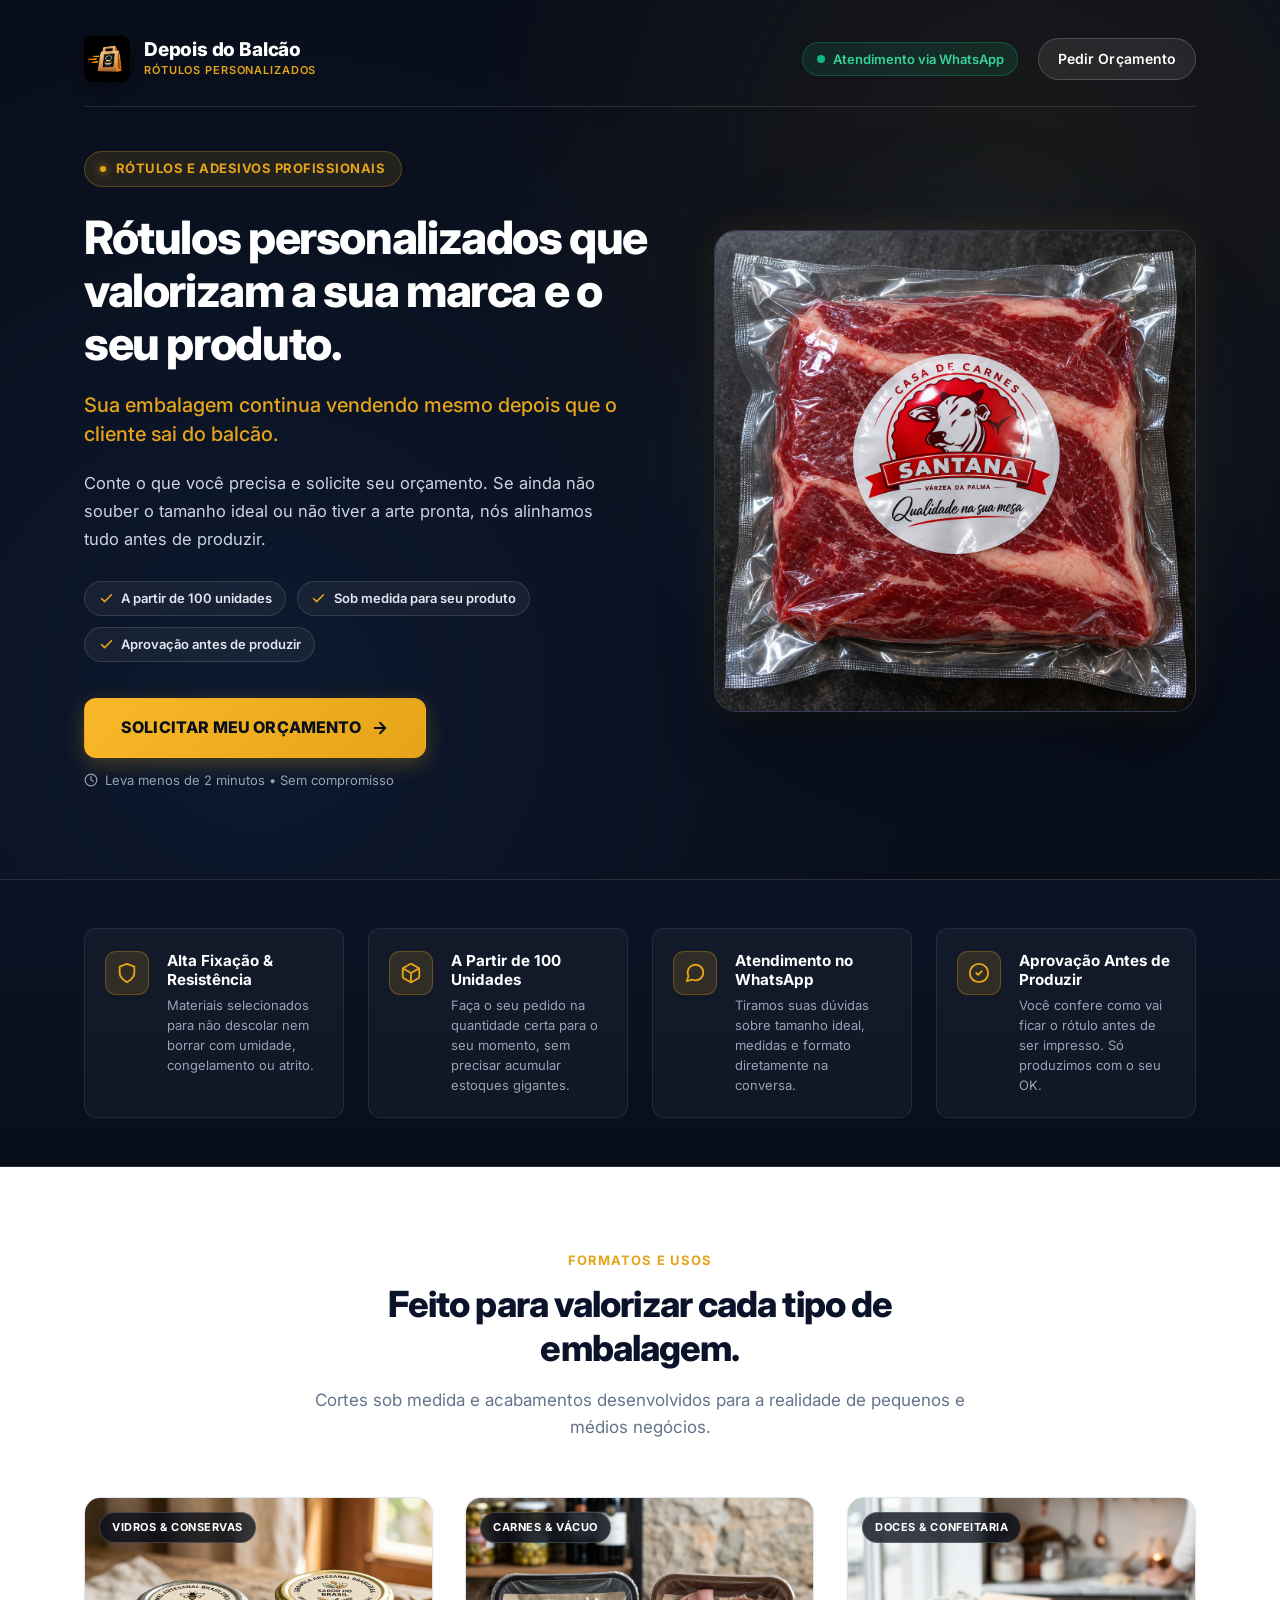
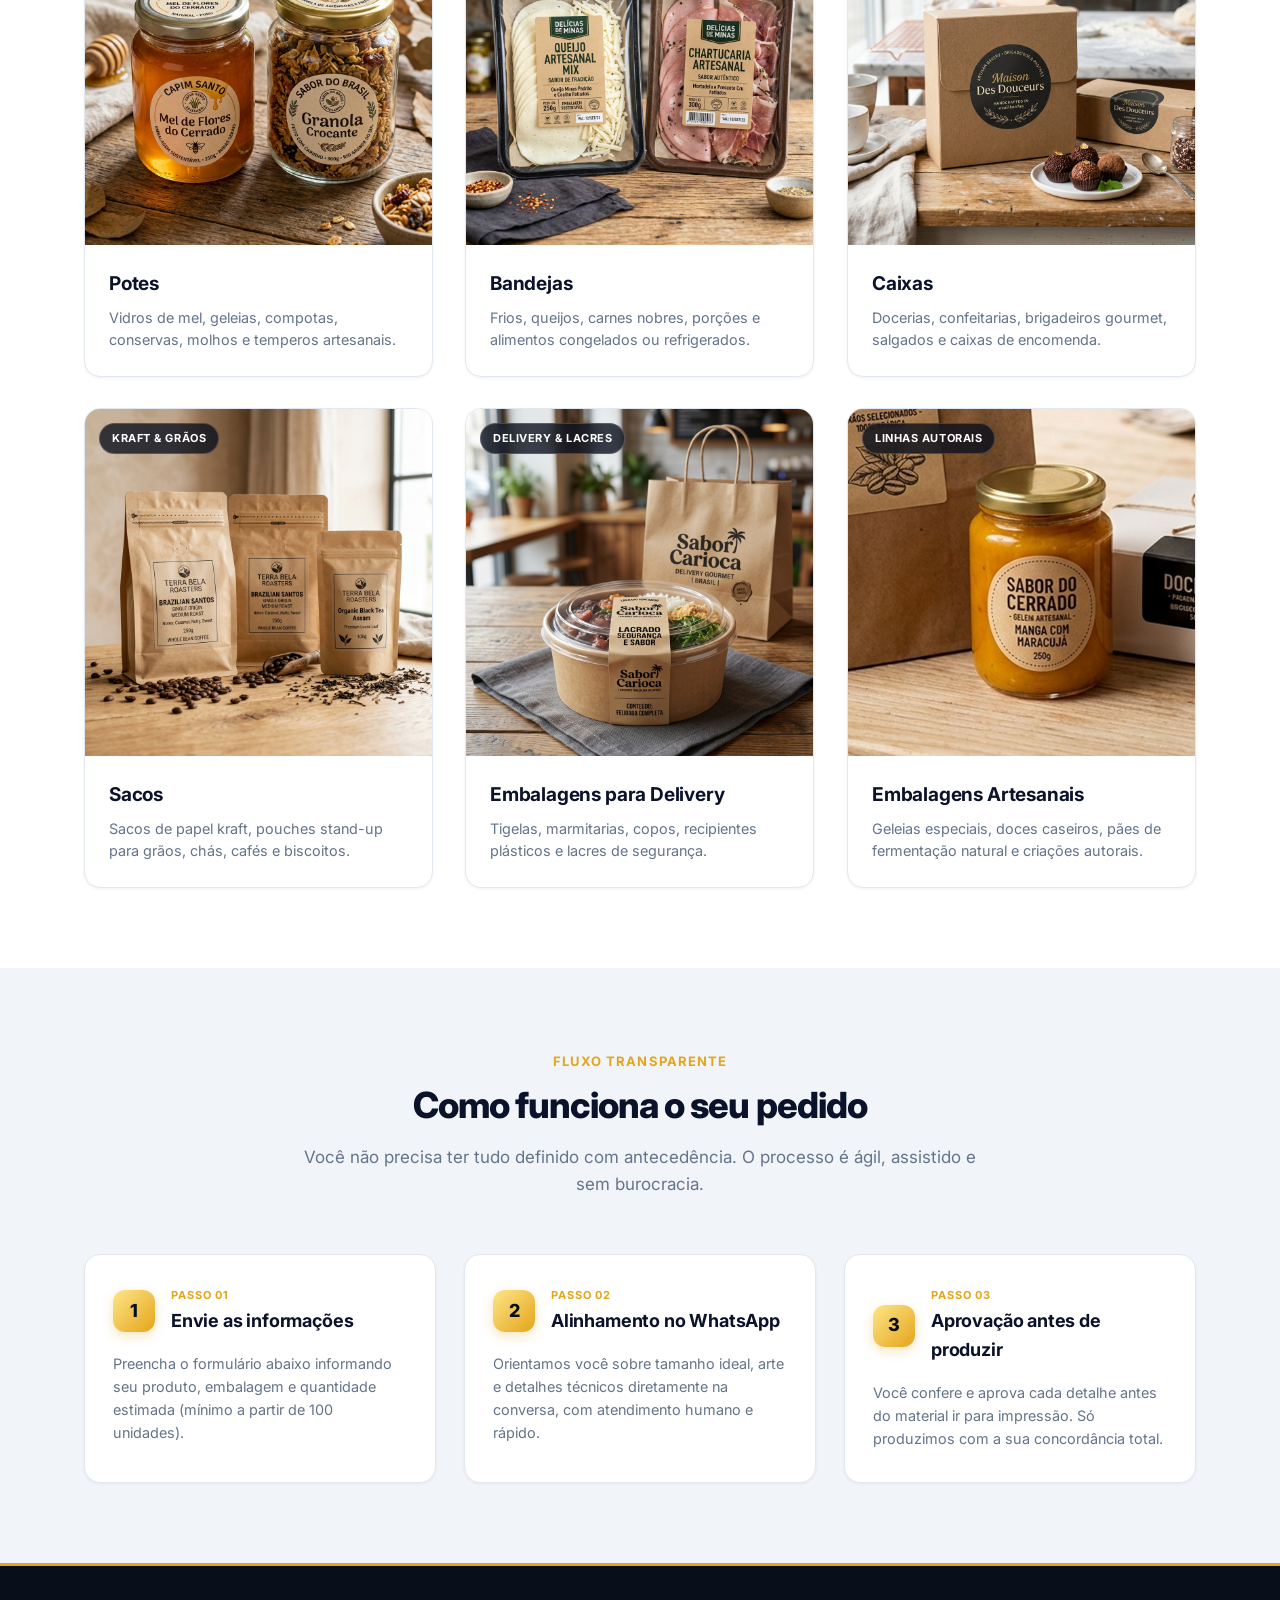
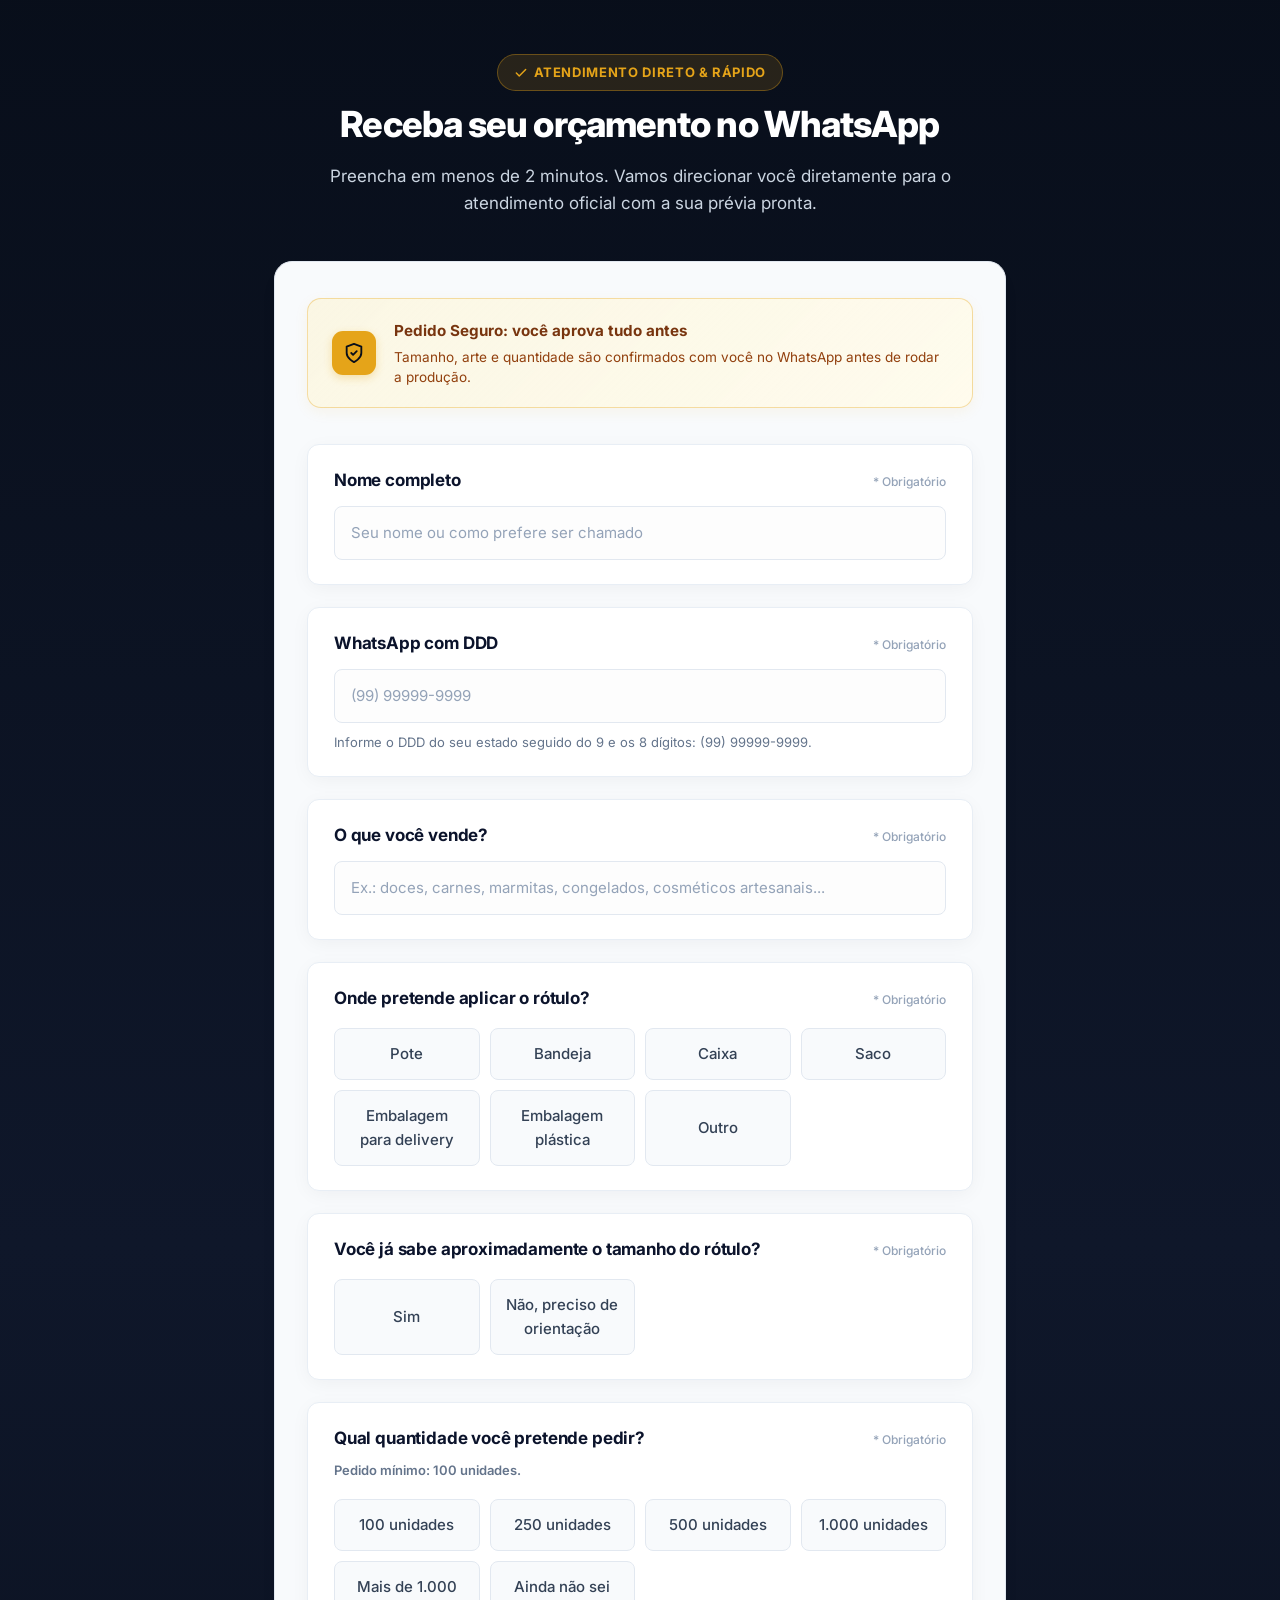
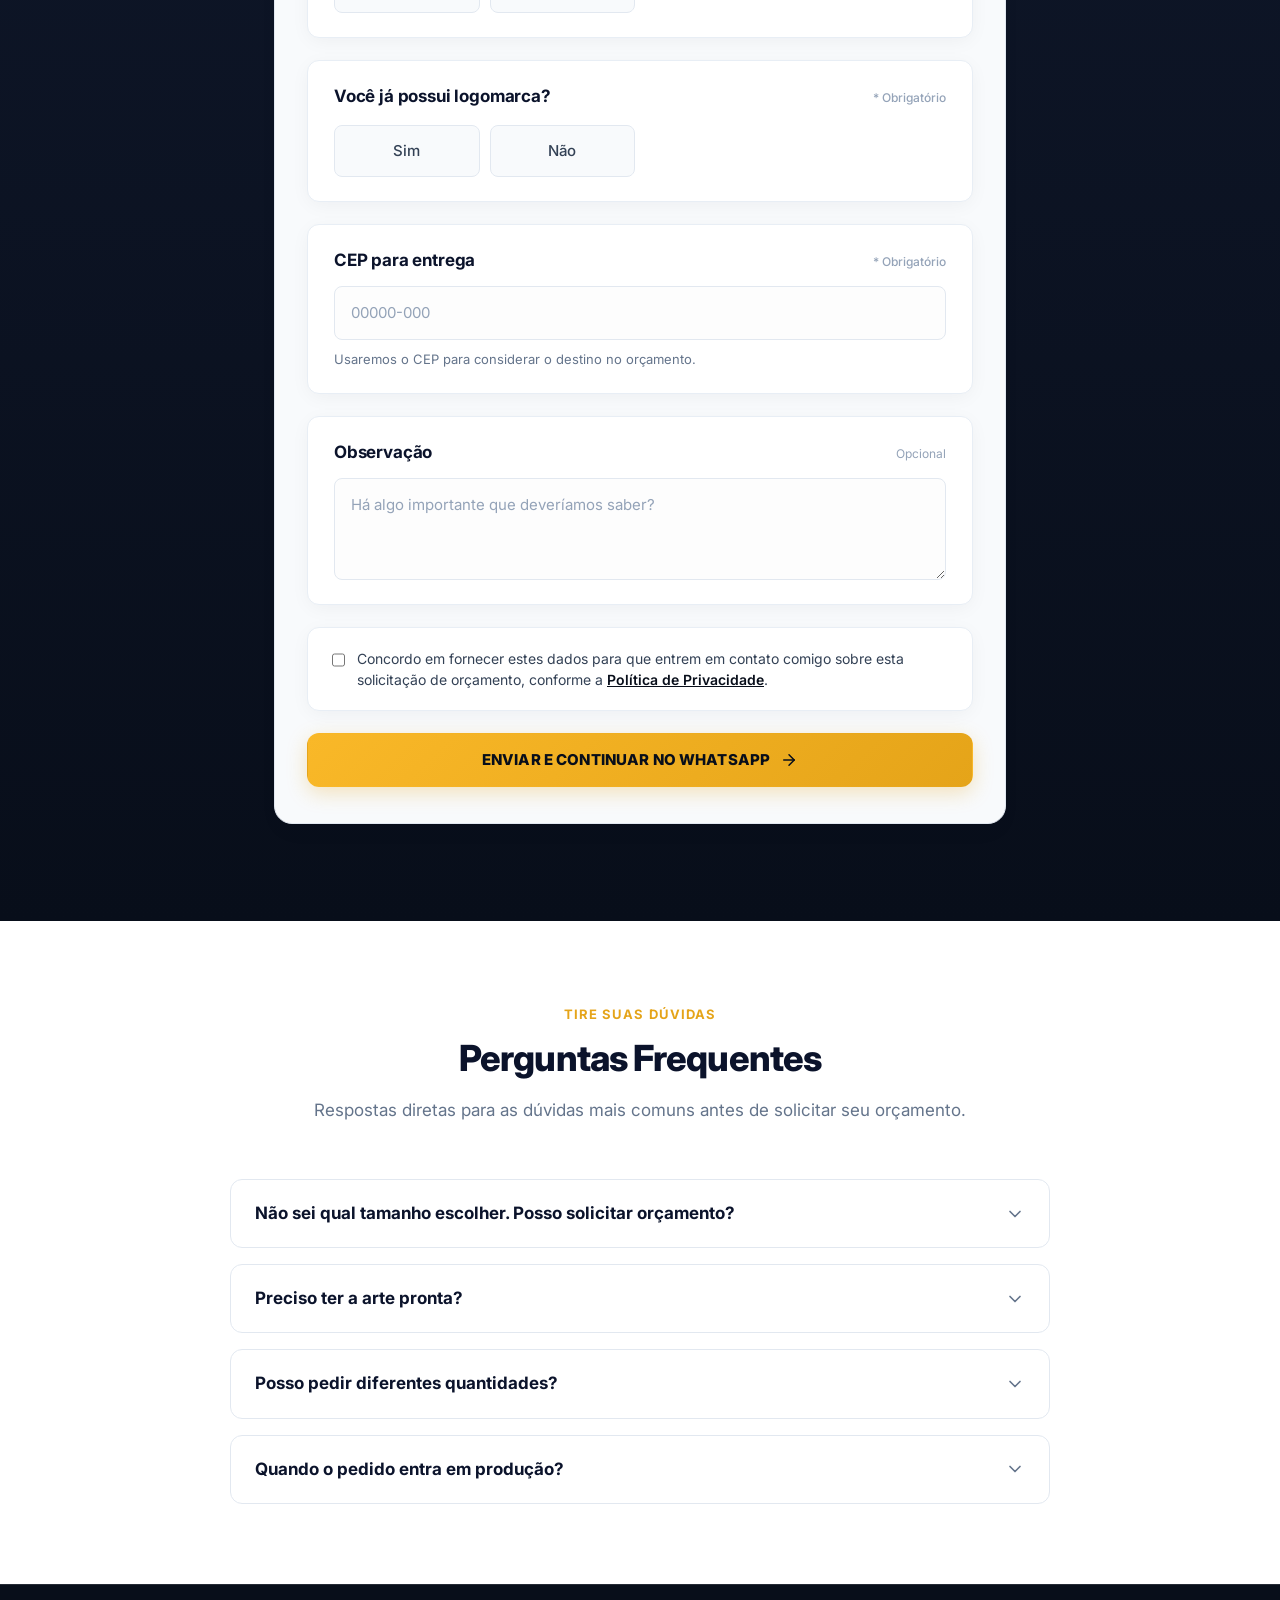
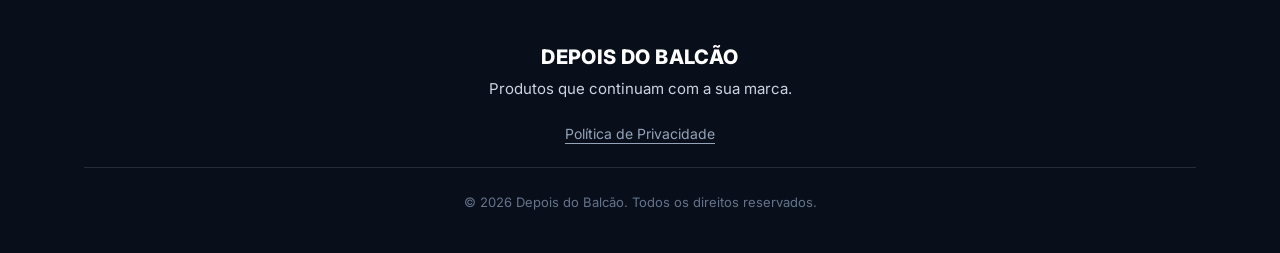
==== commit 6ec0ac99: "Add files via upload" ====
--- a/index.html
+++ b/index.html
@@ -59,7 +59,7 @@
         </div>
 
         <div class="hero-grid">
-          <div class="hero-content fade-in-trigger">
+          <div class="hero-content">
             <div class="hero-tagline">
               <span class="tagline-dot"></span>
               <span>Rótulos e Adesivos Profissionais</span>
@@ -111,13 +111,10 @@
             </div>
           </div>
 
-          <div class="hero-visual fade-in-trigger">
+          <div class="hero-visual">
             <div class="hero-visual-glow"></div>
             <div class="hero-image-wrapper">
-              <picture>
-                <source srcset="assets/carne-com-selo.jpg" type="image/jpeg">
-                <img src="assets/carne-com-selo.png" alt="Embalagem a vácuo com rótulo adesivo personalizado de alto padrão Casa de Carnes Santana" class="hero-image" width="600" height="600" fetchpriority="high">
-              </picture>
+              <img src="assets/carne-com-selo.png" onerror="this.onerror=null; this.src='carne-com-selo.png';" alt="Embalagem com rótulo personalizado de alto padrão Casa de Carnes Santana" class="hero-image" width="600" height="600" loading="eager">
             </div>
           </div>
         </div>
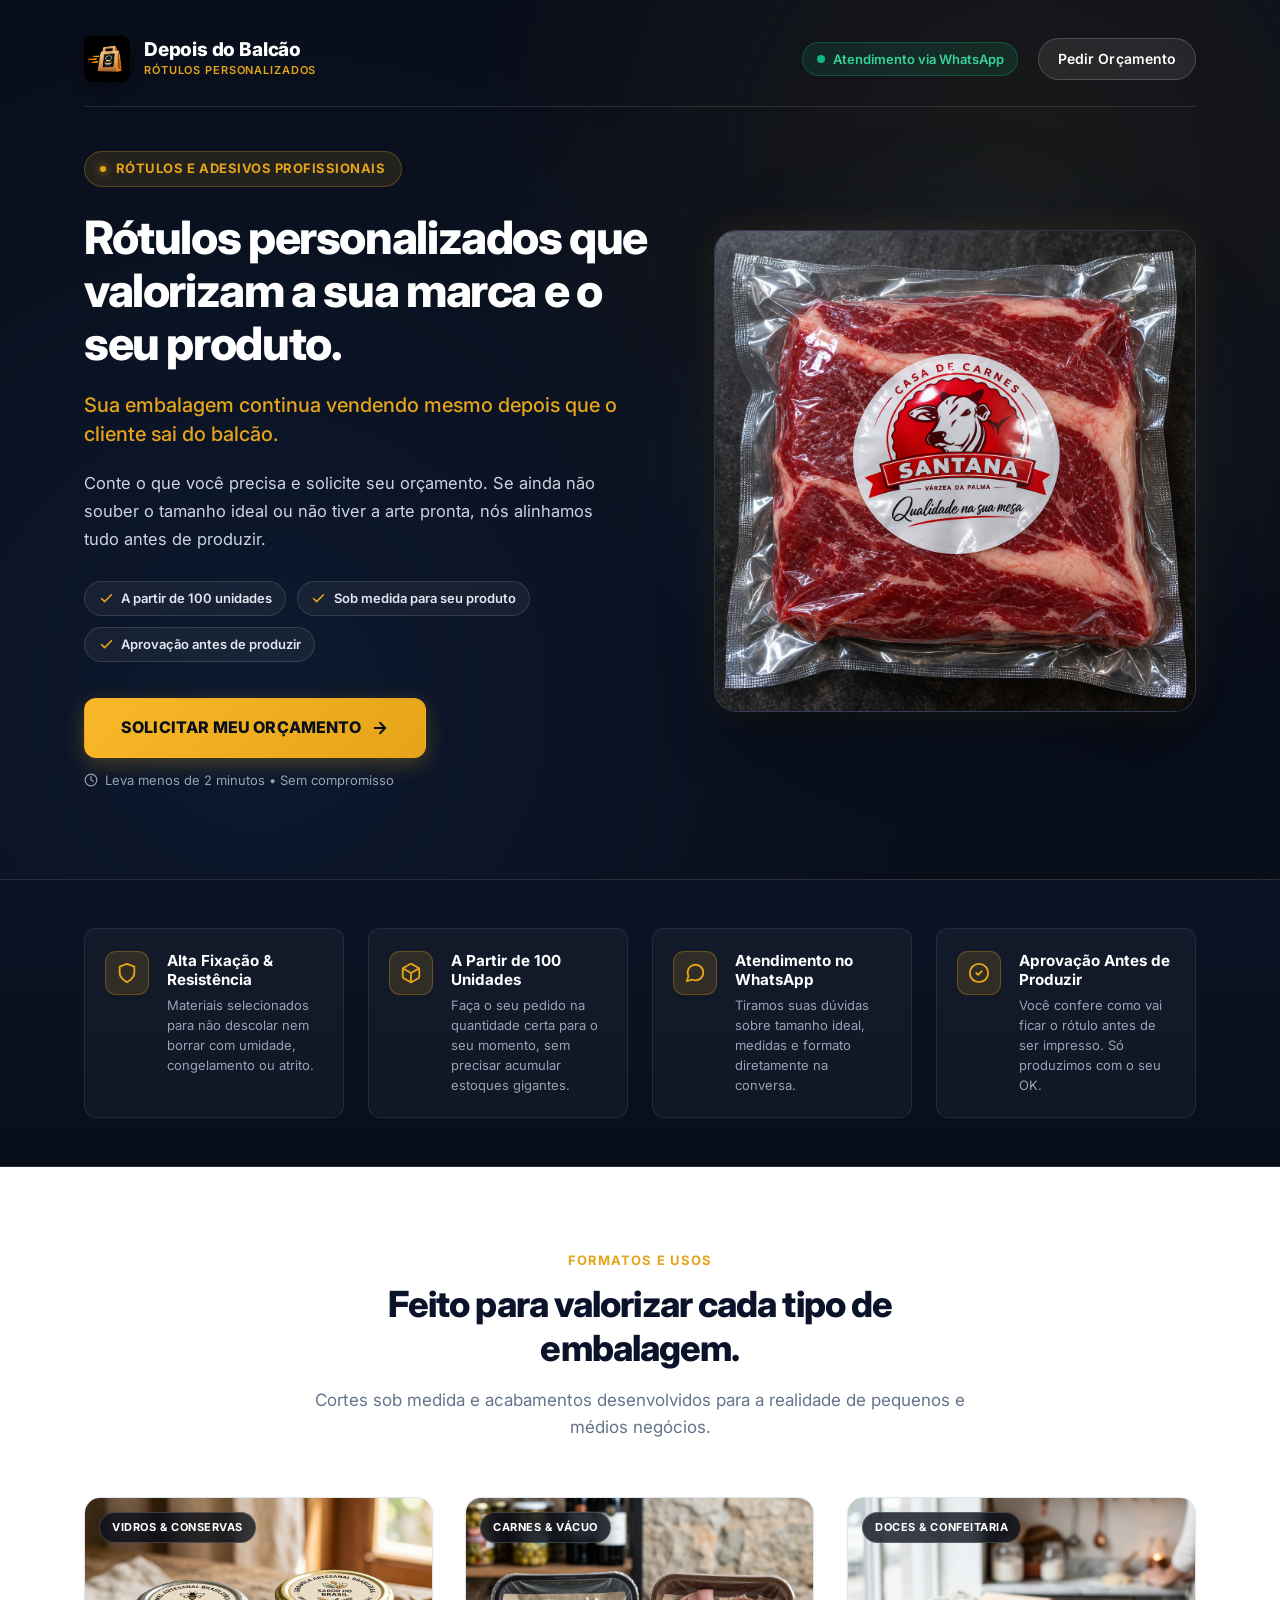
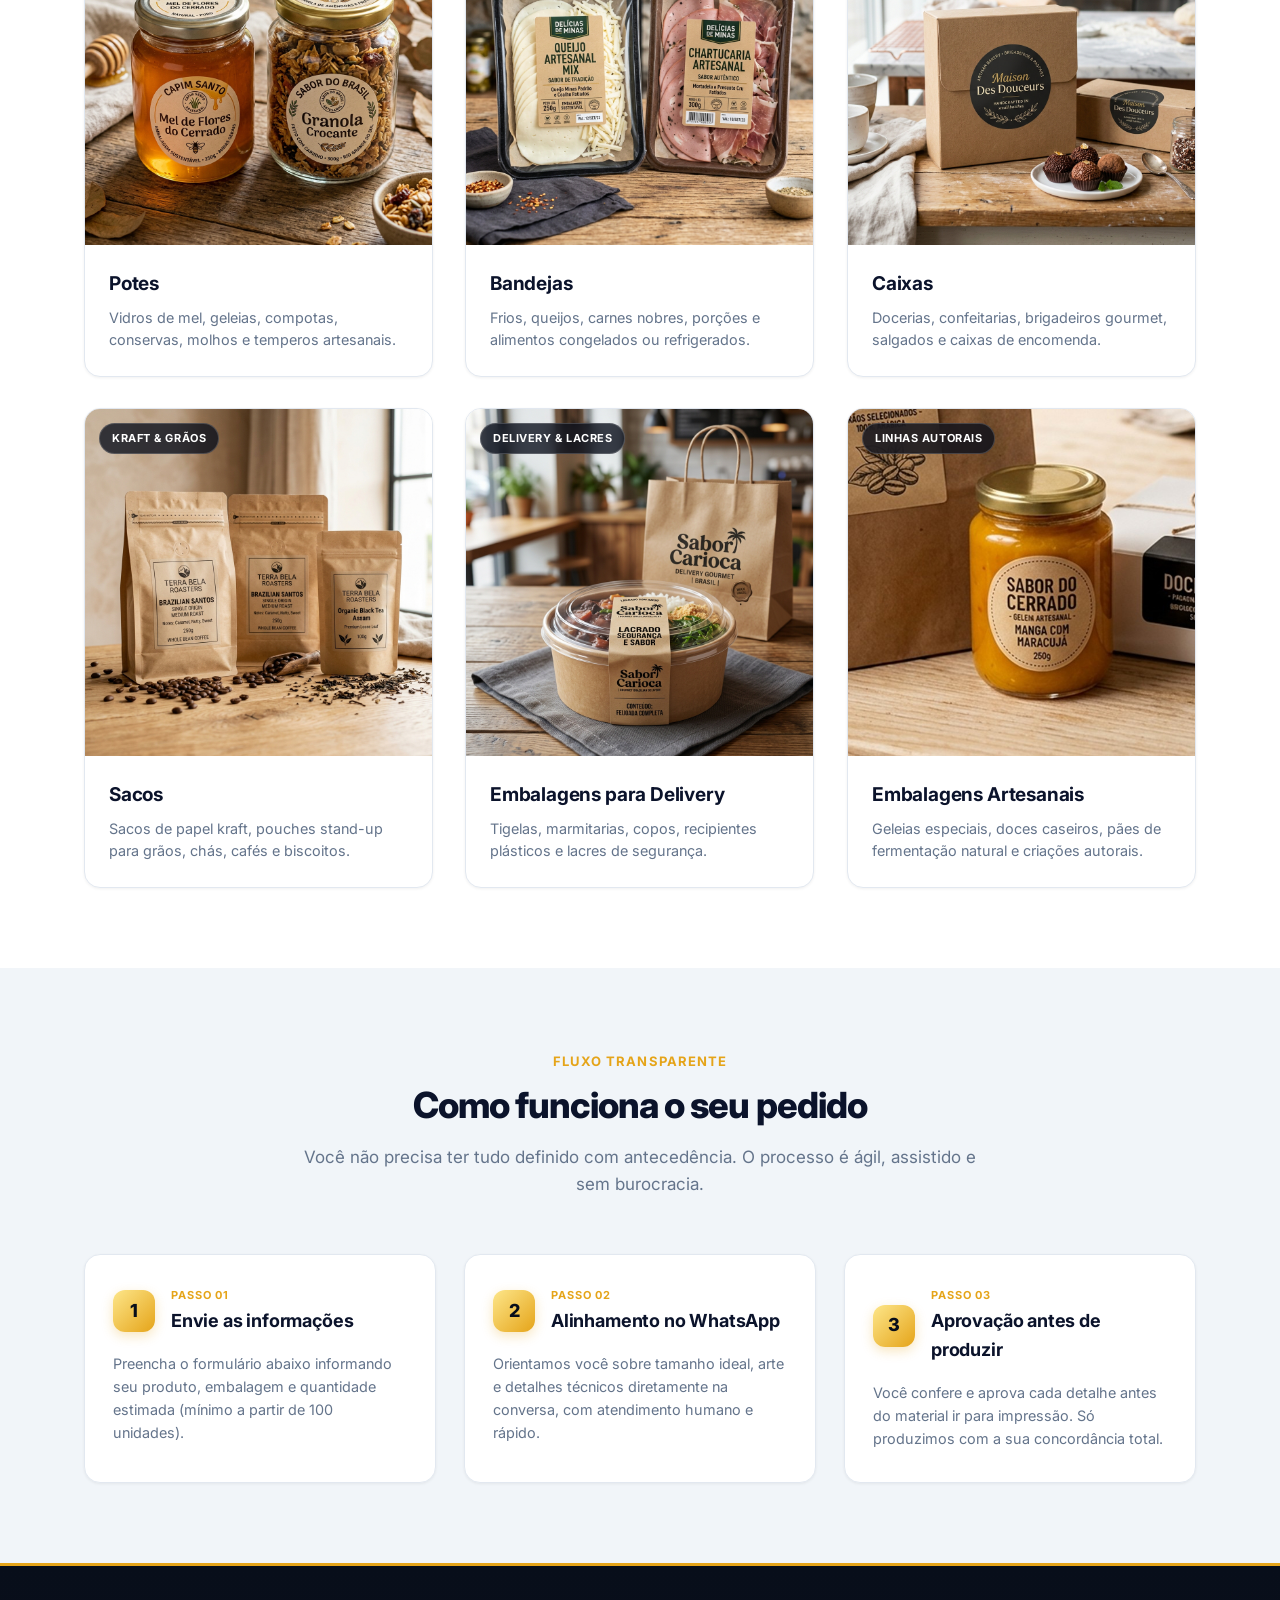
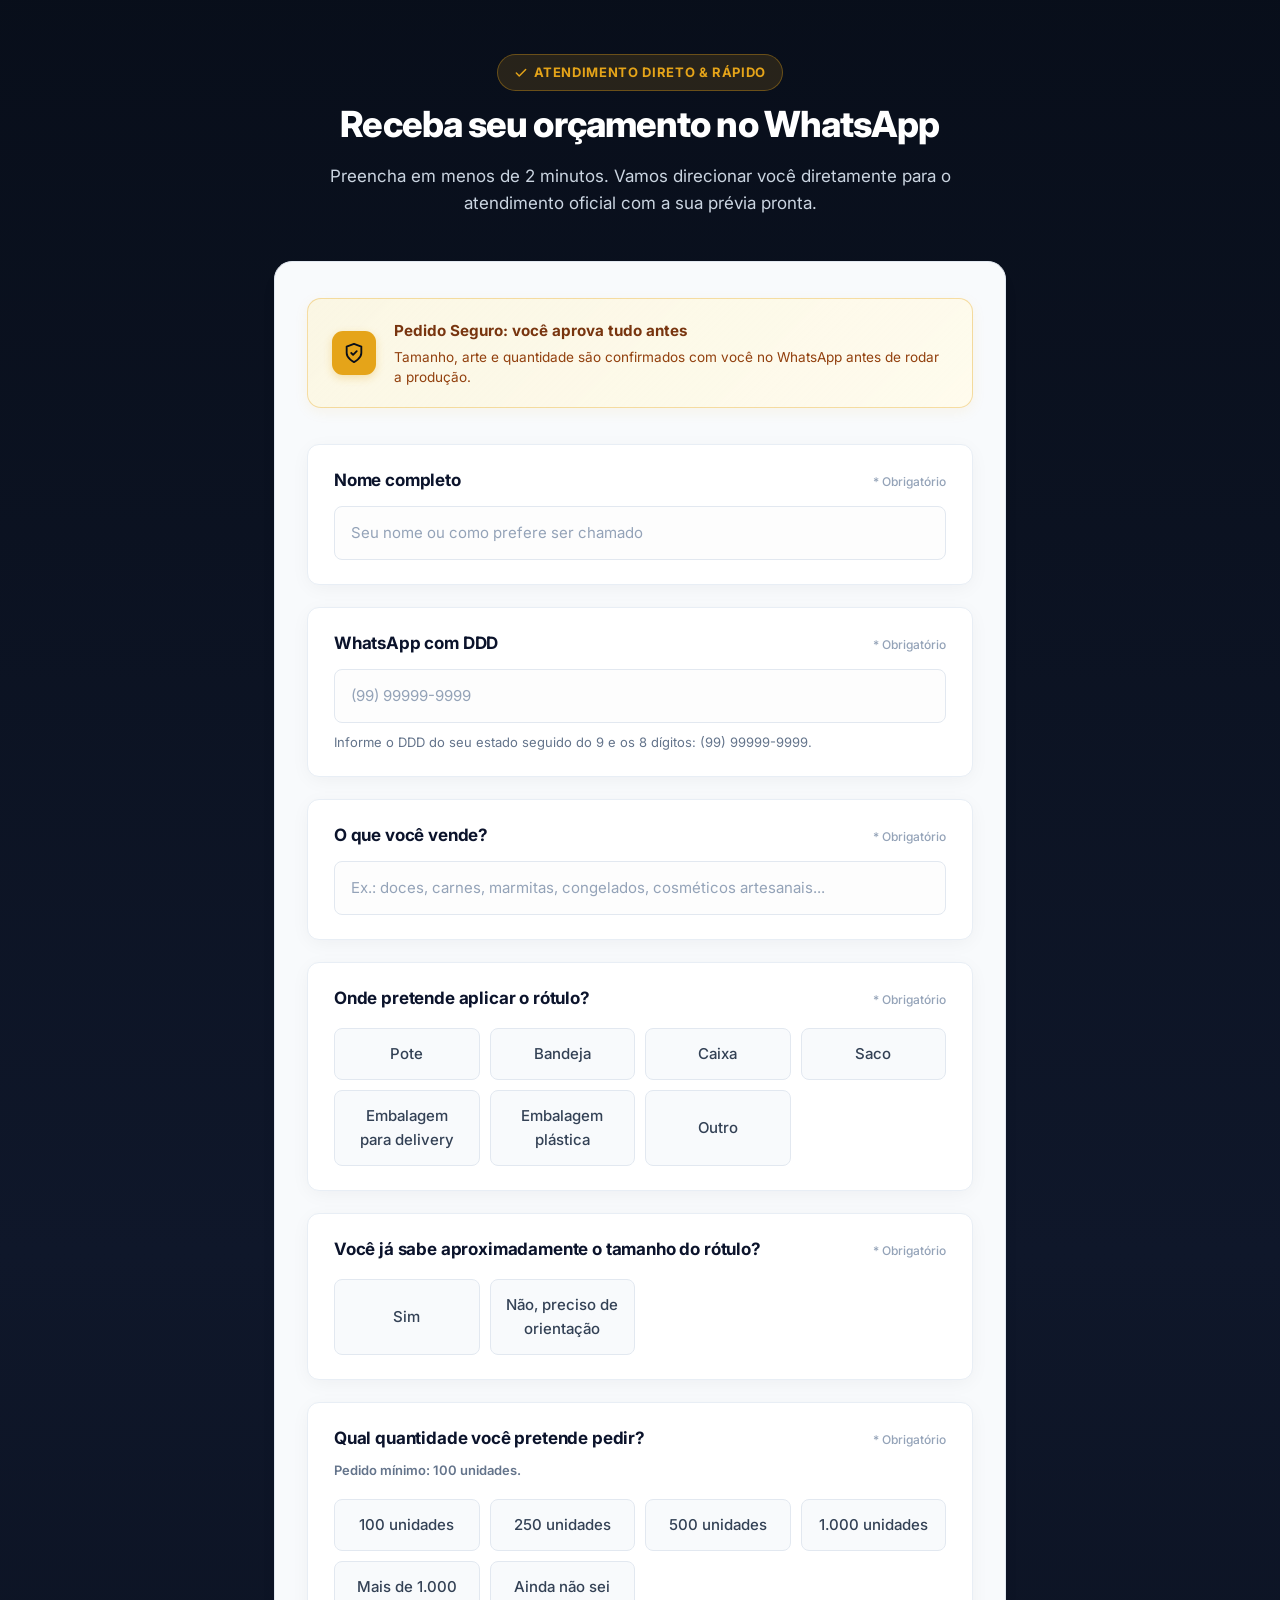
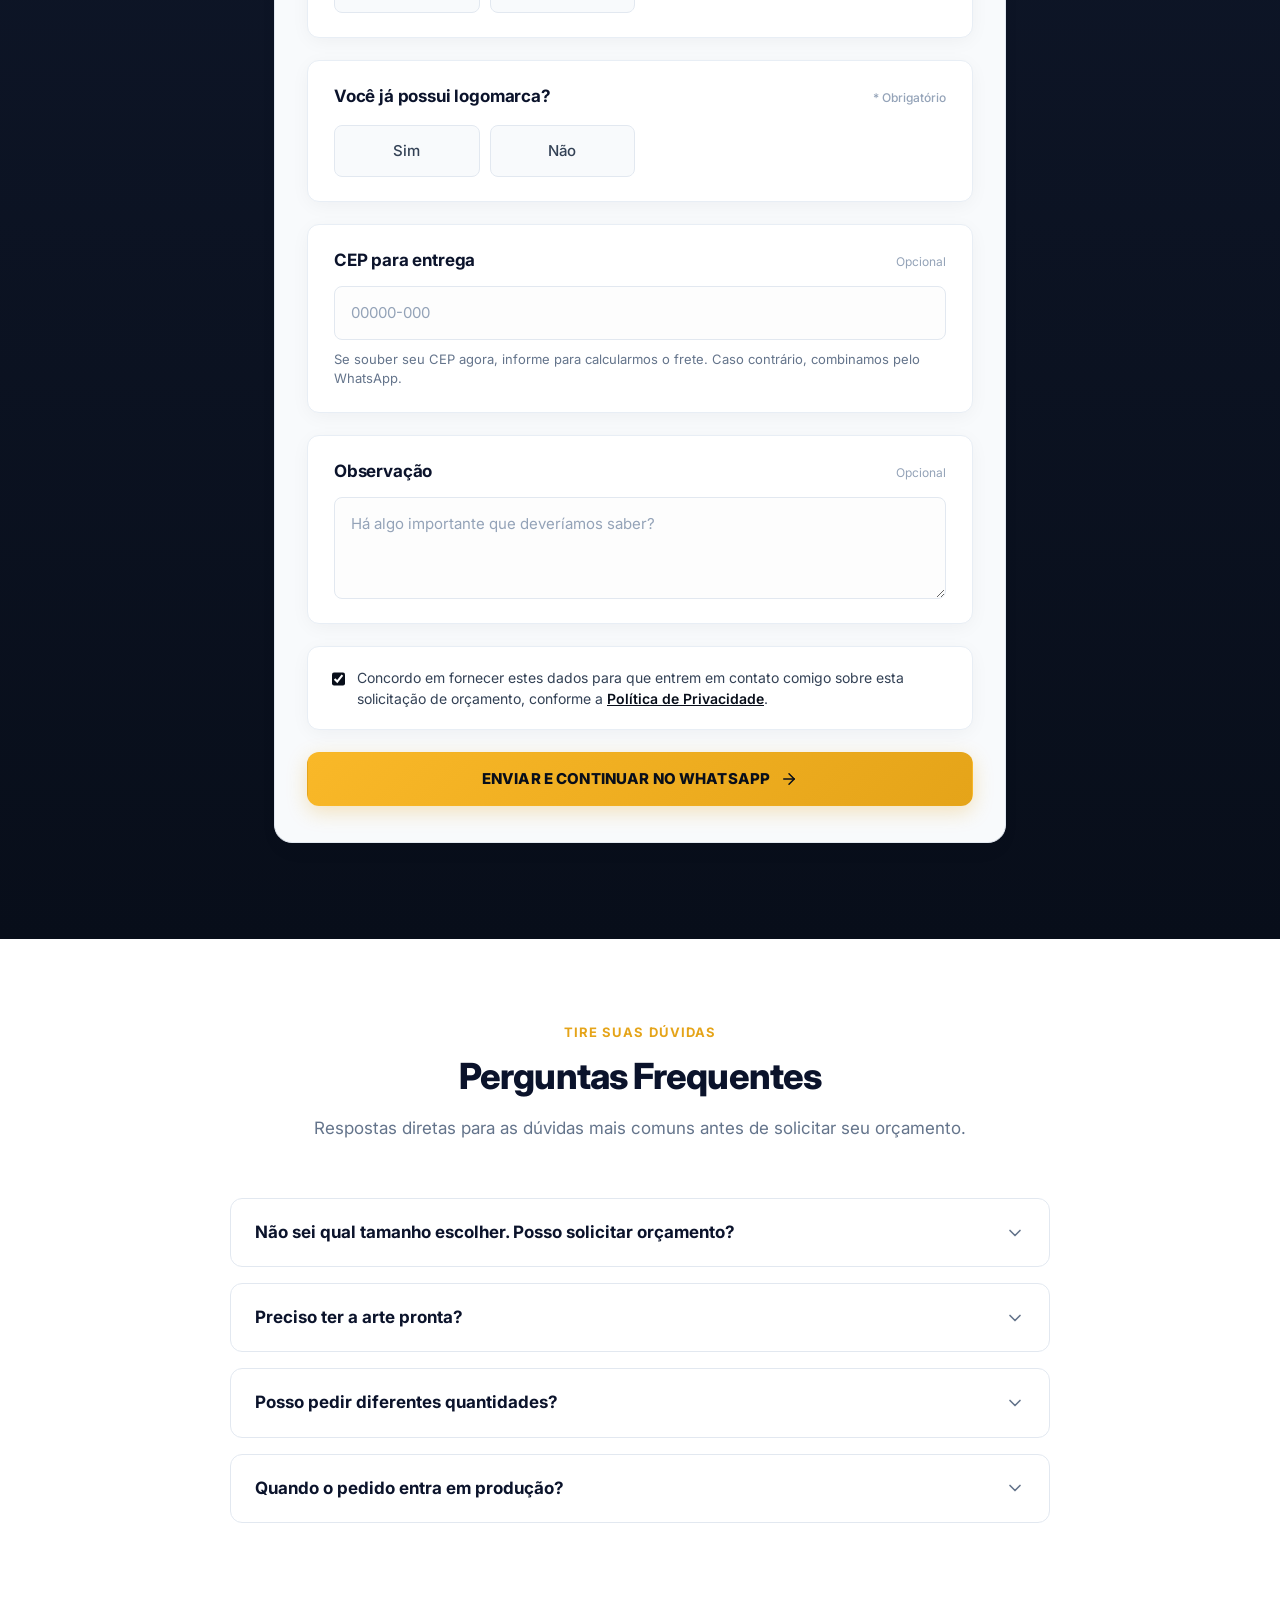
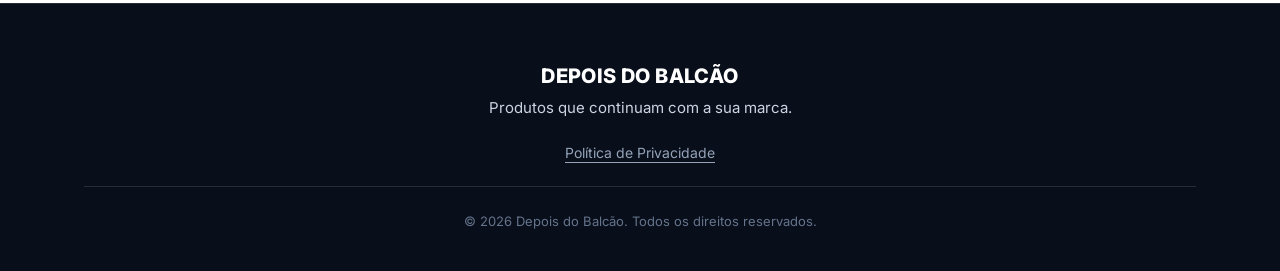
==== commit 18c6ab47: "Add files via upload" ====
--- a/index.html
+++ b/index.html
@@ -358,7 +358,7 @@
           <div id="tally-wrapper" class="tally-embed-container" style="display: none;"></div>
 
           <!-- Formulário Nativo Completo de Qualificação -->
-          <form id="orcamento-form" class="native-form" novalidate>
+          <form id="orcamento-form" class="native-form" action="javascript:void(0);" method="POST" novalidate>
             
             <!-- Hidden Fields para Atribuição de Origem -->
             <input type="hidden" name="utm_source" id="utm_source" value="">
@@ -537,10 +537,10 @@
             <div class="form-question-card">
               <div class="form-question-header">
                 <label for="campo-cep" class="form-question-title">CEP para entrega</label>
-                <span class="badge-required">* Obrigatório</span>
-              </div>
-              <input type="text" id="campo-cep" name="cep" class="form-input" placeholder="00000-000" maxlength="9" required inputmode="numeric">
-              <span class="form-helper">Usaremos o CEP para considerar o destino no orçamento.</span>
+                <span class="badge-optional">Opcional</span>
+              </div>
+              <input type="text" id="campo-cep" name="cep" class="form-input" placeholder="00000-000" maxlength="9" inputmode="numeric">
+              <span class="form-helper">Se souber seu CEP agora, informe para calcularmos o frete. Caso contrário, combinamos pelo WhatsApp.</span>
             </div>
 
             <!-- CAMPO 11: Observação -->
@@ -555,13 +555,16 @@
             <!-- LGPD / Consentimento -->
             <div class="consent-card">
               <label class="consent-label">
-                <input type="checkbox" id="campo-consentimento" name="consentimento" class="consent-checkbox" required>
+                <input type="checkbox" id="campo-consentimento" name="consentimento" class="consent-checkbox" checked required>
                 <span>
                   Concordo em fornecer estes dados para que entrem em contato comigo sobre esta solicitação de orçamento, conforme a 
                   <a href="politica-de-privacidade.html" target="_blank" rel="noopener noreferrer" class="consent-link" id="link-politica-form">Política de Privacidade</a>.
                 </span>
               </label>
             </div>
+
+            <!-- Mensagem de feedback de validação ou status inline -->
+            <div id="form-feedback-msg" style="display: none; padding: 0.875rem 1rem; border-radius: 8px; font-size: 0.875rem; font-weight: 600; margin-bottom: 1rem; text-align: center;" role="alert"></div>
 
             <!-- Botão de Envio -->
             <div class="form-actions">
